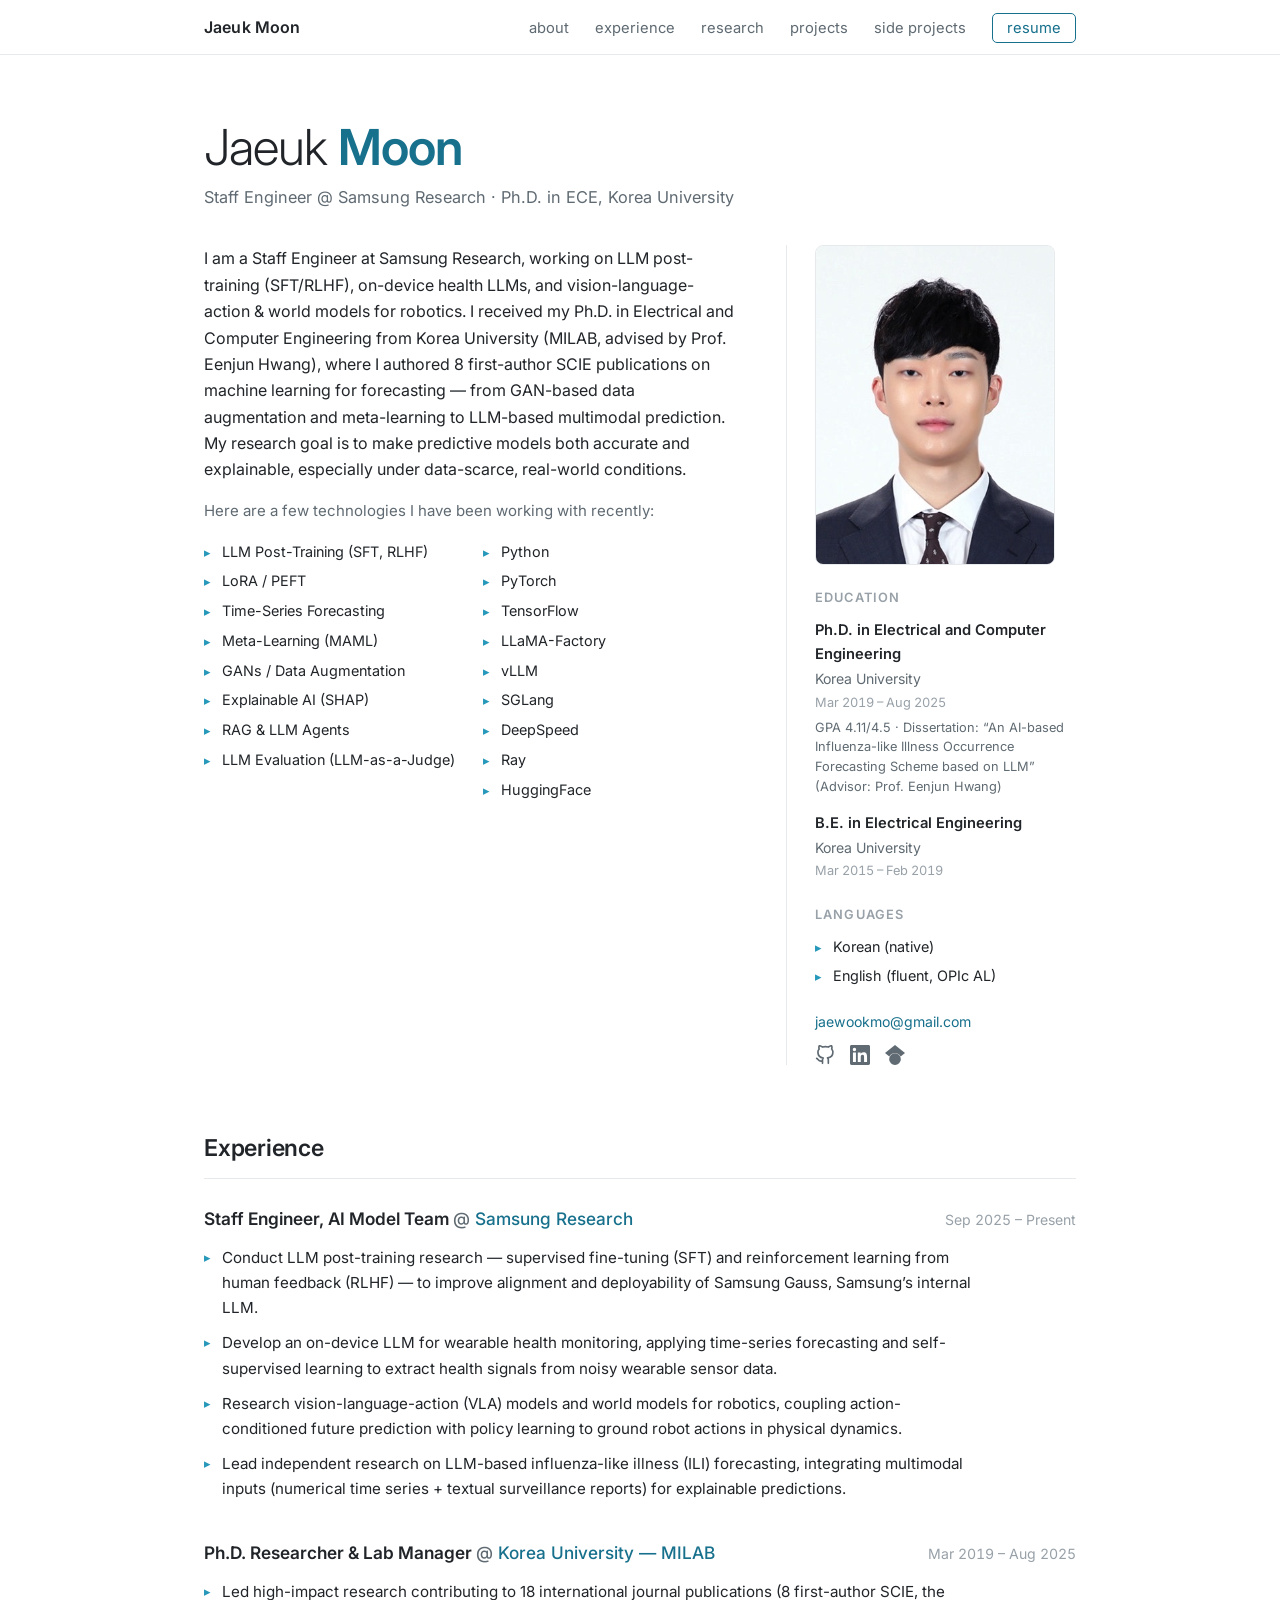
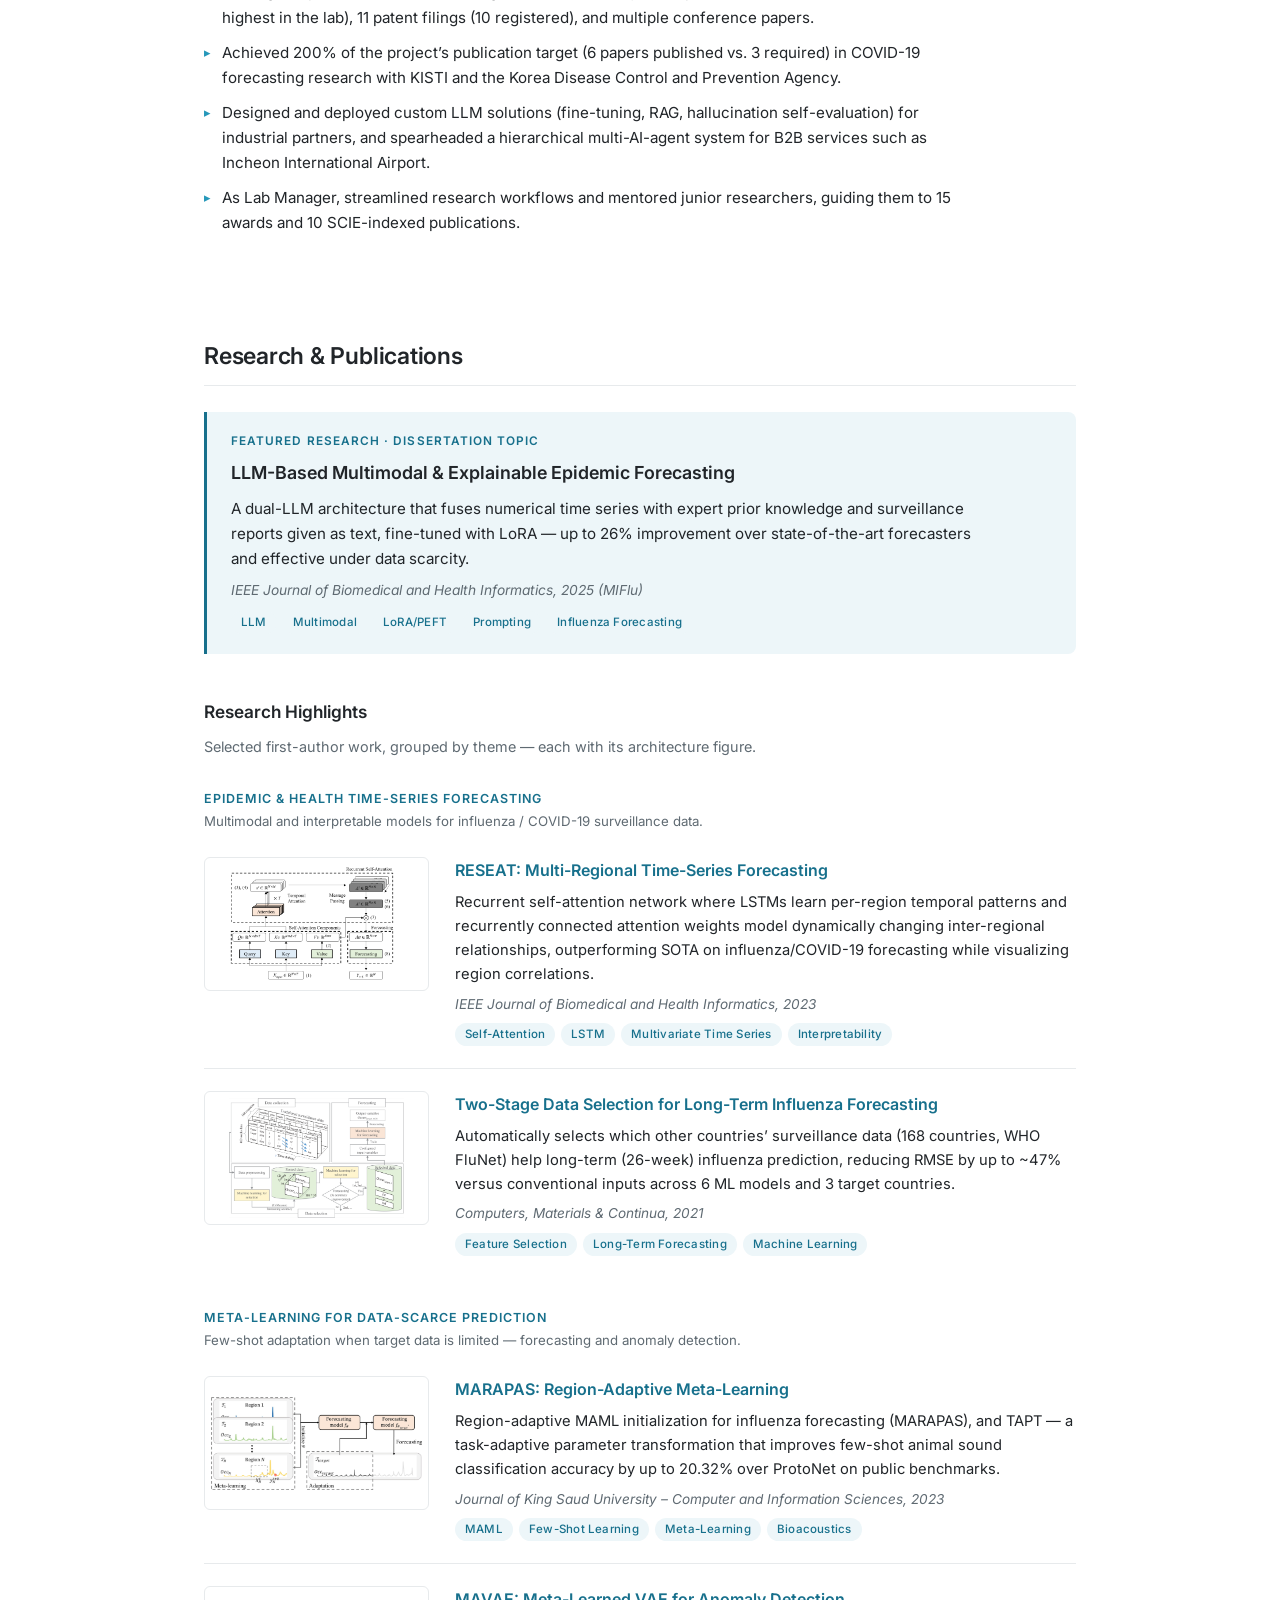
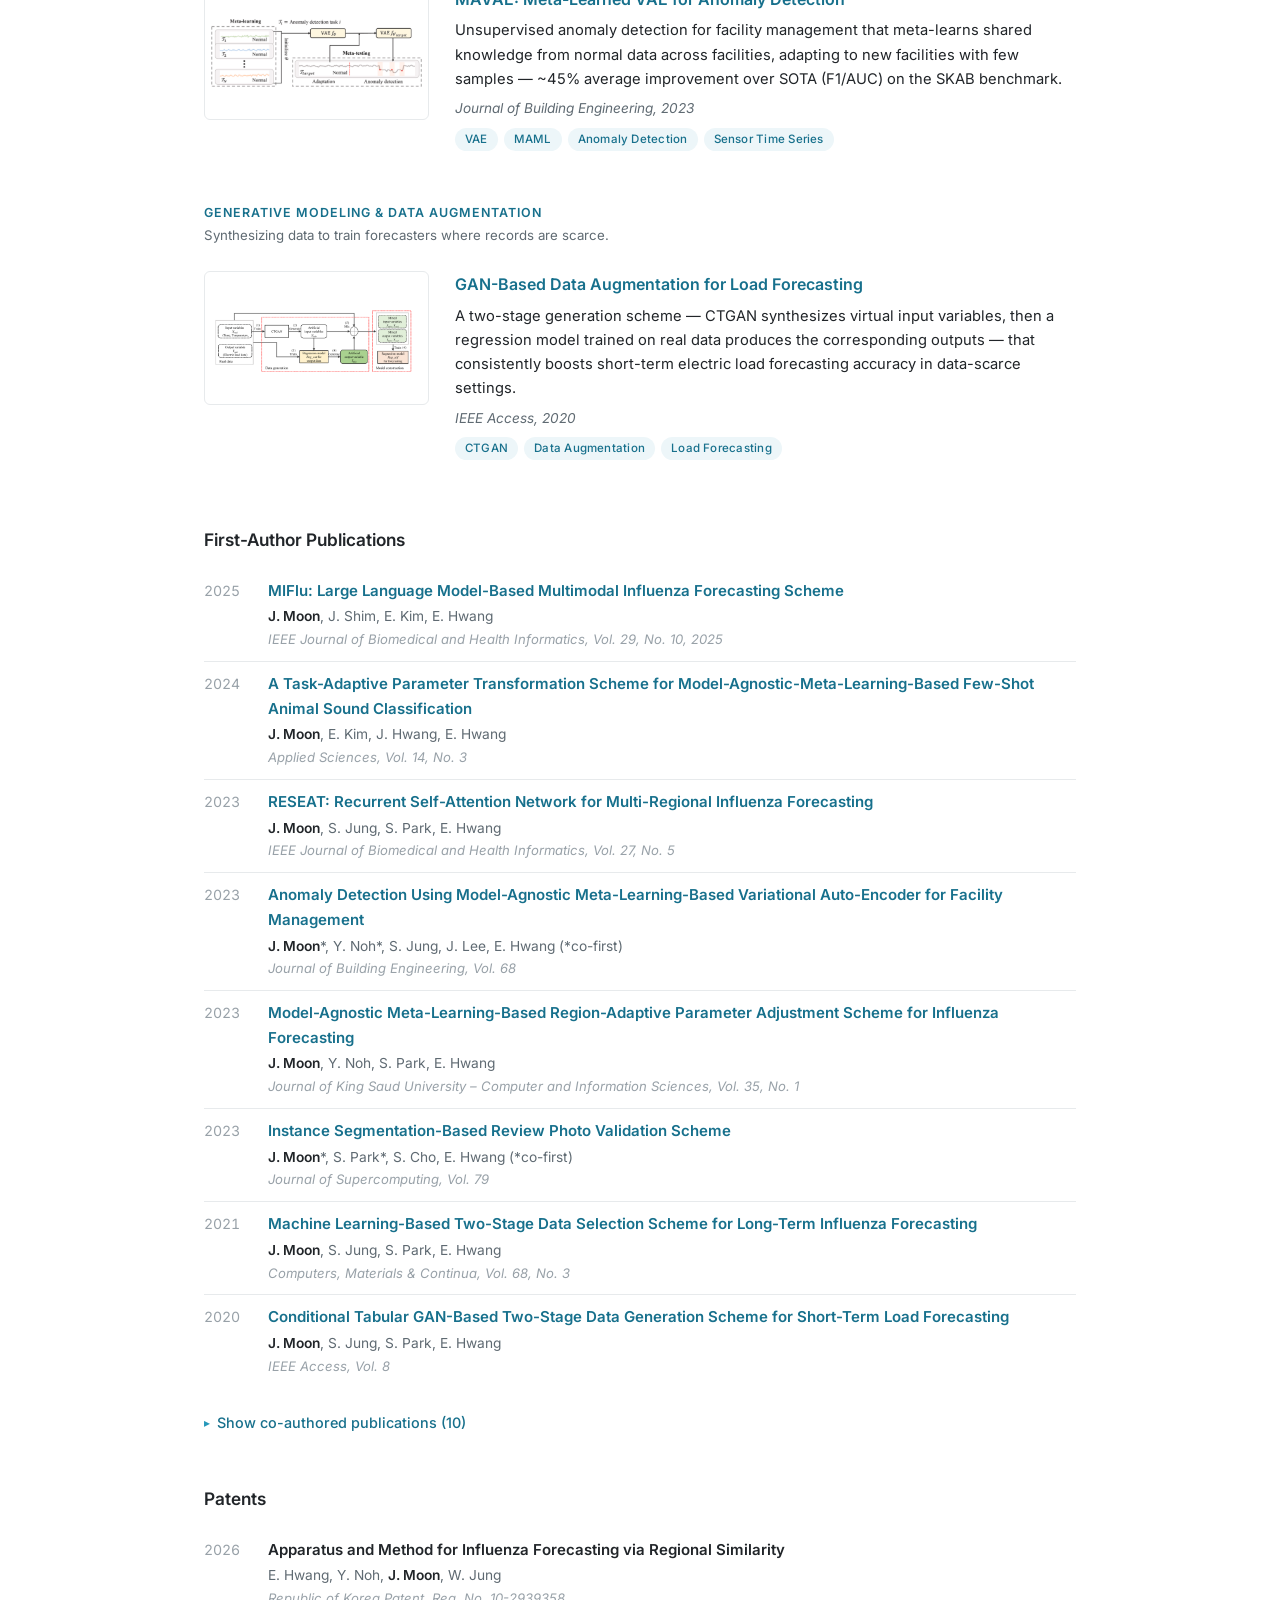
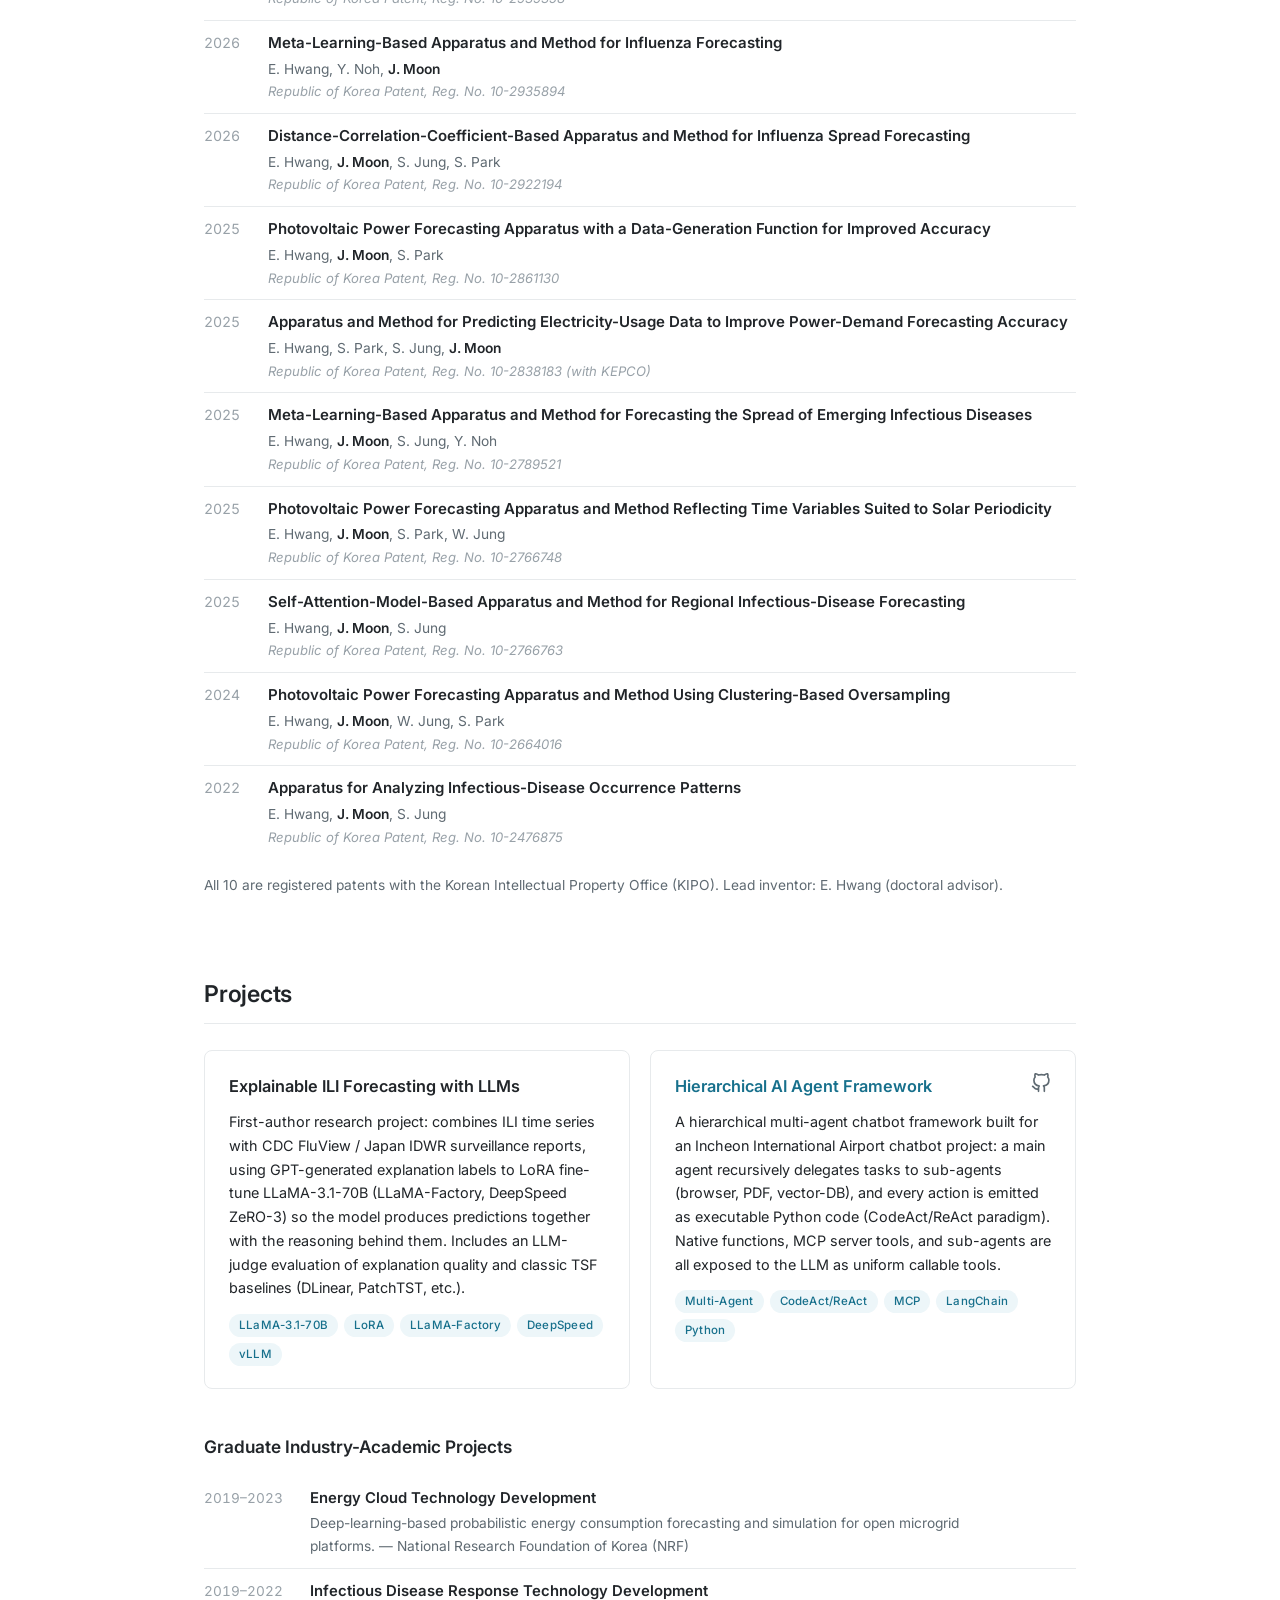
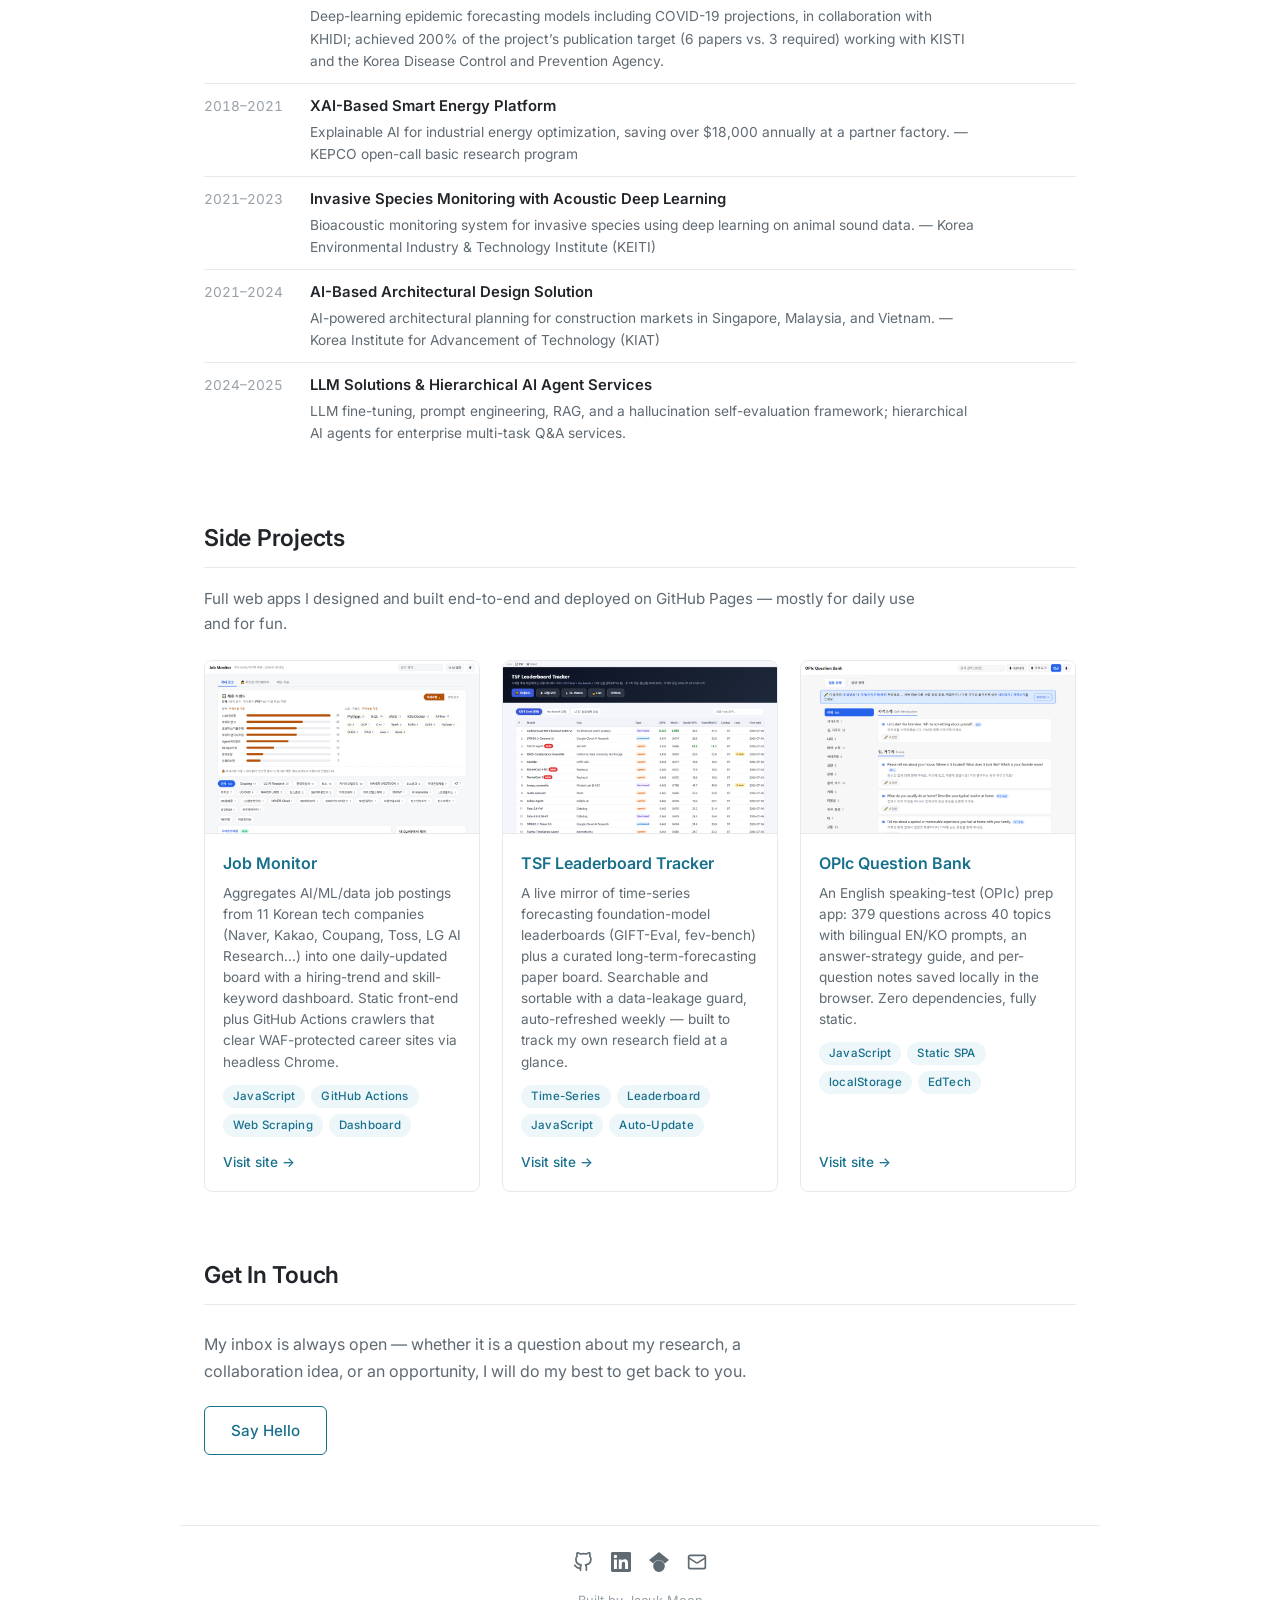
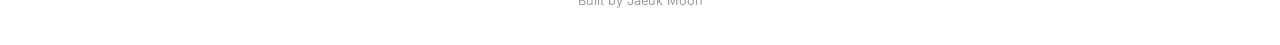
==== index.html @ aa832c03 "Clarify patent count in Experience bullet (11 filed, 10 registered) Now verified against the KIPRIS " ====
<!DOCTYPE html>
<html lang="en">
<head>
  <meta charset="UTF-8" />
  <meta name="viewport" content="width=device-width, initial-scale=1.0" />
  <title>Jaeuk Moon — Staff Engineer, Samsung Research</title>
  <meta name="description" content="Jaeuk Moon — Staff Engineer at Samsung Research. LLM post-training, time-series forecasting, and world models. Ph.D. in ECE from Korea University with 8 first-author SCIE publications." />

  <!-- Open Graph -->
  <meta property="og:title" content="Jaeuk Moon — Staff Engineer, Samsung Research" />
  <meta property="og:description" content="LLM post-training, time-series forecasting, and world models. Ph.D. in ECE from Korea University with 8 first-author SCIE publications." />
  <meta property="og:type" content="website" />
  <meta property="og:url" content="https://jaeukmoon.github.io" />
  <meta name="twitter:card" content="summary" />
  <meta name="twitter:title" content="Jaeuk Moon — Staff Engineer, Samsung Research" />
  <meta name="twitter:description" content="LLM post-training, time-series forecasting, and world models." />

  <link rel="icon" type="image/svg+xml" href="assets/favicon.svg" />

  <link rel="preconnect" href="https://fonts.googleapis.com" />
  <link rel="preconnect" href="https://fonts.gstatic.com" crossorigin />
  <link href="https://fonts.googleapis.com/css2?family=Inter:wght@300;400;500;600;700&display=swap" rel="stylesheet" />

  <link rel="stylesheet" href="css/style.css" />
</head>
<body>
  <a class="skip-link" href="#content">Skip to Content</a>

  <!-- ===== Header / Nav ===== -->
  <header class="nav" id="nav">
    <div class="nav__inner">
      <a class="nav__name" href="#top">Jaeuk Moon</a>
      <button class="nav__hamburger" id="hamburger" aria-label="Menu" aria-expanded="false" aria-controls="nav-menu">
        <span></span><span></span><span></span>
      </button>
      <nav aria-label="Primary">
        <ul class="nav__links" id="nav-menu">
          <li><a href="#about">about</a></li>
          <li><a href="#experience">experience</a></li>
          <li><a href="#research">research</a></li>
          <li><a href="#projects">projects</a></li>
          <li><a href="#builds">side projects</a></li>
          <li><a class="nav__resume" href="assets/resume.pdf" target="_blank" rel="noreferrer noopener">resume</a></li>
        </ul>
      </nav>
    </div>
  </header>

  <!-- ===== Main ===== -->
  <main id="content">

    <!-- About / intro -->
    <section id="about" class="section section--intro" aria-label="Introduction">
      <h1 class="intro__name">Jaeuk <b>Moon</b></h1>
      <p class="intro__tagline">Staff Engineer @ Samsung Research &middot; Ph.D. in ECE, Korea University</p>

      <div class="intro__grid">
        <div class="intro__text">
          <p>
            I am a Staff Engineer at Samsung Research, working on LLM post-training (SFT/RLHF),
            on-device health LLMs, and vision-language-action &amp; world models for robotics.
            I received my Ph.D. in Electrical and Computer Engineering from Korea University
            (MILAB, advised by Prof. Eenjun Hwang), where I authored 8 first-author SCIE
            publications on machine learning for forecasting — from GAN-based data augmentation
            and meta-learning to LLM-based multimodal prediction. My research goal is to make
            predictive models both accurate and explainable, especially under data-scarce,
            real-world conditions.
          </p>
          <p class="intro__skills-lead">Here are a few technologies I have been working with recently:</p>
          <div class="intro__skills">
            <ul class="tick-list">
              <li>LLM Post-Training (SFT, RLHF)</li>
              <li>LoRA / PEFT</li>
              <li>Time-Series Forecasting</li>
              <li>Meta-Learning (MAML)</li>
              <li>GANs / Data Augmentation</li>
              <li>Explainable AI (SHAP)</li>
              <li>RAG &amp; LLM Agents</li>
              <li>LLM Evaluation (LLM-as-a-Judge)</li>
            </ul>
            <ul class="tick-list">
              <li>Python</li>
              <li>PyTorch</li>
              <li>TensorFlow</li>
              <li>LLaMA-Factory</li>
              <li>vLLM</li>
              <li>SGLang</li>
              <li>DeepSpeed</li>
              <li>Ray</li>
              <li>HuggingFace</li>
            </ul>
          </div>
        </div>

        <aside class="intro__aside" aria-label="Profile and education">
          <img class="intro__photo" src="assets/profile.jpg" alt="Portrait of Jaeuk Moon" width="354" height="472">
          <h2 class="aside__heading">Education</h2>
          <div class="edu-item">
            <p class="edu-item__degree">Ph.D. in Electrical and Computer Engineering</p>
            <p class="edu-item__school">Korea University</p>
            <p class="edu-item__period">Mar 2019 – Aug 2025</p>
            <p class="edu-item__details">GPA 4.11/4.5 · Dissertation: “An AI-based Influenza-like Illness Occurrence Forecasting Scheme based on LLM” (Advisor: Prof. Eenjun Hwang)</p>
          </div>
          <div class="edu-item">
            <p class="edu-item__degree">B.E. in Electrical Engineering</p>
            <p class="edu-item__school">Korea University</p>
            <p class="edu-item__period">Mar 2015 – Feb 2019</p>
          </div>
          <h2 class="aside__heading">Languages</h2>
          <ul class="tick-list">
            <li>Korean (native)</li>
            <li>English (fluent, OPIc AL)</li>
          </ul>
          <div class="intro__contacts">
            <a href="mailto:jaewookmo@gmail.com">jaewookmo@gmail.com</a>
          </div>
          <div class="intro__social" aria-label="Profiles">
            <a href="https://github.com/jaeukmoon" target="_blank" rel="noreferrer noopener" aria-label="GitHub">
              <svg xmlns="http://www.w3.org/2000/svg" role="img" viewBox="0 0 24 24" fill="none" stroke="currentColor" stroke-width="2" stroke-linecap="round" stroke-linejoin="round"><title>GitHub</title><path d="M9 19c-5 1.5-5-2.5-7-3m14 6v-3.87a3.37 3.37 0 0 0-.94-2.61c3.14-.35 6.44-1.54 6.44-7A5.44 5.44 0 0 0 20 4.77 5.07 5.07 0 0 0 19.91 1S18.73.65 16 2.48a13.38 13.38 0 0 0-7 0C6.27.65 5.09 1 5.09 1A5.07 5.07 0 0 0 5 4.77a5.44 5.44 0 0 0-1.5 3.78c0 5.42 3.3 6.61 6.44 7A3.37 3.37 0 0 0 9 18.13V22"></path></svg>
            </a>
            <a href="https://www.linkedin.com/in/jaeuk-moon-0128b9249/" target="_blank" rel="noreferrer noopener" aria-label="LinkedIn">
              <svg xmlns="http://www.w3.org/2000/svg" role="img" viewBox="0 0 24 24" fill="currentColor"><title>LinkedIn</title><path d="M20.447 20.452h-3.554v-5.569c0-1.328-.027-3.037-1.852-3.037-1.853 0-2.136 1.445-2.136 2.939v5.667H9.351V9h3.414v1.561h.046c.477-.9 1.637-1.85 3.37-1.85 3.601 0 4.267 2.37 4.267 5.455v6.286zM5.337 7.433a2.062 2.062 0 01-2.063-2.065 2.064 2.064 0 112.063 2.065zm1.782 13.019H3.555V9h3.564v11.452zM22.225 0H1.771C.792 0 0 .774 0 1.729v20.542C0 23.227.792 24 1.771 24h20.451C23.2 24 24 23.227 24 22.271V1.729C24 .774 23.2 0 22.225 0z"></path></svg>
            </a>
            <a href="https://scholar.google.com/citations?user=rcvn-mQAAAAJ&hl=ko" target="_blank" rel="noreferrer noopener" aria-label="Google Scholar">
              <svg xmlns="http://www.w3.org/2000/svg" role="img" viewBox="0 0 24 24" fill="currentColor"><title>Google Scholar</title><path d="M5.242 13.769L0 9.5 12 0l12 9.5-5.242 4.269C17.548 11.249 14.978 9.5 12 9.5c-2.977 0-5.548 1.748-6.758 4.269zM12 10a7 7 0 1 0 0 14 7 7 0 0 0 0-14z"></path></svg>
            </a>
          </div>
        </aside>
      </div>
    </section>

    <!-- Experience -->
    <section id="experience" class="section">
      <h2 class="section__heading">Experience</h2>

      <article class="job">
        <div class="job__head">
          <h3 class="job__title">Staff Engineer, AI Model Team <span class="job__company">@ <a href="https://research.samsung.com" target="_blank" rel="noreferrer noopener">Samsung Research</a></span></h3>
          <p class="job__period">Sep 2025 – Present</p>
        </div>
        <ul class="tick-list tick-list--roomy">
          <li>Conduct LLM post-training research — supervised fine-tuning (SFT) and reinforcement learning from human feedback (RLHF) — to improve alignment and deployability of Samsung Gauss, Samsung’s internal LLM.</li>
          <li>Develop an on-device LLM for wearable health monitoring, applying time-series forecasting and self-supervised learning to extract health signals from noisy wearable sensor data.</li>
          <li>Research vision-language-action (VLA) models and world models for robotics, coupling action-conditioned future prediction with policy learning to ground robot actions in physical dynamics.</li>
          <li>Lead independent research on LLM-based influenza-like illness (ILI) forecasting, integrating multimodal inputs (numerical time series + textual surveillance reports) for explainable predictions.</li>
        </ul>
      </article>

      <article class="job">
        <div class="job__head">
          <h3 class="job__title">Ph.D. Researcher &amp; Lab Manager <span class="job__company">@ <a href="https://korea.ac.kr" target="_blank" rel="noreferrer noopener">Korea University — MILAB</a></span></h3>
          <p class="job__period">Mar 2019 – Aug 2025</p>
        </div>
        <ul class="tick-list tick-list--roomy">
          <li>Led high-impact research contributing to 18 international journal publications (8 first-author SCIE, the highest in the lab), 11 patent filings (10 registered), and multiple conference papers.</li>
          <li>Achieved 200% of the project’s publication target (6 papers published vs. 3 required) in COVID-19 forecasting research with KISTI and the Korea Disease Control and Prevention Agency.</li>
          <li>Designed and deployed custom LLM solutions (fine-tuning, RAG, hallucination self-evaluation) for industrial partners, and spearheaded a hierarchical multi-AI-agent system for B2B services such as Incheon International Airport.</li>
          <li>As Lab Manager, streamlined research workflows and mentored junior researchers, guiding them to 15 awards and 10 SCIE-indexed publications.</li>
        </ul>
      </article>
    </section>

    <!-- Research & Publications -->
    <section id="research" class="section">
      <h2 class="section__heading">Research &amp; Publications</h2>

      <div class="highlight" role="note">
        <p class="highlight__overline">Featured Research · Dissertation Topic</p>
        <h3 class="highlight__title">LLM-Based Multimodal &amp; Explainable Epidemic Forecasting</h3>
        <p class="highlight__desc">A dual-LLM architecture that fuses numerical time series with expert prior knowledge and surveillance reports given as text, fine-tuned with LoRA — up to 26% improvement over state-of-the-art forecasters and effective under data scarcity.</p>
        <p class="highlight__venue">IEEE Journal of Biomedical and Health Informatics, 2025 (MIFlu)</p>
        <ul class="tags">
          <li>LLM</li><li>Multimodal</li><li>LoRA/PEFT</li><li>Prompting</li><li>Influenza Forecasting</li>
        </ul>
      </div>

      <h3 class="subheading">Research Highlights</h3>
      <p class="section-lead">Selected first-author work, grouped by theme — each with its architecture figure.</p>

      <div class="paper-group">
        <p class="paper-group__label">Epidemic &amp; Health Time-Series Forecasting</p>
        <p class="paper-group__note">Multimodal and interpretable models for influenza / COVID-19 surveillance data.</p>
        <ul class="papers">
          <li class="paper">
            <a class="paper__thumb" href="https://doi.org/10.1109/JBHI.2023.3247687" target="_blank" rel="noreferrer noopener" aria-label="RESEAT paper">
              <img src="assets/research/reseat-architecture.png" alt="Overall architecture of RESEAT: input time series is projected to query, key and value; temporal self-attention produces per-step inter-regional attention maps that are recurrently connected by message passing, and the aggregated attention drives the multi-regional forecasting output" loading="lazy">
            </a>
            <div class="paper__body">
              <h3 class="paper__title"><a href="https://doi.org/10.1109/JBHI.2023.3247687" target="_blank" rel="noreferrer noopener">RESEAT: Multi-Regional Time-Series Forecasting</a></h3>
              <p class="paper__desc">Recurrent self-attention network where LSTMs learn per-region temporal patterns and recurrently connected attention weights model dynamically changing inter-regional relationships, outperforming SOTA on influenza/COVID-19 forecasting while visualizing region correlations.</p>
              <p class="paper__venue">IEEE Journal of Biomedical and Health Informatics, 2023</p>
              <ul class="tags"><li>Self-Attention</li><li>LSTM</li><li>Multivariate Time Series</li><li>Interpretability</li></ul>
            </div>
          </li>

          <li class="paper">
            <a class="paper__thumb" href="https://doi.org/10.32604/cmc.2021.017435" target="_blank" rel="noreferrer noopener" aria-label="Data selection paper">
              <img src="assets/research/cmc-selection.png" alt="Two-stage machine-learning data selection framework: multi-country surveillance data is preprocessed, ranked and filtered by forecasting accuracy, then the selected subset feeds the forecasting model" loading="lazy">
            </a>
            <div class="paper__body">
              <h3 class="paper__title"><a href="https://doi.org/10.32604/cmc.2021.017435" target="_blank" rel="noreferrer noopener">Two-Stage Data Selection for Long-Term Influenza Forecasting</a></h3>
              <p class="paper__desc">Automatically selects which other countries’ surveillance data (168 countries, WHO FluNet) help long-term (26-week) influenza prediction, reducing RMSE by up to ~47% versus conventional inputs across 6 ML models and 3 target countries.</p>
              <p class="paper__venue">Computers, Materials &amp; Continua, 2021</p>
              <ul class="tags"><li>Feature Selection</li><li>Long-Term Forecasting</li><li>Machine Learning</li></ul>
            </div>
          </li>
        </ul>
      </div>

      <div class="paper-group">
        <p class="paper-group__label">Meta-Learning for Data-Scarce Prediction</p>
        <p class="paper-group__note">Few-shot adaptation when target data is limited — forecasting and anomaly detection.</p>
        <ul class="papers">
          <li class="paper">
            <a class="paper__thumb" href="https://doi.org/10.1016/j.jksuci.2022.11.009" target="_blank" rel="noreferrer noopener" aria-label="Meta-learning paper">
              <img src="assets/research/marapas-architecture.png" alt="Overall architecture of the region-adaptive meta-learning forecasting framework: a forecasting model is meta-learned across influenza tasks from multiple regions, then adapted with few samples to a target region" loading="lazy">
            </a>
            <div class="paper__body">
              <h3 class="paper__title"><a href="https://doi.org/10.1016/j.jksuci.2022.11.009" target="_blank" rel="noreferrer noopener">MARAPAS: Region-Adaptive Meta-Learning</a></h3>
              <p class="paper__desc">Region-adaptive MAML initialization for influenza forecasting (MARAPAS), and TAPT — a task-adaptive parameter transformation that improves few-shot animal sound classification accuracy by up to 20.32% over ProtoNet on public benchmarks.</p>
              <p class="paper__venue">Journal of King Saud University – Computer and Information Sciences, 2023</p>
              <ul class="tags"><li>MAML</li><li>Few-Shot Learning</li><li>Meta-Learning</li><li>Bioacoustics</li></ul>
            </div>
          </li>

          <li class="paper">
            <a class="paper__thumb" href="https://doi.org/10.1016/j.jobe.2023.106099" target="_blank" rel="noreferrer noopener" aria-label="MAVAE paper">
              <img src="assets/research/mavae.png" alt="MAVAE framework: a VAE is meta-learned on normal data from multiple anomaly-detection tasks, then adapted to a target facility with few normal samples to detect anomalies" loading="lazy">
            </a>
            <div class="paper__body">
              <h3 class="paper__title"><a href="https://doi.org/10.1016/j.jobe.2023.106099" target="_blank" rel="noreferrer noopener">MAVAE: Meta-Learned VAE for Anomaly Detection</a></h3>
              <p class="paper__desc">Unsupervised anomaly detection for facility management that meta-learns shared knowledge from normal data across facilities, adapting to new facilities with few samples — ~45% average improvement over SOTA (F1/AUC) on the SKAB benchmark.</p>
              <p class="paper__venue">Journal of Building Engineering, 2023</p>
              <ul class="tags"><li>VAE</li><li>MAML</li><li>Anomaly Detection</li><li>Sensor Time Series</li></ul>
            </div>
          </li>
        </ul>
      </div>

      <div class="paper-group">
        <p class="paper-group__label">Generative Modeling &amp; Data Augmentation</p>
        <p class="paper-group__note">Synthesizing data to train forecasters where records are scarce.</p>
        <ul class="papers">
          <li class="paper">
            <a class="paper__thumb" href="https://doi.org/10.1109/ACCESS.2020.3037063" target="_blank" rel="noreferrer noopener" aria-label="CTGAN paper">
              <img src="assets/research/ctgan-architecture.png" alt="Overall architecture of the proposed CTGAN-based two-stage data generation scheme: CTGAN and a regression model synthesize artificial input and output variables from real data, which are mixed with the real data to train the short-term load-forecasting model" loading="lazy">
            </a>
            <div class="paper__body">
              <h3 class="paper__title"><a href="https://doi.org/10.1109/ACCESS.2020.3037063" target="_blank" rel="noreferrer noopener">GAN-Based Data Augmentation for Load Forecasting</a></h3>
              <p class="paper__desc">A two-stage generation scheme — CTGAN synthesizes virtual input variables, then a regression model trained on real data produces the corresponding outputs — that consistently boosts short-term electric load forecasting accuracy in data-scarce settings.</p>
              <p class="paper__venue">IEEE Access, 2020</p>
              <ul class="tags"><li>CTGAN</li><li>Data Augmentation</li><li>Load Forecasting</li></ul>
            </div>
          </li>
        </ul>
      </div>

      <!-- Publications list -->
      <div class="publications">
        <h3 class="subheading">First-Author Publications</h3>
        <ol class="pub-list" reversed>
          <li class="pub">
            <span class="pub__year">2025</span>
            <div class="pub__body">
              <p class="pub__title"><a href="https://doi.org/10.1109/JBHI.2025.3561214" target="_blank" rel="noreferrer noopener">MIFlu: Large Language Model-Based Multimodal Influenza Forecasting Scheme</a></p>
              <p class="pub__authors"><strong>J. Moon</strong>, J. Shim, E. Kim, E. Hwang</p>
              <p class="pub__venue">IEEE Journal of Biomedical and Health Informatics, Vol. 29, No. 10, 2025</p>
            </div>
          </li>
          <li class="pub">
            <span class="pub__year">2024</span>
            <div class="pub__body">
              <p class="pub__title"><a href="https://doi.org/10.3390/app14031025" target="_blank" rel="noreferrer noopener">A Task-Adaptive Parameter Transformation Scheme for Model-Agnostic-Meta-Learning-Based Few-Shot Animal Sound Classification</a></p>
              <p class="pub__authors"><strong>J. Moon</strong>, E. Kim, J. Hwang, E. Hwang</p>
              <p class="pub__venue">Applied Sciences, Vol. 14, No. 3</p>
            </div>
          </li>
          <li class="pub">
            <span class="pub__year">2023</span>
            <div class="pub__body">
              <p class="pub__title"><a href="https://doi.org/10.1109/JBHI.2023.3247687" target="_blank" rel="noreferrer noopener">RESEAT: Recurrent Self-Attention Network for Multi-Regional Influenza Forecasting</a></p>
              <p class="pub__authors"><strong>J. Moon</strong>, S. Jung, S. Park, E. Hwang</p>
              <p class="pub__venue">IEEE Journal of Biomedical and Health Informatics, Vol. 27, No. 5</p>
            </div>
          </li>
          <li class="pub">
            <span class="pub__year">2023</span>
            <div class="pub__body">
              <p class="pub__title"><a href="https://doi.org/10.1016/j.jobe.2023.106099" target="_blank" rel="noreferrer noopener">Anomaly Detection Using Model-Agnostic Meta-Learning-Based Variational Auto-Encoder for Facility Management</a></p>
              <p class="pub__authors"><strong>J. Moon</strong>*, Y. Noh*, S. Jung, J. Lee, E. Hwang (*co-first)</p>
              <p class="pub__venue">Journal of Building Engineering, Vol. 68</p>
            </div>
          </li>
          <li class="pub">
            <span class="pub__year">2023</span>
            <div class="pub__body">
              <p class="pub__title"><a href="https://doi.org/10.1016/j.jksuci.2022.11.009" target="_blank" rel="noreferrer noopener">Model-Agnostic Meta-Learning-Based Region-Adaptive Parameter Adjustment Scheme for Influenza Forecasting</a></p>
              <p class="pub__authors"><strong>J. Moon</strong>, Y. Noh, S. Park, E. Hwang</p>
              <p class="pub__venue">Journal of King Saud University – Computer and Information Sciences, Vol. 35, No. 1</p>
            </div>
          </li>
          <li class="pub">
            <span class="pub__year">2023</span>
            <div class="pub__body">
              <p class="pub__title"><a href="https://doi.org/10.1007/s11227-022-04784-x" target="_blank" rel="noreferrer noopener">Instance Segmentation-Based Review Photo Validation Scheme</a></p>
              <p class="pub__authors"><strong>J. Moon</strong>*, S. Park*, S. Cho, E. Hwang (*co-first)</p>
              <p class="pub__venue">Journal of Supercomputing, Vol. 79</p>
            </div>
          </li>
          <li class="pub">
            <span class="pub__year">2021</span>
            <div class="pub__body">
              <p class="pub__title"><a href="https://doi.org/10.32604/cmc.2021.017435" target="_blank" rel="noreferrer noopener">Machine Learning-Based Two-Stage Data Selection Scheme for Long-Term Influenza Forecasting</a></p>
              <p class="pub__authors"><strong>J. Moon</strong>, S. Jung, S. Park, E. Hwang</p>
              <p class="pub__venue">Computers, Materials &amp; Continua, Vol. 68, No. 3</p>
            </div>
          </li>
          <li class="pub">
            <span class="pub__year">2020</span>
            <div class="pub__body">
              <p class="pub__title"><a href="https://doi.org/10.1109/ACCESS.2020.3037063" target="_blank" rel="noreferrer noopener">Conditional Tabular GAN-Based Two-Stage Data Generation Scheme for Short-Term Load Forecasting</a></p>
              <p class="pub__authors"><strong>J. Moon</strong>, S. Jung, S. Park, E. Hwang</p>
              <p class="pub__venue">IEEE Access, Vol. 8</p>
            </div>
          </li>
        </ol>
        <details class="pub-more">
          <summary class="pub-more__toggle">Show co-authored publications (10)</summary>
          <ol class="pub-list">
            <li class="pub">
              <span class="pub__year">2024</span>
              <div class="pub__body">
                <p class="pub__title">Data Generation Scheme for Photovoltaic Power Forecasting Using Wasserstein GAN with Gradient Penalty Combined with Autoencoder and Regression Models</p>
                <p class="pub__authors">S. Park, <strong>J. Moon</strong>, E. Hwang</p>
                <p class="pub__venue">Expert Systems with Applications, Vol. 257</p>
              </div>
            </li>
            <li class="pub">
              <span class="pub__year">2024</span>
              <div class="pub__body">
                <p class="pub__title">FloorDiffusion: Diffusion Model-Based Conditional Floorplan Image Generation Using Parameter-Efficient Fine-Tuning and Image Inpainting</p>
                <p class="pub__authors">J. Shim, <strong>J. Moon</strong>, H. Kim, E. Hwang</p>
                <p class="pub__venue">Journal of Building Engineering, Vol. 95</p>
              </div>
            </li>
            <li class="pub">
              <span class="pub__year">2024</span>
              <div class="pub__body">
                <p class="pub__title">Zero-Shot Photovoltaic Power Forecasting Based on a Deep Learning Model and Correlation Coefficient</p>
                <p class="pub__authors">S. Park, <strong>J. Moon</strong>, S. Jung, E. Hwang</p>
                <p class="pub__venue">International Journal of Energy Research</p>
              </div>
            </li>
            <li class="pub">
              <span class="pub__year">2024</span>
              <div class="pub__body">
                <p class="pub__title">Explainable Influenza Forecasting Scheme Using Distance-Correlation-Coefficient-Based Feature Selection</p>
                <p class="pub__authors">S. Park, <strong>J. Moon</strong>, S. Jung, E. Hwang</p>
                <p class="pub__venue">Data &amp; Knowledge Engineering, Vol. 149</p>
              </div>
            </li>
            <li class="pub">
              <span class="pub__year">2023</span>
              <div class="pub__body">
                <p class="pub__title">Graph Structure Construction-Based Neural Network Model for Multivariate Time-Series Forecasting</p>
                <p class="pub__authors">W. Jung, <strong>J. Moon</strong>, D. Kim, E. Hwang</p>
                <p class="pub__venue">Computers, Materials &amp; Continua, Vol. 75, No. 3</p>
              </div>
            </li>
            <li class="pub">
              <span class="pub__year">2023</span>
              <div class="pub__body">
                <p class="pub__title">DualDiscWaveGAN-Based Data Augmentation Scheme for Animal Sound Classification</p>
                <p class="pub__authors">E. Kim, <strong>J. Moon</strong>, J. Shim, E. Hwang</p>
                <p class="pub__venue">Sensors, Vol. 23, No. 4</p>
              </div>
            </li>
            <li class="pub">
              <span class="pub__year">2023</span>
              <div class="pub__body">
                <p class="pub__title">Predicting Invasive Species Distributions Using Incremental Ensemble-Based Pseudo-Labeling</p>
                <p class="pub__authors">E. Kim, <strong>J. Moon</strong>, J. Shim, E. Hwang</p>
                <p class="pub__venue">Ecological Informatics, Vol. 79</p>
              </div>
            </li>
            <li class="pub">
              <span class="pub__year">2022</span>
              <div class="pub__body">
                <p class="pub__title">Self-Attention-Based Deep Learning Network for Regional Influenza Forecasting</p>
                <p class="pub__authors">S. Jung, <strong>J. Moon</strong>, S. Park, E. Hwang</p>
                <p class="pub__venue">IEEE Journal of Biomedical and Health Informatics, Vol. 26, No. 2</p>
              </div>
            </li>
            <li class="pub">
              <span class="pub__year">2022</span>
              <div class="pub__body">
                <p class="pub__title">VAPER: A Deep Learning Model for Explainable Probabilistic Regression</p>
                <p class="pub__authors">S. Jung, Y. Noh, <strong>J. Moon</strong>, E. Hwang</p>
                <p class="pub__venue">Journal of Computational Science, Vol. 62</p>
              </div>
            </li>
            <li class="pub">
              <span class="pub__year">2020</span>
              <div class="pub__body">
                <p class="pub__title">Cluster-Based Analysis of Infectious Disease Occurrences Using Tensor Decomposition: A Case Study of South Korea</p>
                <p class="pub__authors">S. Jung, <strong>J. Moon</strong>, E. Hwang</p>
                <p class="pub__venue">International Journal of Environmental Research and Public Health, Vol. 17, No. 13</p>
              </div>
            </li>
          </ol>
        </details>
      </div>

      <!-- ===== Patents (10 registered; source: KIPRIS export 2026-07-25) ===== -->
      <div class="publications">
        <h3 class="subheading">Patents</h3>
        <ol class="pub-list" reversed>
          <li class="pub">
            <span class="pub__year">2026</span>
            <div class="pub__body">
              <p class="pub__title">Apparatus and Method for Influenza Forecasting via Regional Similarity</p>
              <p class="pub__authors">E. Hwang, Y. Noh, <strong>J. Moon</strong>, W. Jung</p>
              <p class="pub__venue">Republic of Korea Patent, Reg. No. 10-2939358</p>
            </div>
          </li>
          <li class="pub">
            <span class="pub__year">2026</span>
            <div class="pub__body">
              <p class="pub__title">Meta-Learning-Based Apparatus and Method for Influenza Forecasting</p>
              <p class="pub__authors">E. Hwang, Y. Noh, <strong>J. Moon</strong></p>
              <p class="pub__venue">Republic of Korea Patent, Reg. No. 10-2935894</p>
            </div>
          </li>
          <li class="pub">
            <span class="pub__year">2026</span>
            <div class="pub__body">
              <p class="pub__title">Distance-Correlation-Coefficient-Based Apparatus and Method for Influenza Spread Forecasting</p>
              <p class="pub__authors">E. Hwang, <strong>J. Moon</strong>, S. Jung, S. Park</p>
              <p class="pub__venue">Republic of Korea Patent, Reg. No. 10-2922194</p>
            </div>
          </li>
          <li class="pub">
            <span class="pub__year">2025</span>
            <div class="pub__body">
              <p class="pub__title">Photovoltaic Power Forecasting Apparatus with a Data-Generation Function for Improved Accuracy</p>
              <p class="pub__authors">E. Hwang, <strong>J. Moon</strong>, S. Park</p>
              <p class="pub__venue">Republic of Korea Patent, Reg. No. 10-2861130</p>
            </div>
          </li>
          <li class="pub">
            <span class="pub__year">2025</span>
            <div class="pub__body">
              <p class="pub__title">Apparatus and Method for Predicting Electricity-Usage Data to Improve Power-Demand Forecasting Accuracy</p>
              <p class="pub__authors">E. Hwang, S. Park, S. Jung, <strong>J. Moon</strong></p>
              <p class="pub__venue">Republic of Korea Patent, Reg. No. 10-2838183 (with KEPCO)</p>
            </div>
          </li>
          <li class="pub">
            <span class="pub__year">2025</span>
            <div class="pub__body">
              <p class="pub__title">Meta-Learning-Based Apparatus and Method for Forecasting the Spread of Emerging Infectious Diseases</p>
              <p class="pub__authors">E. Hwang, <strong>J. Moon</strong>, S. Jung, Y. Noh</p>
              <p class="pub__venue">Republic of Korea Patent, Reg. No. 10-2789521</p>
            </div>
          </li>
          <li class="pub">
            <span class="pub__year">2025</span>
            <div class="pub__body">
              <p class="pub__title">Photovoltaic Power Forecasting Apparatus and Method Reflecting Time Variables Suited to Solar Periodicity</p>
              <p class="pub__authors">E. Hwang, <strong>J. Moon</strong>, S. Park, W. Jung</p>
              <p class="pub__venue">Republic of Korea Patent, Reg. No. 10-2766748</p>
            </div>
          </li>
          <li class="pub">
            <span class="pub__year">2025</span>
            <div class="pub__body">
              <p class="pub__title">Self-Attention-Model-Based Apparatus and Method for Regional Infectious-Disease Forecasting</p>
              <p class="pub__authors">E. Hwang, <strong>J. Moon</strong>, S. Jung</p>
              <p class="pub__venue">Republic of Korea Patent, Reg. No. 10-2766763</p>
            </div>
          </li>
          <li class="pub">
            <span class="pub__year">2024</span>
            <div class="pub__body">
              <p class="pub__title">Photovoltaic Power Forecasting Apparatus and Method Using Clustering-Based Oversampling</p>
              <p class="pub__authors">E. Hwang, <strong>J. Moon</strong>, W. Jung, S. Park</p>
              <p class="pub__venue">Republic of Korea Patent, Reg. No. 10-2664016</p>
            </div>
          </li>
          <li class="pub">
            <span class="pub__year">2022</span>
            <div class="pub__body">
              <p class="pub__title">Apparatus for Analyzing Infectious-Disease Occurrence Patterns</p>
              <p class="pub__authors">E. Hwang, <strong>J. Moon</strong>, S. Jung</p>
              <p class="pub__venue">Republic of Korea Patent, Reg. No. 10-2476875</p>
            </div>
          </li>
        </ol>
        <p class="pub-note">All 10 are registered patents with the Korean Intellectual Property Office (KIPO). Lead inventor: E. Hwang (doctoral advisor).</p>
      </div>
    </section>

    <!-- Projects -->
    <section id="projects" class="section">
      <h2 class="section__heading">Projects</h2>

      <ul class="project-list">
        <li class="project">
          <div class="project__head">
            <h3 class="project__title">Explainable ILI Forecasting with LLMs</h3>
          </div>
          <p class="project__desc">First-author research project: combines ILI time series with CDC FluView / Japan IDWR surveillance reports, using GPT-generated explanation labels to LoRA fine-tune LLaMA-3.1-70B (LLaMA-Factory, DeepSpeed ZeRO-3) so the model produces predictions together with the reasoning behind them. Includes an LLM-judge evaluation of explanation quality and classic TSF baselines (DLinear, PatchTST, etc.).</p>
          <ul class="tags">
            <li>LLaMA-3.1-70B</li><li>LoRA</li><li>LLaMA-Factory</li><li>DeepSpeed</li><li>vLLM</li>
          </ul>
        </li>

        <li class="project">
          <div class="project__head">
            <h3 class="project__title"><a href="https://github.com/JongHwa-Shim/hierarchical_ai_agent" target="_blank" rel="noreferrer noopener">Hierarchical AI Agent Framework</a></h3>
            <a class="project__repo" href="https://github.com/JongHwa-Shim/hierarchical_ai_agent" target="_blank" rel="noreferrer noopener" aria-label="GitHub repository">
              <svg xmlns="http://www.w3.org/2000/svg" role="img" viewBox="0 0 24 24" fill="none" stroke="currentColor" stroke-width="2" stroke-linecap="round" stroke-linejoin="round"><title>GitHub</title><path d="M9 19c-5 1.5-5-2.5-7-3m14 6v-3.87a3.37 3.37 0 0 0-.94-2.61c3.14-.35 6.44-1.54 6.44-7A5.44 5.44 0 0 0 20 4.77 5.07 5.07 0 0 0 19.91 1S18.73.65 16 2.48a13.38 13.38 0 0 0-7 0C6.27.65 5.09 1 5.09 1A5.07 5.07 0 0 0 5 4.77a5.44 5.44 0 0 0-1.5 3.78c0 5.42 3.3 6.61 6.44 7A3.37 3.37 0 0 0 9 18.13V22"></path></svg>
            </a>
          </div>
          <p class="project__desc">A hierarchical multi-agent chatbot framework built for an Incheon International Airport chatbot project: a main agent recursively delegates tasks to sub-agents (browser, PDF, vector-DB), and every action is emitted as executable Python code (CodeAct/ReAct paradigm). Native functions, MCP server tools, and sub-agents are all exposed to the LLM as uniform callable tools.</p>
          <ul class="tags">
            <li>Multi-Agent</li><li>CodeAct/ReAct</li><li>MCP</li><li>LangChain</li><li>Python</li>
          </ul>
        </li>
      </ul>

      <div class="gradproj">
        <h3 class="subheading">Graduate Industry-Academic Projects</h3>
        <ol class="gp-list">
          <li class="gp">
            <span class="gp__period">2019–2023</span>
            <div class="gp__body">
              <p class="gp__title">Energy Cloud Technology Development</p>
              <p class="gp__desc">Deep-learning-based probabilistic energy consumption forecasting and simulation for open microgrid platforms. — National Research Foundation of Korea (NRF)</p>
            </div>
          </li>
          <li class="gp">
            <span class="gp__period">2019–2022</span>
            <div class="gp__body">
              <p class="gp__title">Infectious Disease Response Technology Development</p>
              <p class="gp__desc">Deep-learning epidemic forecasting models including COVID-19 projections, in collaboration with KHIDI; achieved 200% of the project’s publication target (6 papers vs. 3 required) working with KISTI and the Korea Disease Control and Prevention Agency.</p>
            </div>
          </li>
          <li class="gp">
            <span class="gp__period">2018–2021</span>
            <div class="gp__body">
              <p class="gp__title">XAI-Based Smart Energy Platform</p>
              <p class="gp__desc">Explainable AI for industrial energy optimization, saving over $18,000 annually at a partner factory. — KEPCO open-call basic research program</p>
            </div>
          </li>
          <li class="gp">
            <span class="gp__period">2021–2023</span>
            <div class="gp__body">
              <p class="gp__title">Invasive Species Monitoring with Acoustic Deep Learning</p>
              <p class="gp__desc">Bioacoustic monitoring system for invasive species using deep learning on animal sound data. — Korea Environmental Industry &amp; Technology Institute (KEITI)</p>
            </div>
          </li>
          <li class="gp">
            <span class="gp__period">2021–2024</span>
            <div class="gp__body">
              <p class="gp__title">AI-Based Architectural Design Solution</p>
              <p class="gp__desc">AI-powered architectural planning for construction markets in Singapore, Malaysia, and Vietnam. — Korea Institute for Advancement of Technology (KIAT)</p>
            </div>
          </li>
          <li class="gp">
            <span class="gp__period">2024–2025</span>
            <div class="gp__body">
              <p class="gp__title">LLM Solutions &amp; Hierarchical AI Agent Services</p>
              <p class="gp__desc">LLM fine-tuning, prompt engineering, RAG, and a hallucination self-evaluation framework; hierarchical AI agents for enterprise multi-task Q&amp;A services.</p>
            </div>
          </li>
        </ol>
      </div>
    </section>

    <!-- Side Projects (self-built web apps) -->
    <section id="builds" class="section">
      <h2 class="section__heading">Side Projects</h2>
      <p class="builds__lead">Full web apps I designed and built end-to-end and deployed on GitHub Pages — mostly for daily use and for fun.</p>

      <ul class="builds">
        <li class="build">
          <a class="build__thumb" href="https://jaeukmoon.github.io/kr-job-radar/" target="_blank" rel="noreferrer noopener" aria-label="Open Job Monitor">
            <img src="assets/builds/job-monitor.png" alt="Job Monitor dashboard showing a hiring-trend chart, skill-keyword tags, and company filters for Korean AI/ML job postings" loading="lazy" width="880" height="550">
          </a>
          <div class="build__body">
            <h3 class="build__title"><a href="https://jaeukmoon.github.io/kr-job-radar/" target="_blank" rel="noreferrer noopener">Job Monitor</a></h3>
            <p class="build__desc">Aggregates AI/ML/data job postings from 11 Korean tech companies (Naver, Kakao, Coupang, Toss, LG AI Research…) into one daily-updated board with a hiring-trend and skill-keyword dashboard. Static front-end plus GitHub Actions crawlers that clear WAF-protected career sites via headless Chrome.</p>
            <ul class="tags"><li>JavaScript</li><li>GitHub Actions</li><li>Web Scraping</li><li>Dashboard</li></ul>
            <a class="build__link" href="https://jaeukmoon.github.io/kr-job-radar/" target="_blank" rel="noreferrer noopener">Visit site &rarr;</a>
          </div>
        </li>

        <li class="build">
          <a class="build__thumb" href="https://jaeukmoon.github.io/TSF/" target="_blank" rel="noreferrer noopener" aria-label="Open TSF Leaderboard Tracker">
            <img src="assets/builds/tsf-tracker.png" alt="TSF Leaderboard Tracker showing a sortable table of time-series forecasting foundation models ranked by CRPS and MASE" loading="lazy" width="880" height="550">
          </a>
          <div class="build__body">
            <h3 class="build__title"><a href="https://jaeukmoon.github.io/TSF/" target="_blank" rel="noreferrer noopener">TSF Leaderboard Tracker</a></h3>
            <p class="build__desc">A live mirror of time-series forecasting foundation-model leaderboards (GIFT-Eval, fev-bench) plus a curated long-term-forecasting paper board. Searchable and sortable with a data-leakage guard, auto-refreshed weekly — built to track my own research field at a glance.</p>
            <ul class="tags"><li>Time-Series</li><li>Leaderboard</li><li>JavaScript</li><li>Auto-Update</li></ul>
            <a class="build__link" href="https://jaeukmoon.github.io/TSF/" target="_blank" rel="noreferrer noopener">Visit site &rarr;</a>
          </div>
        </li>

        <li class="build">
          <a class="build__thumb" href="https://jaeukmoon.github.io/opic-site/" target="_blank" rel="noreferrer noopener" aria-label="Open OPIc Question Bank">
            <img src="assets/builds/opic.png" alt="OPIc Question Bank showing English speaking-test questions with bilingual Korean prompts and a category sidebar" loading="lazy" width="880" height="550">
          </a>
          <div class="build__body">
            <h3 class="build__title"><a href="https://jaeukmoon.github.io/opic-site/" target="_blank" rel="noreferrer noopener">OPIc Question Bank</a></h3>
            <p class="build__desc">An English speaking-test (OPIc) prep app: 379 questions across 40 topics with bilingual EN/KO prompts, an answer-strategy guide, and per-question notes saved locally in the browser. Zero dependencies, fully static.</p>
            <ul class="tags"><li>JavaScript</li><li>Static SPA</li><li>localStorage</li><li>EdTech</li></ul>
            <a class="build__link" href="https://jaeukmoon.github.io/opic-site/" target="_blank" rel="noreferrer noopener">Visit site &rarr;</a>
          </div>
        </li>
      </ul>
    </section>

    <!-- Contact -->
    <section id="contact" class="section section--contact">
      <h2 class="section__heading">Get In Touch</h2>
      <p class="contact__desc">
        My inbox is always open — whether it is a question about my research,
        a collaboration idea, or an opportunity, I will do my best to get back to you.
      </p>
      <a class="btn" href="mailto:jaewookmo@gmail.com">Say Hello</a>
    </section>
  </main>

  <footer class="footer">
    <div class="footer__social" aria-label="Social links">
      <a href="https://github.com/jaeukmoon" target="_blank" rel="noreferrer noopener" aria-label="GitHub">
        <svg xmlns="http://www.w3.org/2000/svg" role="img" viewBox="0 0 24 24" fill="none" stroke="currentColor" stroke-width="2" stroke-linecap="round" stroke-linejoin="round"><title>GitHub</title><path d="M9 19c-5 1.5-5-2.5-7-3m14 6v-3.87a3.37 3.37 0 0 0-.94-2.61c3.14-.35 6.44-1.54 6.44-7A5.44 5.44 0 0 0 20 4.77 5.07 5.07 0 0 0 19.91 1S18.73.65 16 2.48a13.38 13.38 0 0 0-7 0C6.27.65 5.09 1 5.09 1A5.07 5.07 0 0 0 5 4.77a5.44 5.44 0 0 0-1.5 3.78c0 5.42 3.3 6.61 6.44 7A3.37 3.37 0 0 0 9 18.13V22"></path></svg>
      </a>
      <a href="https://www.linkedin.com/in/jaeuk-moon-0128b9249/" target="_blank" rel="noreferrer noopener" aria-label="LinkedIn">
        <svg xmlns="http://www.w3.org/2000/svg" role="img" viewBox="0 0 24 24" fill="currentColor"><title>LinkedIn</title><path d="M20.447 20.452h-3.554v-5.569c0-1.328-.027-3.037-1.852-3.037-1.853 0-2.136 1.445-2.136 2.939v5.667H9.351V9h3.414v1.561h.046c.477-.9 1.637-1.85 3.37-1.85 3.601 0 4.267 2.37 4.267 5.455v6.286zM5.337 7.433a2.062 2.062 0 01-2.063-2.065 2.064 2.064 0 112.063 2.065zm1.782 13.019H3.555V9h3.564v11.452zM22.225 0H1.771C.792 0 0 .774 0 1.729v20.542C0 23.227.792 24 1.771 24h20.451C23.2 24 24 23.227 24 22.271V1.729C24 .774 23.2 0 22.225 0z"></path></svg>
      </a>
      <a href="https://scholar.google.com/citations?user=rcvn-mQAAAAJ&hl=ko" target="_blank" rel="noreferrer noopener" aria-label="Google Scholar">
        <svg xmlns="http://www.w3.org/2000/svg" role="img" viewBox="0 0 24 24" fill="currentColor"><title>Google Scholar</title><path d="M5.242 13.769L0 9.5 12 0l12 9.5-5.242 4.269C17.548 11.249 14.978 9.5 12 9.5c-2.977 0-5.548 1.748-6.758 4.269zM12 10a7 7 0 1 0 0 14 7 7 0 0 0 0-14z"></path></svg>
      </a>
      <a href="mailto:jaewookmo@gmail.com" aria-label="Email">
        <svg xmlns="http://www.w3.org/2000/svg" role="img" viewBox="0 0 24 24" fill="none" stroke="currentColor" stroke-width="2" stroke-linecap="round" stroke-linejoin="round"><title>Email</title><rect x="2" y="4" width="20" height="16" rx="2"></rect><path d="m22 7-8.97 5.7a1.94 1.94 0 0 1-2.06 0L2 7"></path></svg>
      </a>
    </div>
    <p>Built by Jaeuk Moon</p>
  </footer>

  <script src="js/main.js"></script>
</body>
</html>
---- css/style.css ----
/* ==========================================================================
   jaeukmoon.github.io — light academic theme (al-folio top + Barron research)
   ========================================================================== */

:root {
  --bg: #ffffff;
  --ink: #212529;
  --muted: #5f6a72;
  --faint: #98a1a8;
  --line: #e7eaec;
  --accent: #17708c;        /* teal — links, emphasis (AA on white) */
  --accent-soft: #2698ba;   /* decorations, hover */
  --accent-tint: #edf6f9;   /* tag / highlight background */
  --radius: 8px;
  --content: 920px;
  --font: "Inter", -apple-system, "Segoe UI", Roboto, "Helvetica Neue", Arial, sans-serif;
}

* { box-sizing: border-box; }

html { scroll-behavior: smooth; }
@media (prefers-reduced-motion: reduce) {
  html { scroll-behavior: auto; }
  * { transition: none !important; }
}

body {
  margin: 0;
  background: var(--bg);
  color: var(--ink);
  font-family: var(--font);
  font-size: 16px;
  line-height: 1.65;
  -webkit-font-smoothing: antialiased;
}

a { color: var(--accent); text-decoration: none; }
a:hover { text-decoration: underline; text-underline-offset: 3px; }
a:focus-visible, button:focus-visible {
  outline: 2px solid var(--accent-soft);
  outline-offset: 3px;
  border-radius: 2px;
}

img { max-width: 100%; height: auto; }

.skip-link {
  position: absolute; left: -999px; top: 0;
  background: var(--accent); color: #fff; padding: 8px 16px; z-index: 99;
}
.skip-link:focus { left: 0; }

/* ===== Nav ===== */
.nav {
  position: sticky; top: 0; z-index: 10;
  background: rgba(255, 255, 255, 0.92);
  backdrop-filter: blur(6px);
  border-bottom: 1px solid var(--line);
}
.nav__inner {
  max-width: var(--content);
  margin: 0 auto;
  padding: 14px 24px;
  display: flex; align-items: center; justify-content: space-between; gap: 16px;
}
.nav__name {
  font-weight: 600; color: var(--ink); font-size: 1rem; letter-spacing: 0.01em;
}
.nav__name:hover { text-decoration: none; color: var(--accent); }
.nav__links {
  list-style: none; margin: 0; padding: 0;
  display: flex; gap: 26px; align-items: center;
}
.nav__links a { color: var(--muted); font-size: 0.92rem; }
.nav__links a:hover { color: var(--accent); text-decoration: none; }
.nav__resume {
  border: 1px solid var(--accent);
  border-radius: 5px;
  padding: 5px 14px;
  color: var(--accent) !important;
}
.nav__resume:hover { background: var(--accent-tint); }
.nav__hamburger { display: none; }

/* ===== Layout ===== */
main { max-width: var(--content); margin: 0 auto; padding: 0 24px; }

.section { padding: 56px 0 8px; }
.section__heading {
  font-size: 1.45rem; font-weight: 600; margin: 0 0 26px;
  padding-bottom: 10px; border-bottom: 1px solid var(--line);
  letter-spacing: -0.01em;
}
.subheading {
  font-size: 1.08rem; font-weight: 600; margin: 44px 0 14px;
}

/* ===== Intro / About ===== */
.section--intro { padding-top: 64px; }
.intro__name {
  font-size: clamp(2.2rem, 6vw, 3.1rem);
  font-weight: 300; margin: 0; letter-spacing: -0.02em; line-height: 1.15;
}
.intro__name b { font-weight: 600; color: var(--accent); }
.intro__tagline { color: var(--muted); font-size: 1.02rem; margin: 8px 0 34px; }

.intro__grid {
  display: grid; grid-template-columns: 1fr 290px; gap: 48px; align-items: start;
}
.intro__text p { margin: 0 0 16px; max-width: 66ch; }
.intro__skills-lead { color: var(--muted); font-size: 0.94rem; }
.intro__skills {
  display: grid; grid-template-columns: repeat(2, minmax(150px, 1fr));
  gap: 0 24px; max-width: 560px;
}

.tick-list { list-style: none; margin: 0; padding: 0; }
.tick-list li {
  position: relative; padding-left: 18px; margin-bottom: 6px; font-size: 0.9rem;
}
.tick-list li::before {
  content: "\25B8"; /* ▸ */
  position: absolute; left: 0; color: var(--accent-soft); font-size: 0.8rem; top: 2px;
}
.tick-list--roomy li { font-size: 0.95rem; margin-bottom: 10px; max-width: 78ch; }

.intro__aside { border-left: 1px solid var(--line); padding-left: 28px; }
.intro__photo {
  width: 100%; max-width: 240px; border-radius: var(--radius);
  border: 1px solid var(--line); display: block; margin-bottom: 20px;
}
.aside__heading {
  font-size: 0.8rem; font-weight: 600; letter-spacing: 0.09em; text-transform: uppercase;
  color: var(--faint); margin: 22px 0 10px;
}
.edu-item { margin-bottom: 14px; }
.edu-item__degree { font-weight: 600; font-size: 0.92rem; margin: 0; }
.edu-item__school { color: var(--muted); font-size: 0.88rem; margin: 1px 0 0; }
.edu-item__period { color: var(--faint); font-size: 0.8rem; margin: 1px 0 0; font-variant-numeric: tabular-nums; }
.edu-item__details { color: var(--muted); font-size: 0.8rem; margin: 5px 0 0; line-height: 1.55; }
.intro__contacts { display: flex; flex-direction: column; gap: 4px; margin-top: 22px; }
.intro__contacts a { font-size: 0.88rem; }
.intro__social { display: flex; gap: 15px; margin-top: 12px; }
.intro__social a { color: var(--muted); display: inline-flex; }
.intro__social a:hover { color: var(--accent); }
.intro__social svg { width: 20px; height: 20px; }

/* ===== Experience ===== */
.job { margin-bottom: 38px; }
.job__head {
  display: flex; justify-content: space-between; align-items: baseline;
  gap: 16px; flex-wrap: wrap; margin-bottom: 12px;
}
.job__title { font-size: 1.08rem; font-weight: 600; margin: 0; }
.job__company { color: var(--muted); font-weight: 500; }
.job__period {
  color: var(--faint); font-size: 0.88rem; margin: 0; white-space: nowrap;
  font-variant-numeric: tabular-nums;
}

/* ===== Research ===== */
.highlight {
  background: var(--accent-tint);
  border-left: 3px solid var(--accent);
  border-radius: 0 var(--radius) var(--radius) 0;
  padding: 20px 24px;
  margin-bottom: 40px;
}
.highlight__overline {
  font-size: 0.74rem; letter-spacing: 0.09em; text-transform: uppercase;
  color: var(--accent); font-weight: 600; margin: 0 0 6px;
}
.highlight__title { font-size: 1.12rem; font-weight: 600; margin: 0 0 8px; }
.highlight__desc { margin: 0 0 8px; max-width: 76ch; font-size: 0.95rem; }
.highlight__venue { color: var(--muted); font-size: 0.86rem; font-style: italic; margin: 0 0 10px; }

.paper-group { margin-bottom: 6px; }
.paper-group__label {
  font-size: 0.78rem; font-weight: 600; letter-spacing: 0.08em; text-transform: uppercase;
  color: var(--accent); margin: 30px 0 2px;
}
.paper-group__note { color: var(--muted); font-size: 0.83rem; margin: 0 0 2px; }
.papers { list-style: none; margin: 0; padding: 0; }
.paper {
  display: grid; grid-template-columns: 225px 1fr; gap: 26px;
  padding: 22px 0; border-top: 1px solid var(--line); align-items: start;
}
.paper-group .papers .paper:first-child { border-top: none; }
.paper__thumb {
  display: block; border: 1px solid var(--line); border-radius: 6px;
  overflow: hidden; background: #fff;
}
.paper__thumb img {
  display: block; width: 100%; height: 132px; object-fit: contain; padding: 6px;
}
.paper__thumb:hover { border-color: var(--accent-soft); }
.paper__title { font-size: 1rem; font-weight: 600; margin: 0 0 6px; }
.paper__desc { font-size: 0.92rem; margin: 0 0 6px; max-width: 74ch; color: var(--ink); }
.paper__venue { color: var(--muted); font-size: 0.85rem; font-style: italic; margin: 0 0 8px; }

.tags { list-style: none; margin: 0; padding: 0; display: flex; flex-wrap: wrap; gap: 6px; }
.tags li {
  background: var(--accent-tint); color: var(--accent);
  font-size: 0.72rem; font-weight: 500; letter-spacing: 0.02em;
  border-radius: 20px; padding: 2px 10px;
}

/* ===== Publications ===== */
.pub-list { list-style: none; margin: 0; padding: 0; }
.pub {
  display: flex; gap: 18px; padding: 10px 0; border-top: 1px solid var(--line);
  align-items: baseline;
}
.pub:first-child { border-top: none; }
.pub__year {
  color: var(--faint); font-size: 0.88rem; width: 46px; flex-shrink: 0;
  font-variant-numeric: tabular-nums;
}
.pub__title { font-weight: 600; font-size: 0.94rem; margin: 0; }
.pub__status {
  display: inline-block; border: 1px solid var(--accent-soft); color: var(--accent);
  font-size: 0.68rem; font-weight: 500; border-radius: 4px; padding: 0 7px;
  margin-left: 6px; vertical-align: 2px; white-space: nowrap;
}
.pub__authors { color: var(--muted); font-size: 0.86rem; margin: 2px 0 0; }
.pub__authors strong { color: var(--ink); font-weight: 600; }
.pub__venue { color: var(--faint); font-size: 0.82rem; font-style: italic; margin: 1px 0 0; }
.pub-note { color: var(--muted); font-size: 0.86rem; margin-top: 16px; }
.section-lead { color: var(--muted); font-size: 0.9rem; margin: -6px 0 6px; max-width: 72ch; }

/* Collapsible co-authored list */
.pub-more { margin-top: 18px; }
.pub-more__toggle {
  cursor: pointer; list-style: none;
  display: inline-flex; align-items: center; gap: 7px;
  color: var(--accent); font-size: 0.9rem; font-weight: 500;
  padding: 6px 0; user-select: none;
}
.pub-more__toggle::-webkit-details-marker { display: none; }
.pub-more__toggle::before {
  content: "\25B8"; font-size: 0.82em; color: var(--accent-soft);
  transition: transform 0.15s ease;
}
.pub-more[open] .pub-more__toggle::before { transform: rotate(90deg); }
.pub-more__toggle:hover { text-decoration: underline; text-underline-offset: 3px; }
.pub-more .pub-list { margin-top: 12px; }

/* ===== Projects ===== */
.project-list {
  list-style: none; margin: 0; padding: 0;
  display: grid; grid-template-columns: 1fr 1fr; gap: 20px;
}
.project {
  border: 1px solid var(--line); border-radius: var(--radius);
  padding: 22px 24px;
  transition: box-shadow 0.15s ease, border-color 0.15s ease;
}
.project:hover { border-color: #d5dade; box-shadow: 0 3px 14px rgba(33, 37, 41, 0.06); }
.project__head { display: flex; justify-content: space-between; align-items: start; gap: 12px; }
.project__title { font-size: 1.02rem; font-weight: 600; margin: 0 0 10px; }
.project__repo { color: var(--muted); flex-shrink: 0; }
.project__repo:hover { color: var(--accent); }
.project__repo svg { width: 20px; height: 20px; }
.project__desc { font-size: 0.9rem; margin: 0 0 14px; }

.gp-list { list-style: none; margin: 0; padding: 0; }
.gp {
  display: flex; gap: 20px; padding: 10px 0; border-top: 1px solid var(--line);
  align-items: baseline;
}
.gp:first-child { border-top: none; }
.gp__period {
  color: var(--faint); font-size: 0.85rem; width: 86px; flex-shrink: 0;
  font-variant-numeric: tabular-nums;
}
.gp__title { font-weight: 600; font-size: 0.93rem; margin: 0; }
.gp__desc { color: var(--muted); font-size: 0.86rem; margin: 2px 0 0; max-width: 74ch; }

/* ===== Side Projects ===== */
.builds__lead { color: var(--muted); font-size: 0.95rem; margin: -8px 0 24px; max-width: 72ch; }
.builds {
  list-style: none; margin: 0; padding: 0;
  display: grid; grid-template-columns: repeat(auto-fill, minmax(250px, 1fr)); gap: 22px;
}
.build {
  border: 1px solid var(--line); border-radius: var(--radius); overflow: hidden;
  display: flex; flex-direction: column;
  transition: box-shadow 0.15s ease, border-color 0.15s ease;
}
.build:hover { border-color: #d5dade; box-shadow: 0 3px 14px rgba(33, 37, 41, 0.06); }
.build__thumb { display: block; border-bottom: 1px solid var(--line); background: #f4f6f7; }
.build__thumb img {
  display: block; width: 100%; height: auto;
  aspect-ratio: 880 / 550; object-fit: cover; object-position: top;
}
.build__thumb:hover { opacity: 0.94; }
.build__body { padding: 16px 18px 18px; display: flex; flex-direction: column; flex: 1; }
.build__title { font-size: 1rem; font-weight: 600; margin: 0 0 7px; }
.build__desc { font-size: 0.85rem; color: var(--muted); margin: 0 0 12px; line-height: 1.55; }
.build__body .tags { margin: 0 0 14px; }
.build__link { font-size: 0.85rem; font-weight: 500; color: var(--accent); align-self: flex-start; margin-top: auto; }

/* ===== Contact ===== */
.section--contact { padding-bottom: 30px; }
.contact__desc { max-width: 60ch; color: var(--muted); margin: 0 0 22px; }
.btn {
  display: inline-block; border: 1px solid var(--accent); color: var(--accent);
  border-radius: 6px; padding: 11px 26px; font-size: 0.95rem; font-weight: 500;
}
.btn:hover { background: var(--accent-tint); text-decoration: none; }

/* ===== Footer ===== */
.footer {
  max-width: var(--content); margin: 40px auto 0; padding: 26px 24px 34px;
  border-top: 1px solid var(--line);
  display: flex; flex-direction: column; align-items: center; gap: 10px;
}
.footer__social { display: flex; gap: 18px; }
.footer__social a { color: var(--muted); }
.footer__social a:hover { color: var(--accent); }
.footer__social svg { width: 20px; height: 20px; }
.footer p { color: var(--faint); font-size: 0.8rem; margin: 0; }

/* ===== Mobile ===== */
@media (max-width: 860px) {
  .intro__grid { grid-template-columns: 1fr; gap: 36px; }
  .intro__aside { border-left: none; padding-left: 0; border-top: 1px solid var(--line); padding-top: 28px; }
  .project-list { grid-template-columns: 1fr; }
}

@media (max-width: 700px) {
  .paper { grid-template-columns: 1fr; gap: 12px; }
  .paper__thumb { max-width: 320px; }

  .nav__hamburger {
    display: flex; flex-direction: column; gap: 4px;
    background: none; border: none; padding: 6px; cursor: pointer;
  }
  .nav__hamburger span {
    width: 20px; height: 2px; background: var(--ink); border-radius: 2px;
  }
  .nav nav { position: relative; }
  .nav__links {
    display: none;
    position: absolute; right: 0; top: 14px;
    background: #fff; border: 1px solid var(--line); border-radius: var(--radius);
    box-shadow: 0 6px 24px rgba(33, 37, 41, 0.1);
    flex-direction: column; gap: 0; padding: 8px 0; min-width: 170px;
  }
  .nav__links.open { display: flex; }
  .nav__links li { width: 100%; }
  .nav__links a { display: block; padding: 9px 18px; color: var(--ink); }
  .nav__resume { border: none; padding: 9px 18px !important; }

  .pub, .gp { flex-direction: column; gap: 2px; }
  .pub__year, .gp__period { width: auto; }
}
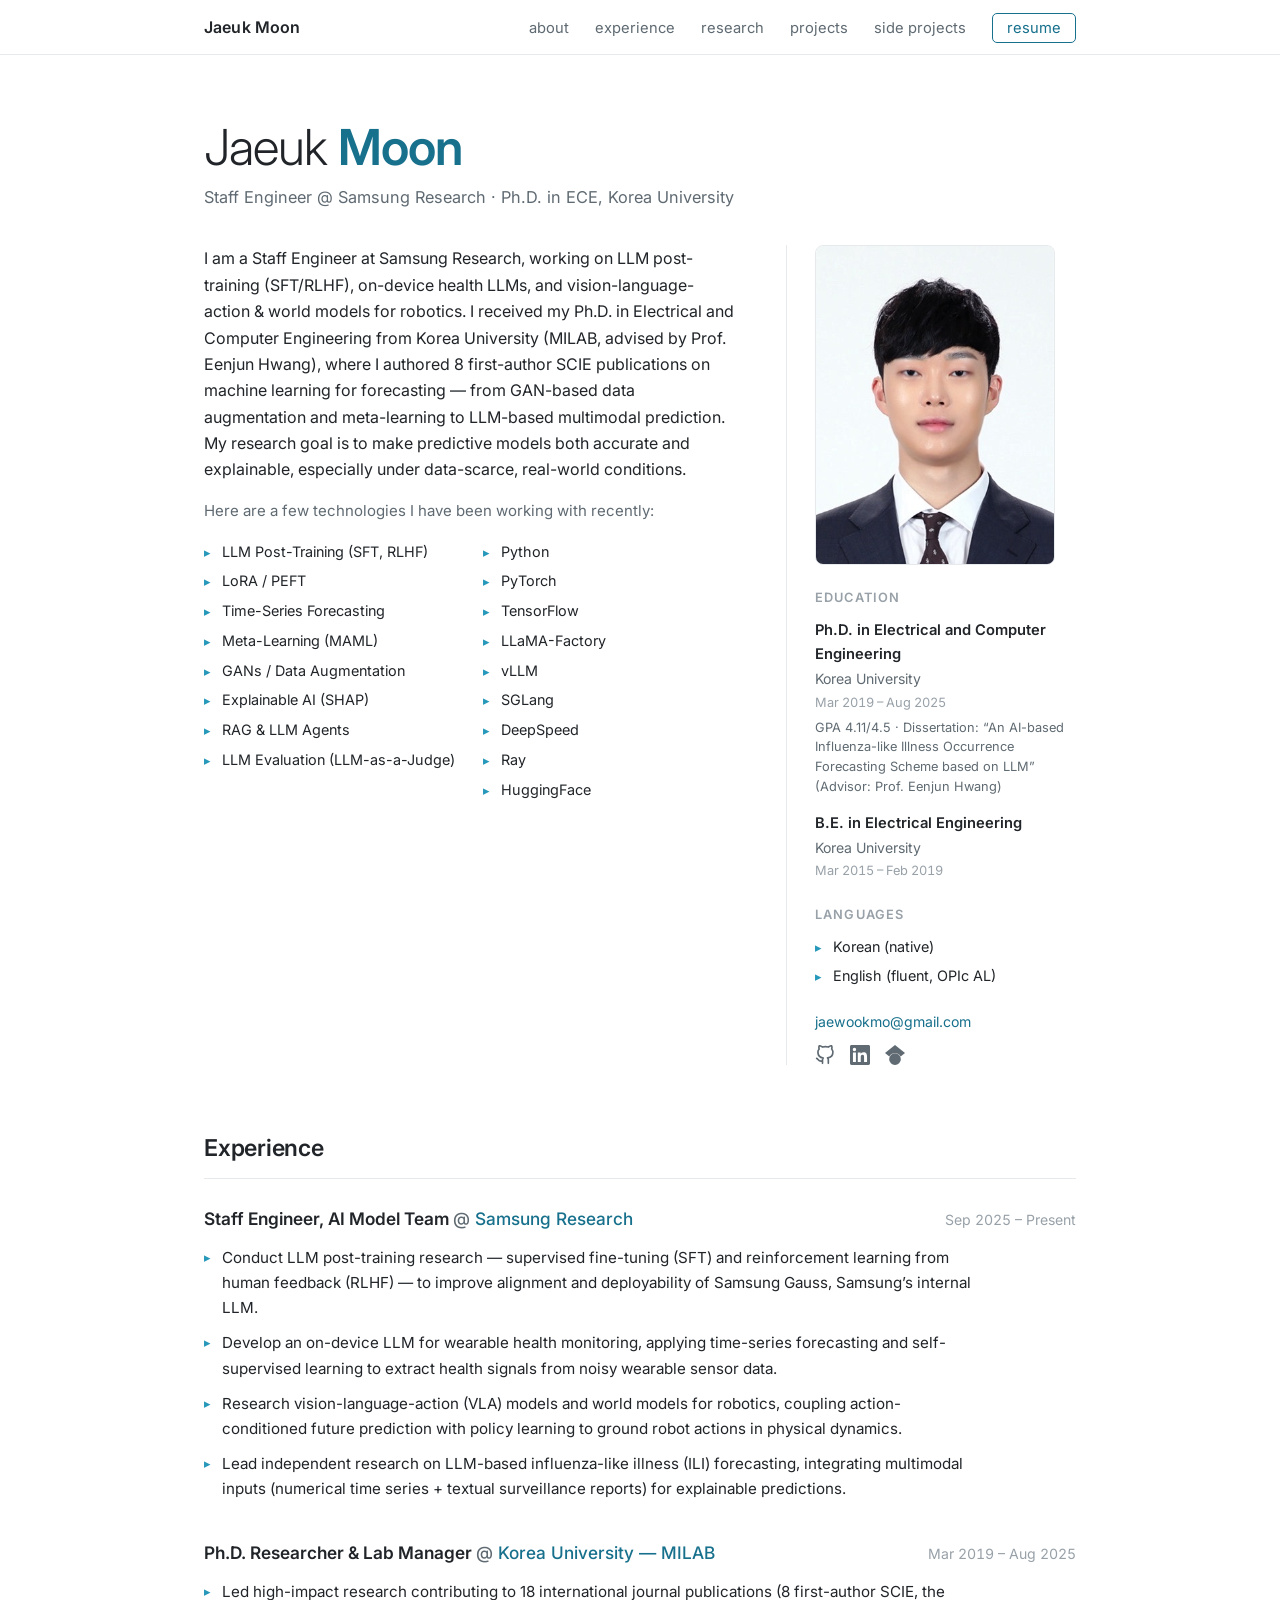
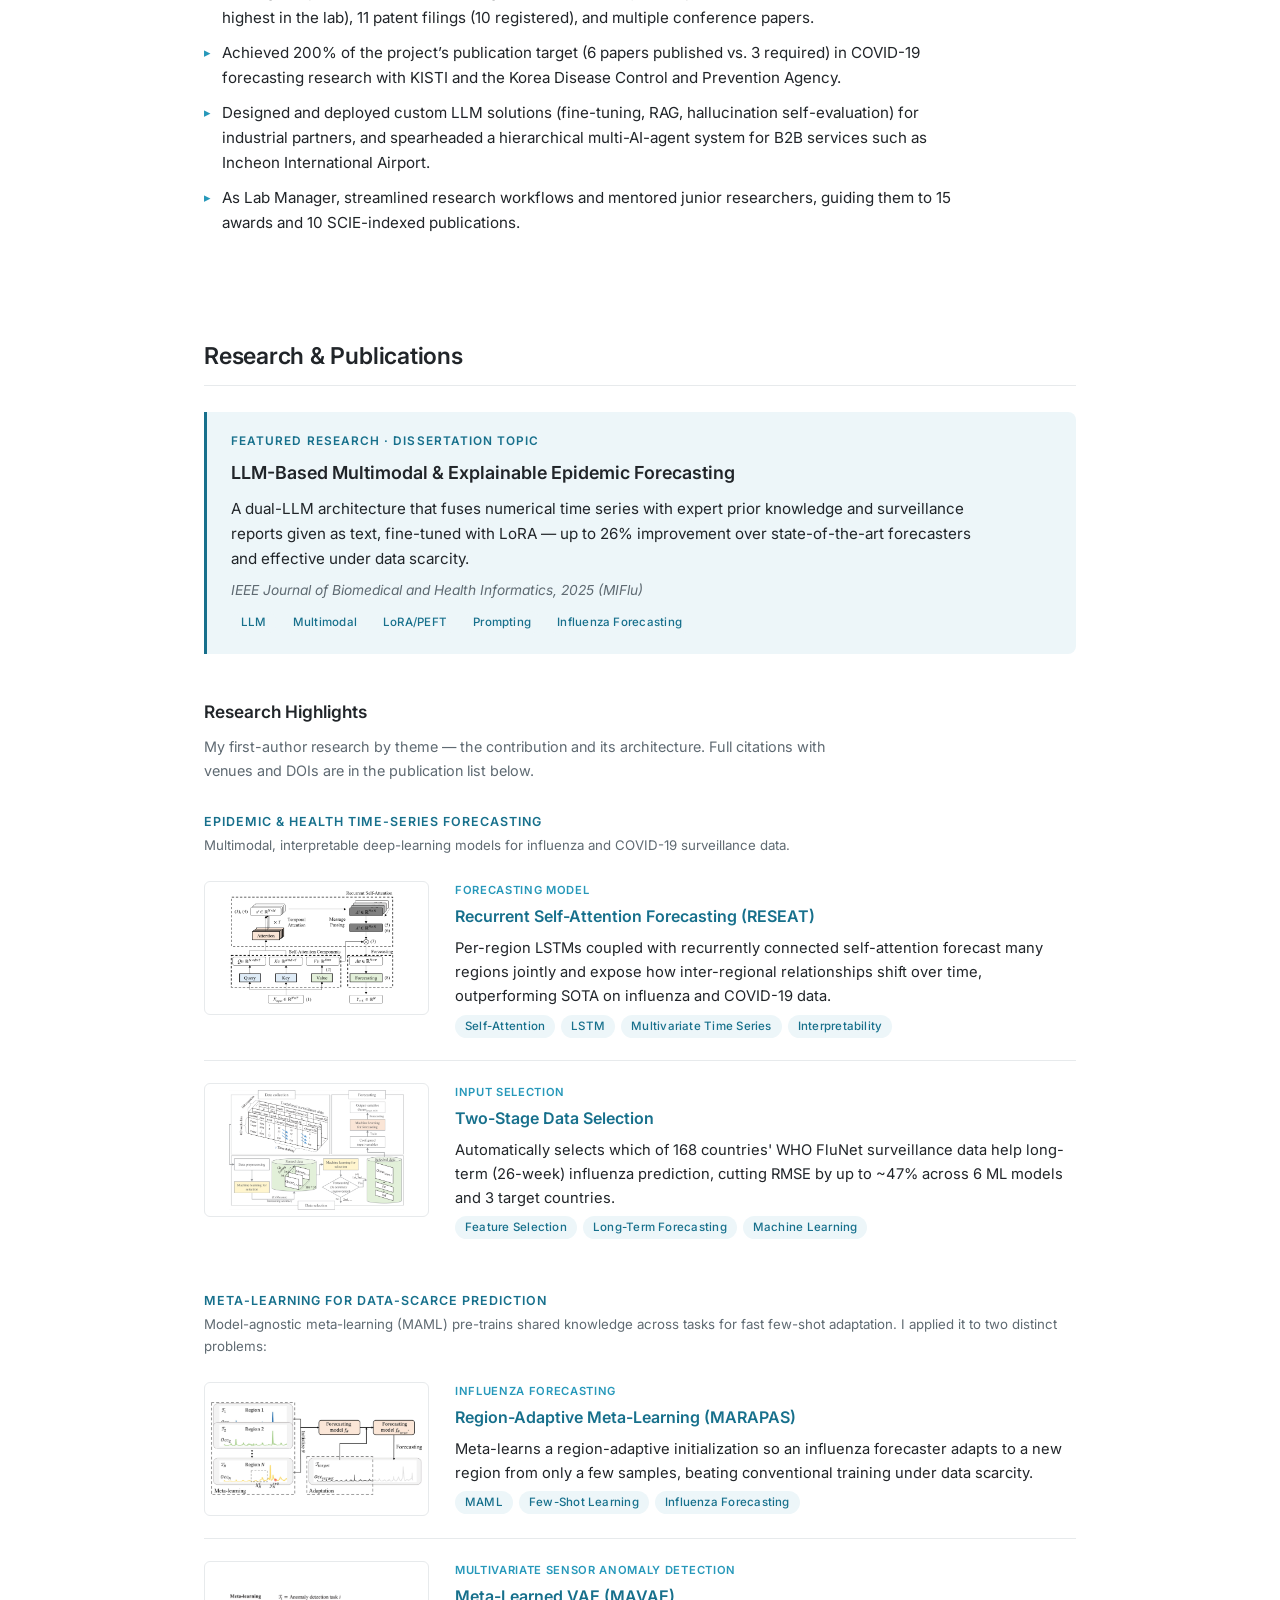
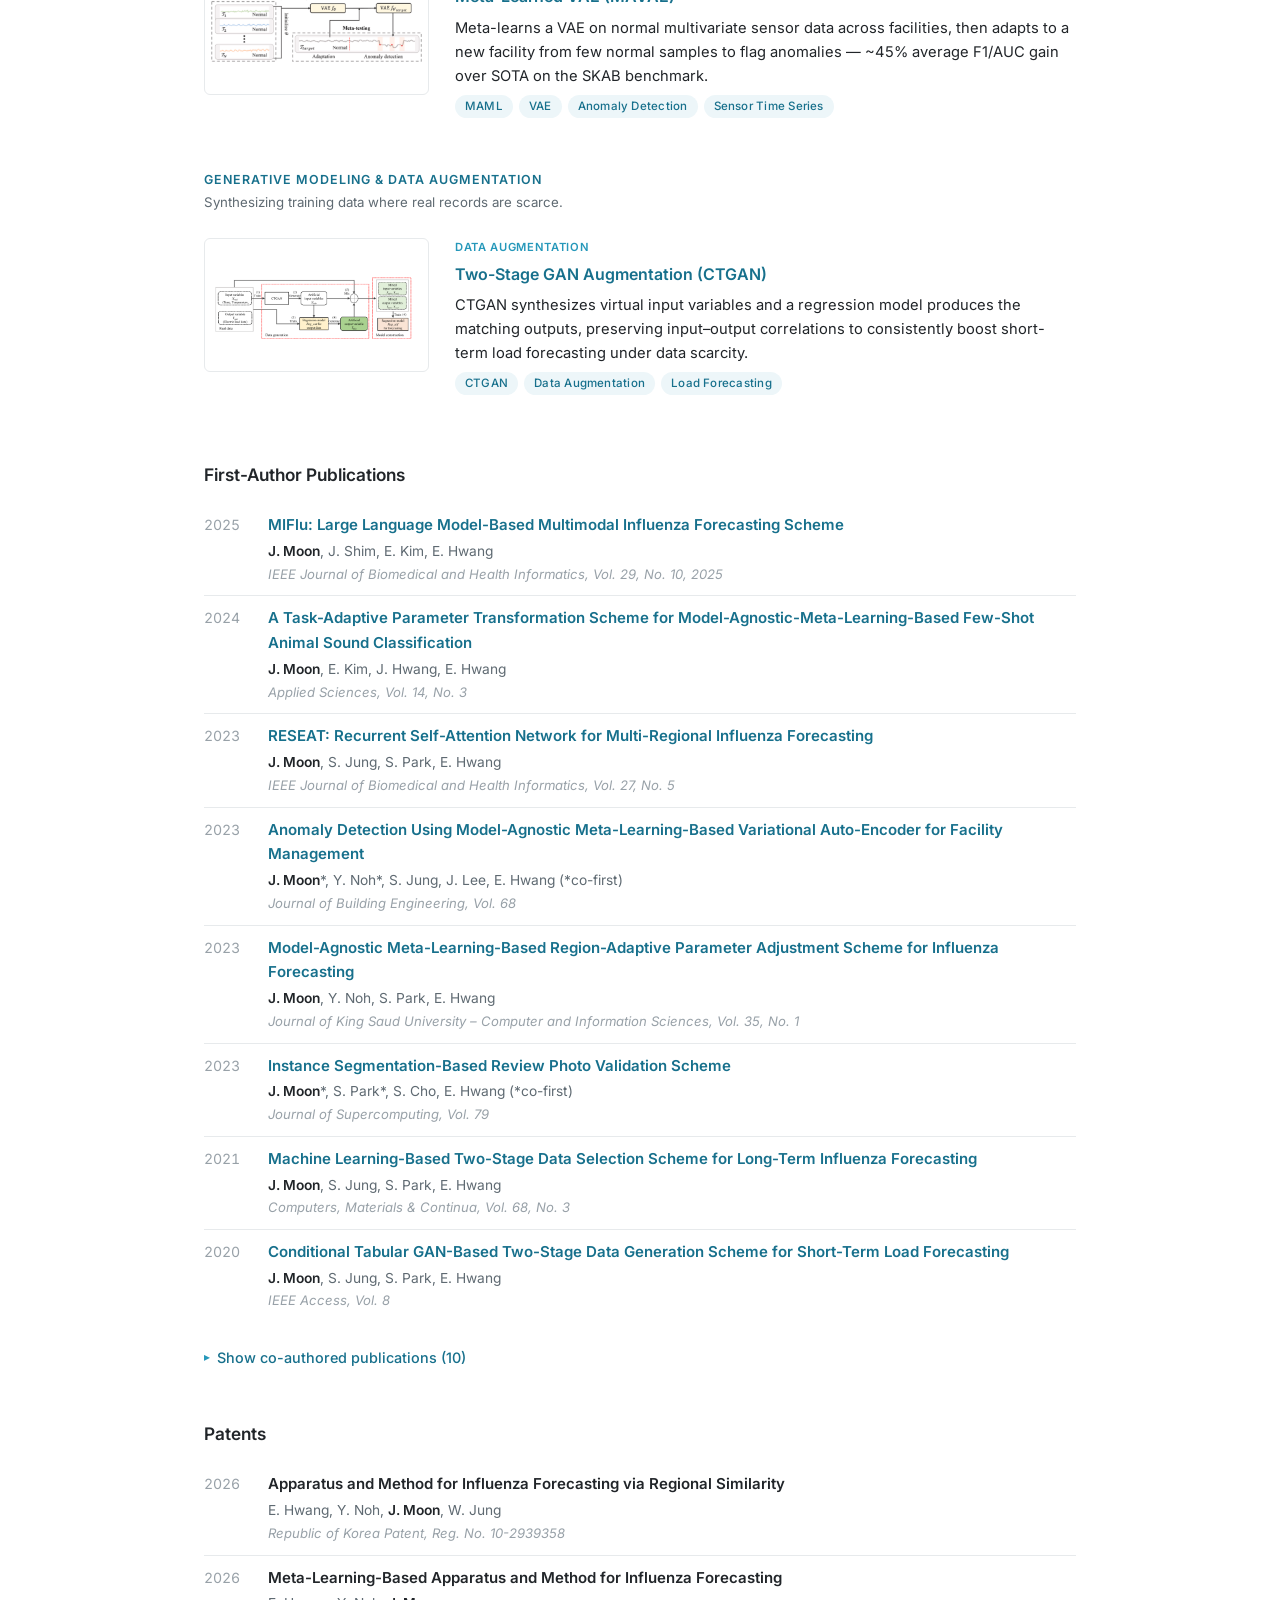
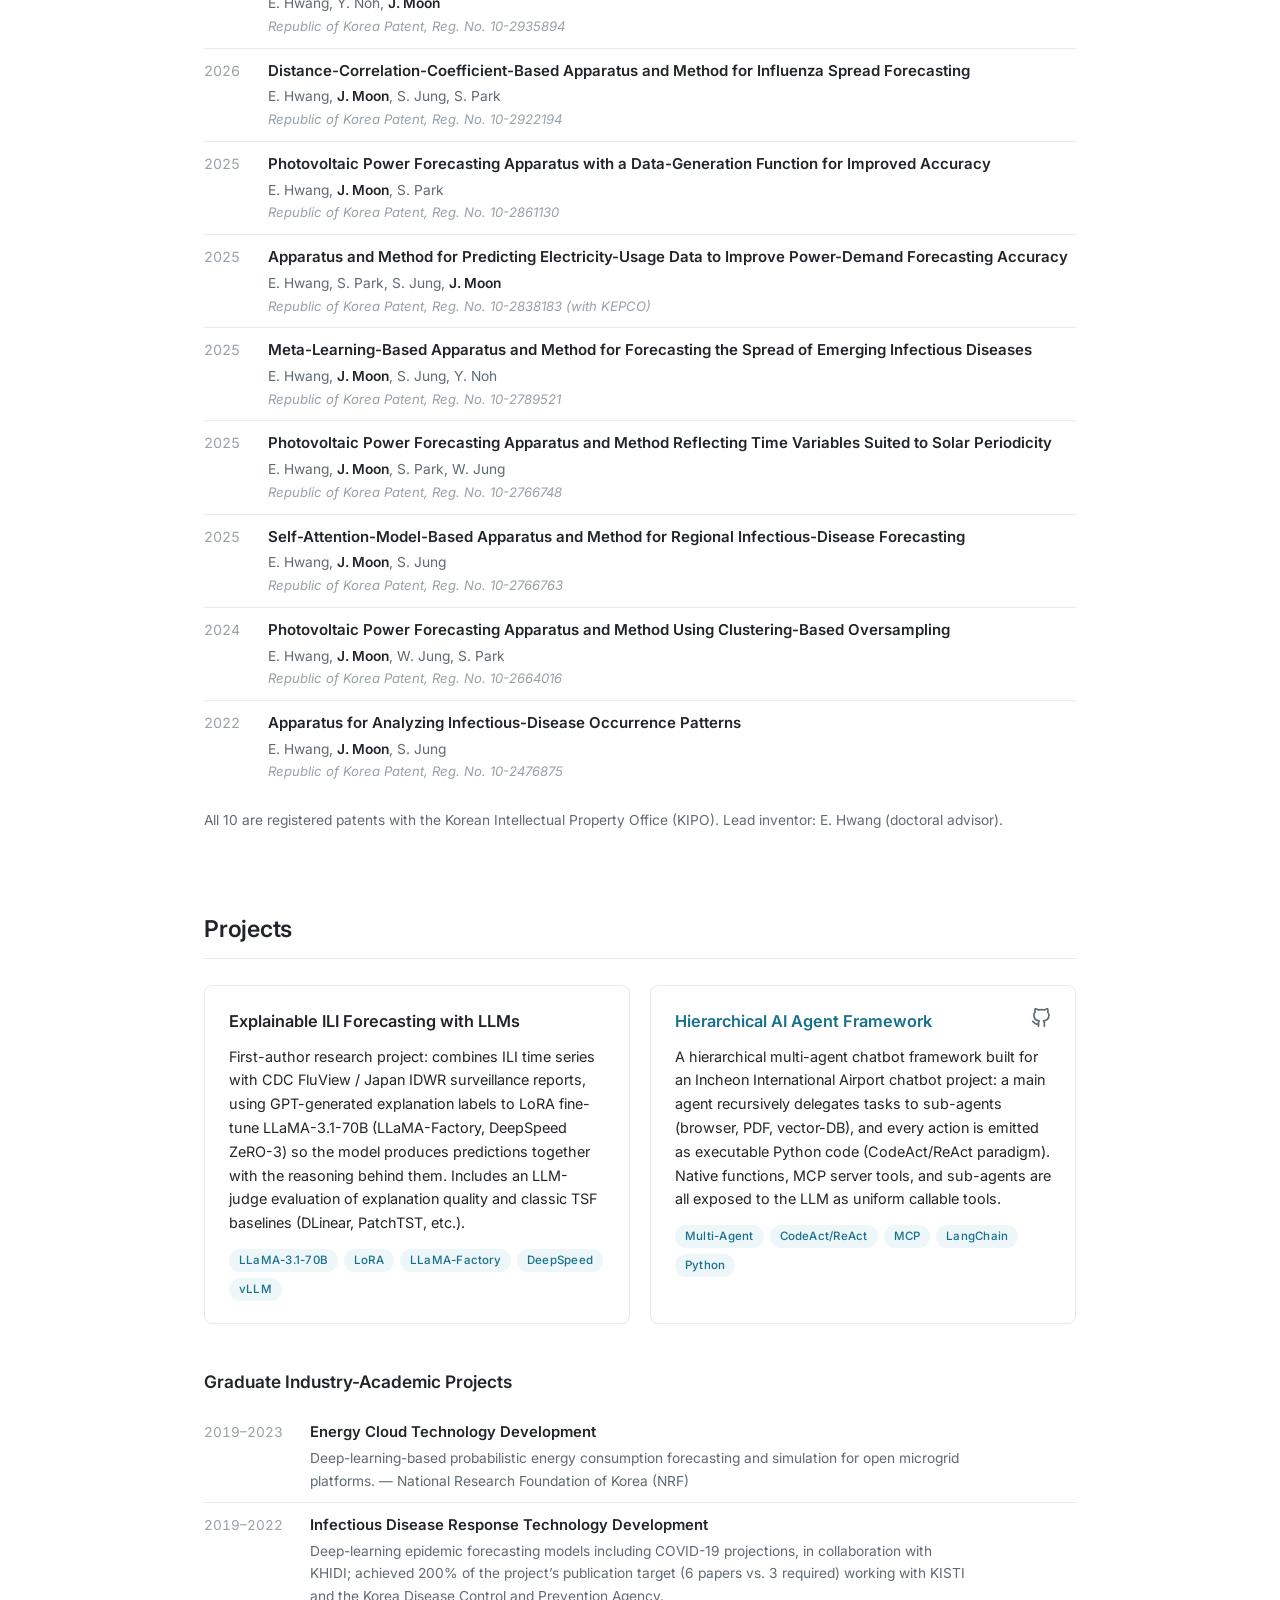
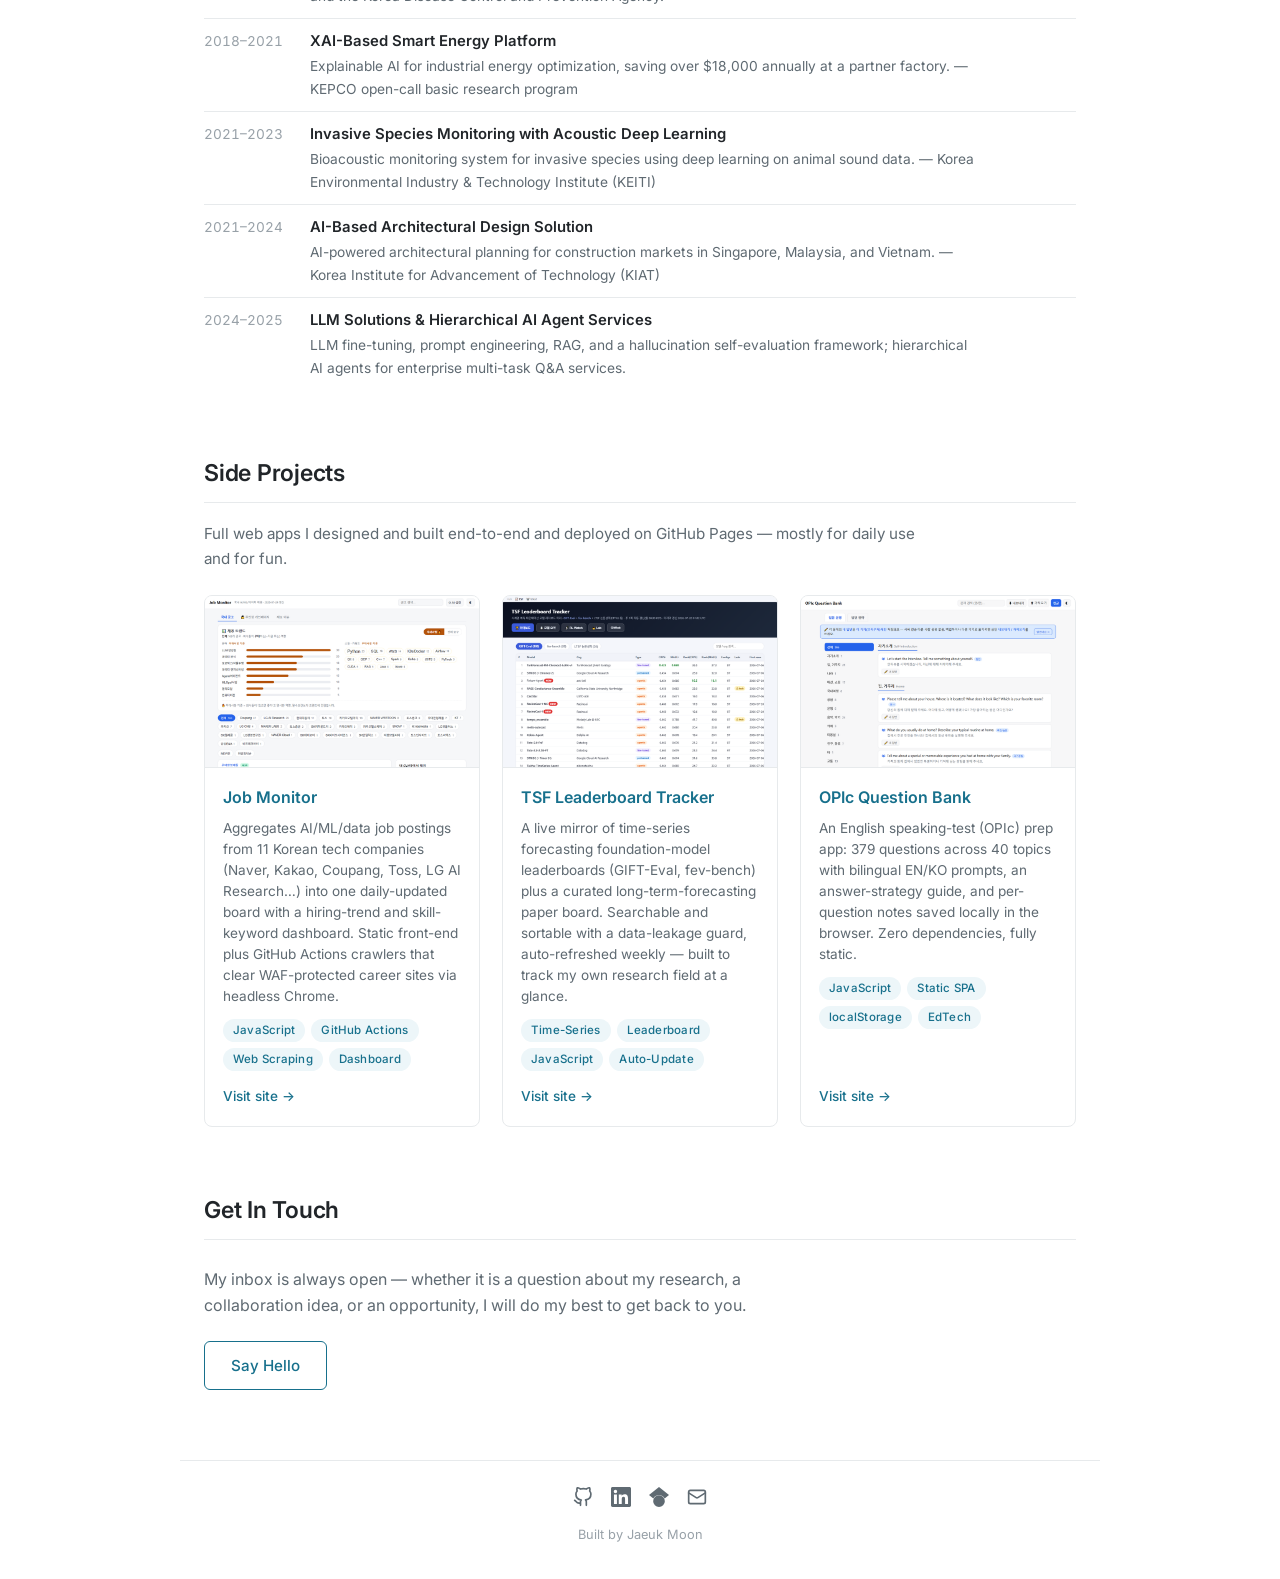
==== commit f4c92653: "Reframe Research Highlights as themed contributions (Option C) Remove the overlap with the First-Aut" ====
--- a/index.html
+++ b/index.html
@@ -175,32 +175,32 @@
       </div>
 
       <h3 class="subheading">Research Highlights</h3>
-      <p class="section-lead">Selected first-author work, grouped by theme — each with its architecture figure.</p>
+      <p class="section-lead">My first-author research by theme — the contribution and its architecture. Full citations with venues and DOIs are in the publication list below.</p>
 
       <div class="paper-group">
         <p class="paper-group__label">Epidemic &amp; Health Time-Series Forecasting</p>
-        <p class="paper-group__note">Multimodal and interpretable models for influenza / COVID-19 surveillance data.</p>
+        <p class="paper-group__note">Multimodal, interpretable deep-learning models for influenza and COVID-19 surveillance data.</p>
         <ul class="papers">
           <li class="paper">
-            <a class="paper__thumb" href="https://doi.org/10.1109/JBHI.2023.3247687" target="_blank" rel="noreferrer noopener" aria-label="RESEAT paper">
+            <a class="paper__thumb" href="https://doi.org/10.1109/JBHI.2023.3247687" target="_blank" rel="noreferrer noopener" aria-label="RESEAT figure">
               <img src="assets/research/reseat-architecture.png" alt="Overall architecture of RESEAT: input time series is projected to query, key and value; temporal self-attention produces per-step inter-regional attention maps that are recurrently connected by message passing, and the aggregated attention drives the multi-regional forecasting output" loading="lazy">
             </a>
             <div class="paper__body">
-              <h3 class="paper__title"><a href="https://doi.org/10.1109/JBHI.2023.3247687" target="_blank" rel="noreferrer noopener">RESEAT: Multi-Regional Time-Series Forecasting</a></h3>
-              <p class="paper__desc">Recurrent self-attention network where LSTMs learn per-region temporal patterns and recurrently connected attention weights model dynamically changing inter-regional relationships, outperforming SOTA on influenza/COVID-19 forecasting while visualizing region correlations.</p>
-              <p class="paper__venue">IEEE Journal of Biomedical and Health Informatics, 2023</p>
+              <p class="paper__eyebrow">Forecasting model</p>
+              <h3 class="paper__title"><a href="https://doi.org/10.1109/JBHI.2023.3247687" target="_blank" rel="noreferrer noopener">Recurrent Self-Attention Forecasting (RESEAT)</a></h3>
+              <p class="paper__desc">Per-region LSTMs coupled with recurrently connected self-attention forecast many regions jointly and expose how inter-regional relationships shift over time, outperforming SOTA on influenza and COVID-19 data.</p>
               <ul class="tags"><li>Self-Attention</li><li>LSTM</li><li>Multivariate Time Series</li><li>Interpretability</li></ul>
             </div>
           </li>
 
           <li class="paper">
-            <a class="paper__thumb" href="https://doi.org/10.32604/cmc.2021.017435" target="_blank" rel="noreferrer noopener" aria-label="Data selection paper">
+            <a class="paper__thumb" href="https://doi.org/10.32604/cmc.2021.017435" target="_blank" rel="noreferrer noopener" aria-label="Data selection figure">
               <img src="assets/research/cmc-selection.png" alt="Two-stage machine-learning data selection framework: multi-country surveillance data is preprocessed, ranked and filtered by forecasting accuracy, then the selected subset feeds the forecasting model" loading="lazy">
             </a>
             <div class="paper__body">
-              <h3 class="paper__title"><a href="https://doi.org/10.32604/cmc.2021.017435" target="_blank" rel="noreferrer noopener">Two-Stage Data Selection for Long-Term Influenza Forecasting</a></h3>
-              <p class="paper__desc">Automatically selects which other countries’ surveillance data (168 countries, WHO FluNet) help long-term (26-week) influenza prediction, reducing RMSE by up to ~47% versus conventional inputs across 6 ML models and 3 target countries.</p>
-              <p class="paper__venue">Computers, Materials &amp; Continua, 2021</p>
+              <p class="paper__eyebrow">Input selection</p>
+              <h3 class="paper__title"><a href="https://doi.org/10.32604/cmc.2021.017435" target="_blank" rel="noreferrer noopener">Two-Stage Data Selection</a></h3>
+              <p class="paper__desc">Automatically selects which of 168 countries' WHO FluNet surveillance data help long-term (26-week) influenza prediction, cutting RMSE by up to ~47% across 6 ML models and 3 target countries.</p>
               <ul class="tags"><li>Feature Selection</li><li>Long-Term Forecasting</li><li>Machine Learning</li></ul>
             </div>
           </li>
@@ -209,29 +209,29 @@
 
       <div class="paper-group">
         <p class="paper-group__label">Meta-Learning for Data-Scarce Prediction</p>
-        <p class="paper-group__note">Few-shot adaptation when target data is limited — forecasting and anomaly detection.</p>
+        <p class="paper-group__note">Model-agnostic meta-learning (MAML) pre-trains shared knowledge across tasks for fast few-shot adaptation. I applied it to two distinct problems:</p>
         <ul class="papers">
           <li class="paper">
-            <a class="paper__thumb" href="https://doi.org/10.1016/j.jksuci.2022.11.009" target="_blank" rel="noreferrer noopener" aria-label="Meta-learning paper">
+            <a class="paper__thumb" href="https://doi.org/10.1016/j.jksuci.2022.11.009" target="_blank" rel="noreferrer noopener" aria-label="MARAPAS figure">
               <img src="assets/research/marapas-architecture.png" alt="Overall architecture of the region-adaptive meta-learning forecasting framework: a forecasting model is meta-learned across influenza tasks from multiple regions, then adapted with few samples to a target region" loading="lazy">
             </a>
             <div class="paper__body">
-              <h3 class="paper__title"><a href="https://doi.org/10.1016/j.jksuci.2022.11.009" target="_blank" rel="noreferrer noopener">MARAPAS: Region-Adaptive Meta-Learning</a></h3>
-              <p class="paper__desc">Region-adaptive MAML initialization for influenza forecasting (MARAPAS), and TAPT — a task-adaptive parameter transformation that improves few-shot animal sound classification accuracy by up to 20.32% over ProtoNet on public benchmarks.</p>
-              <p class="paper__venue">Journal of King Saud University – Computer and Information Sciences, 2023</p>
-              <ul class="tags"><li>MAML</li><li>Few-Shot Learning</li><li>Meta-Learning</li><li>Bioacoustics</li></ul>
+              <p class="paper__eyebrow">Influenza forecasting</p>
+              <h3 class="paper__title"><a href="https://doi.org/10.1016/j.jksuci.2022.11.009" target="_blank" rel="noreferrer noopener">Region-Adaptive Meta-Learning (MARAPAS)</a></h3>
+              <p class="paper__desc">Meta-learns a region-adaptive initialization so an influenza forecaster adapts to a new region from only a few samples, beating conventional training under data scarcity.</p>
+              <ul class="tags"><li>MAML</li><li>Few-Shot Learning</li><li>Influenza Forecasting</li></ul>
             </div>
           </li>
 
           <li class="paper">
-            <a class="paper__thumb" href="https://doi.org/10.1016/j.jobe.2023.106099" target="_blank" rel="noreferrer noopener" aria-label="MAVAE paper">
+            <a class="paper__thumb" href="https://doi.org/10.1016/j.jobe.2023.106099" target="_blank" rel="noreferrer noopener" aria-label="MAVAE figure">
               <img src="assets/research/mavae.png" alt="MAVAE framework: a VAE is meta-learned on normal data from multiple anomaly-detection tasks, then adapted to a target facility with few normal samples to detect anomalies" loading="lazy">
             </a>
             <div class="paper__body">
-              <h3 class="paper__title"><a href="https://doi.org/10.1016/j.jobe.2023.106099" target="_blank" rel="noreferrer noopener">MAVAE: Meta-Learned VAE for Anomaly Detection</a></h3>
-              <p class="paper__desc">Unsupervised anomaly detection for facility management that meta-learns shared knowledge from normal data across facilities, adapting to new facilities with few samples — ~45% average improvement over SOTA (F1/AUC) on the SKAB benchmark.</p>
-              <p class="paper__venue">Journal of Building Engineering, 2023</p>
-              <ul class="tags"><li>VAE</li><li>MAML</li><li>Anomaly Detection</li><li>Sensor Time Series</li></ul>
+              <p class="paper__eyebrow">Multivariate sensor anomaly detection</p>
+              <h3 class="paper__title"><a href="https://doi.org/10.1016/j.jobe.2023.106099" target="_blank" rel="noreferrer noopener">Meta-Learned VAE (MAVAE)</a></h3>
+              <p class="paper__desc">Meta-learns a VAE on normal multivariate sensor data across facilities, then adapts to a new facility from few normal samples to flag anomalies — ~45% average F1/AUC gain over SOTA on the SKAB benchmark.</p>
+              <ul class="tags"><li>MAML</li><li>VAE</li><li>Anomaly Detection</li><li>Sensor Time Series</li></ul>
             </div>
           </li>
         </ul>
@@ -239,16 +239,16 @@
 
       <div class="paper-group">
         <p class="paper-group__label">Generative Modeling &amp; Data Augmentation</p>
-        <p class="paper-group__note">Synthesizing data to train forecasters where records are scarce.</p>
+        <p class="paper-group__note">Synthesizing training data where real records are scarce.</p>
         <ul class="papers">
           <li class="paper">
-            <a class="paper__thumb" href="https://doi.org/10.1109/ACCESS.2020.3037063" target="_blank" rel="noreferrer noopener" aria-label="CTGAN paper">
+            <a class="paper__thumb" href="https://doi.org/10.1109/ACCESS.2020.3037063" target="_blank" rel="noreferrer noopener" aria-label="CTGAN figure">
               <img src="assets/research/ctgan-architecture.png" alt="Overall architecture of the proposed CTGAN-based two-stage data generation scheme: CTGAN and a regression model synthesize artificial input and output variables from real data, which are mixed with the real data to train the short-term load-forecasting model" loading="lazy">
             </a>
             <div class="paper__body">
-              <h3 class="paper__title"><a href="https://doi.org/10.1109/ACCESS.2020.3037063" target="_blank" rel="noreferrer noopener">GAN-Based Data Augmentation for Load Forecasting</a></h3>
-              <p class="paper__desc">A two-stage generation scheme — CTGAN synthesizes virtual input variables, then a regression model trained on real data produces the corresponding outputs — that consistently boosts short-term electric load forecasting accuracy in data-scarce settings.</p>
-              <p class="paper__venue">IEEE Access, 2020</p>
+              <p class="paper__eyebrow">Data augmentation</p>
+              <h3 class="paper__title"><a href="https://doi.org/10.1109/ACCESS.2020.3037063" target="_blank" rel="noreferrer noopener">Two-Stage GAN Augmentation (CTGAN)</a></h3>
+              <p class="paper__desc">CTGAN synthesizes virtual input variables and a regression model produces the matching outputs, preserving input–output correlations to consistently boost short-term load forecasting under data scarcity.</p>
               <ul class="tags"><li>CTGAN</li><li>Data Augmentation</li><li>Load Forecasting</li></ul>
             </div>
           </li>
--- a/css/style.css
+++ b/css/style.css
@@ -194,6 +194,10 @@
   display: block; width: 100%; height: 132px; object-fit: contain; padding: 6px;
 }
 .paper__thumb:hover { border-color: var(--accent-soft); }
+.paper__eyebrow {
+  font-size: 0.7rem; font-weight: 600; letter-spacing: 0.06em; text-transform: uppercase;
+  color: var(--accent-soft); margin: 0 0 4px;
+}
 .paper__title { font-size: 1rem; font-weight: 600; margin: 0 0 6px; }
 .paper__desc { font-size: 0.92rem; margin: 0 0 6px; max-width: 74ch; color: var(--ink); }
 .paper__venue { color: var(--muted); font-size: 0.85rem; font-style: italic; margin: 0 0 8px; }
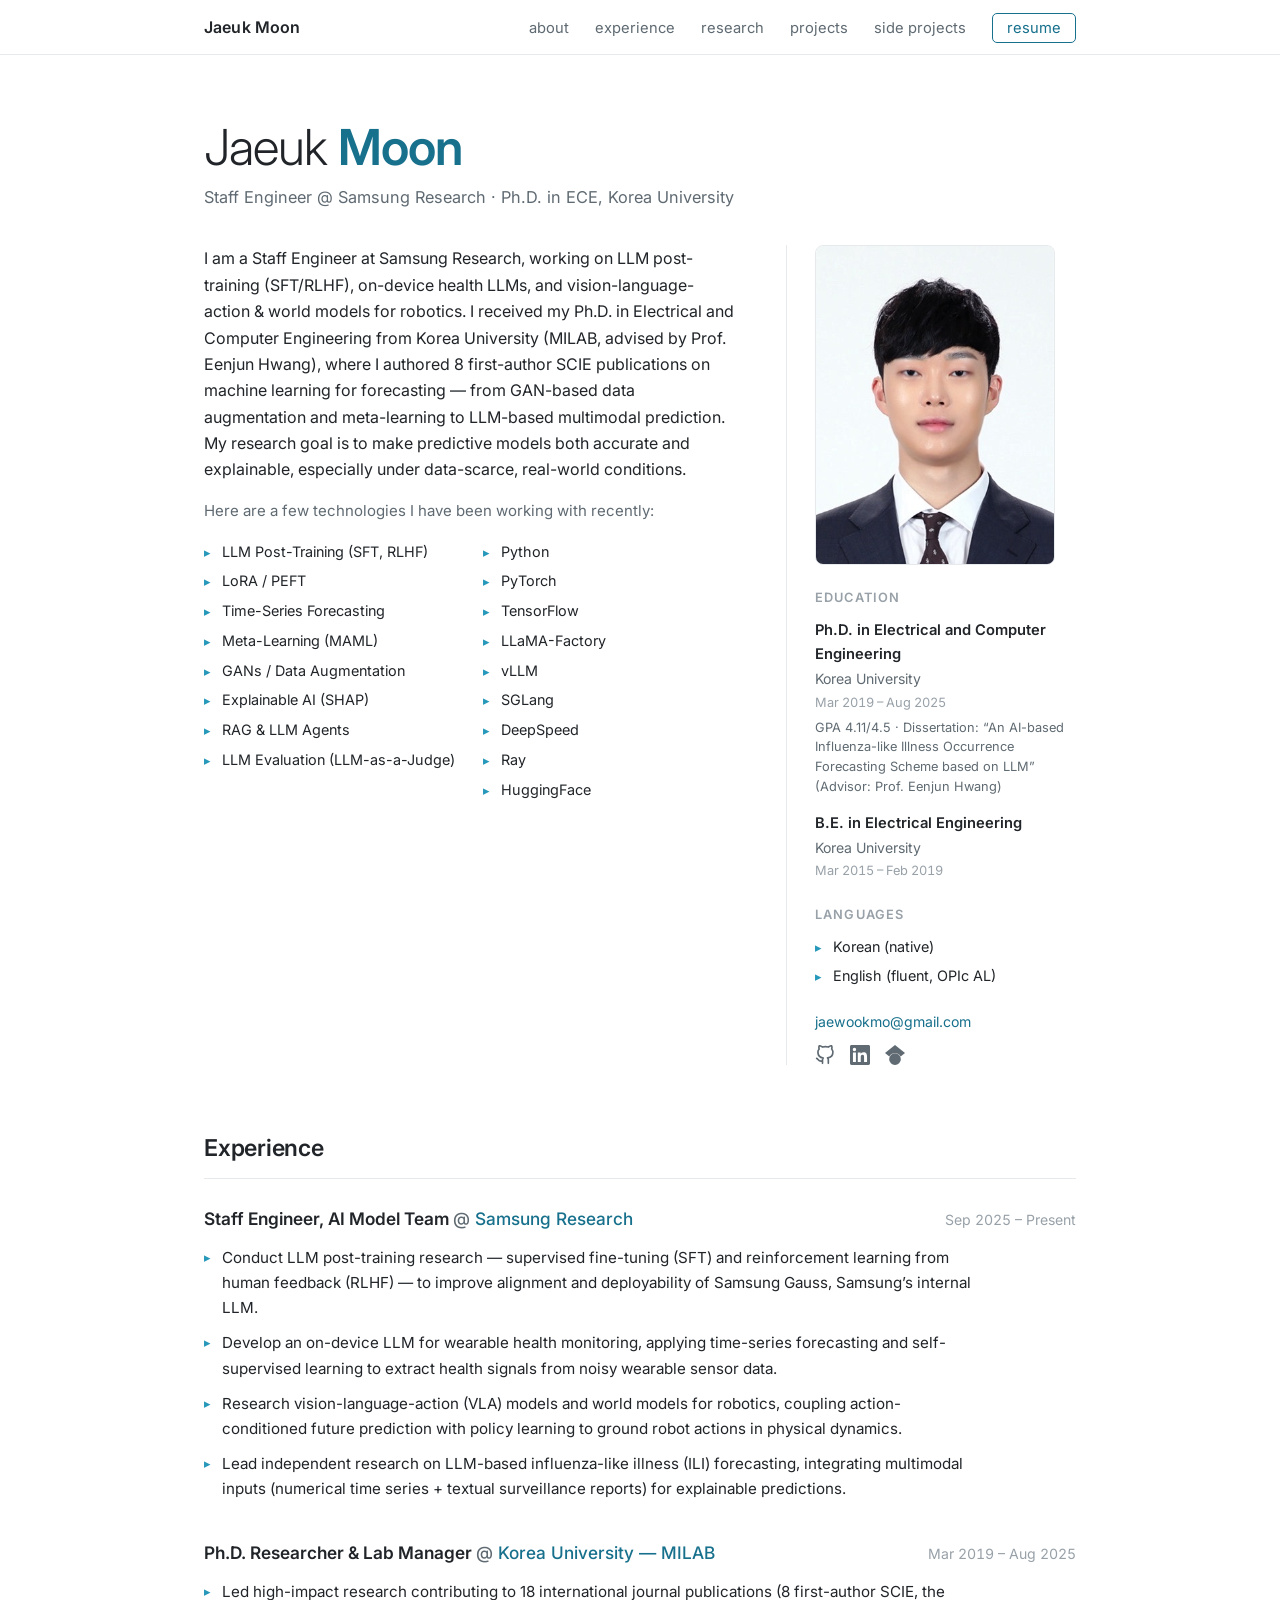
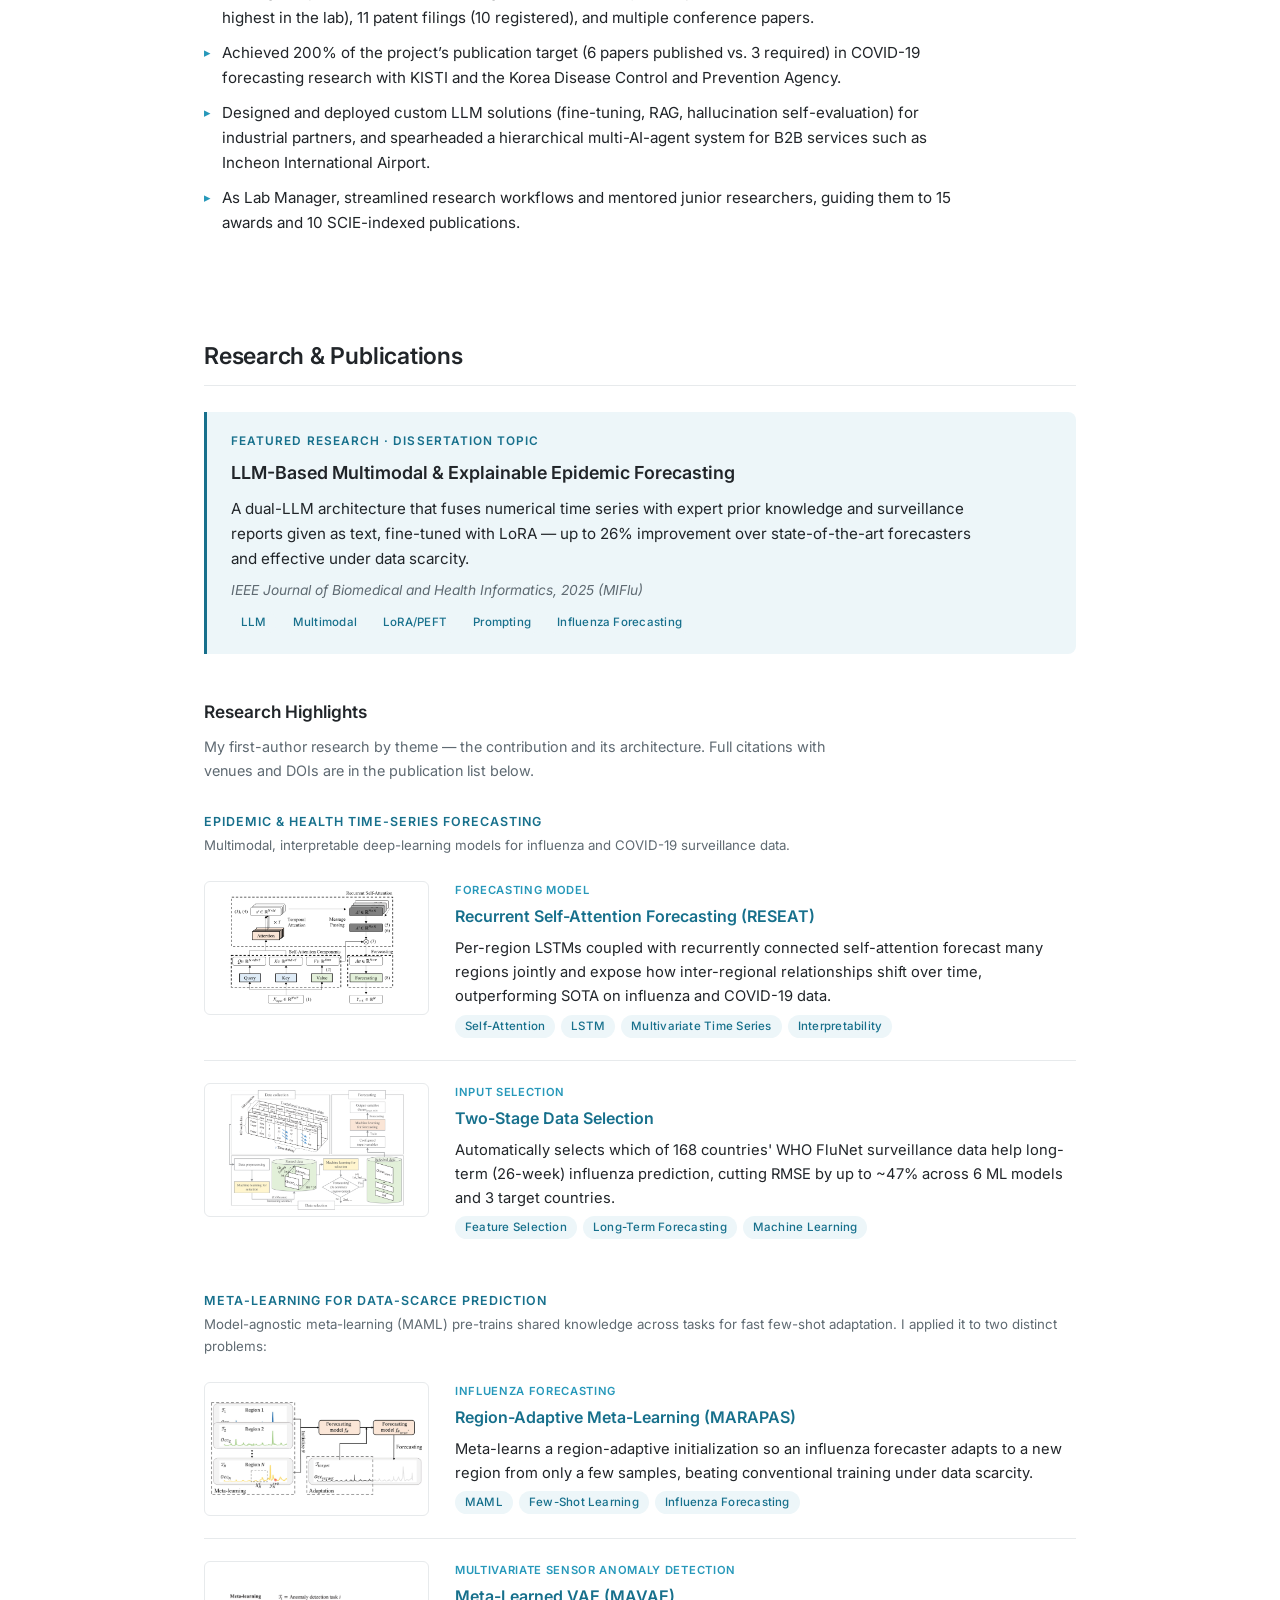
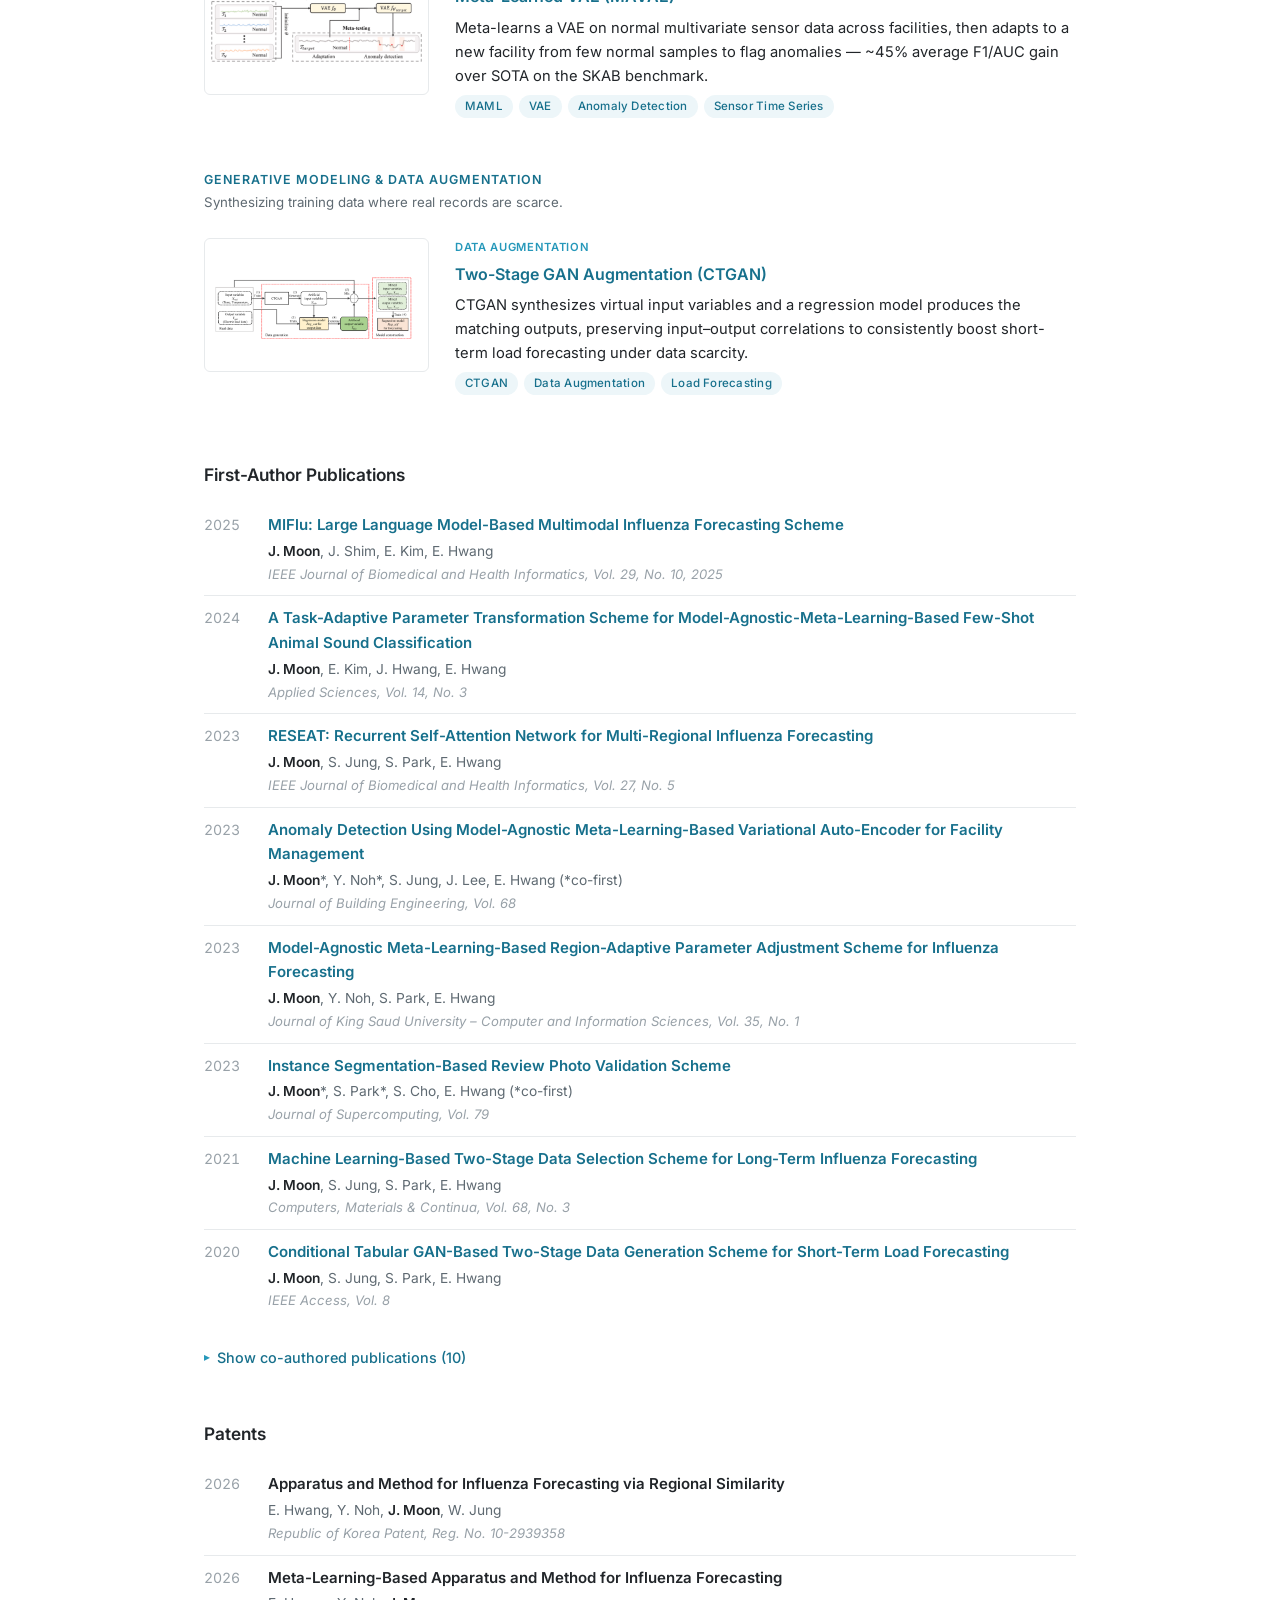
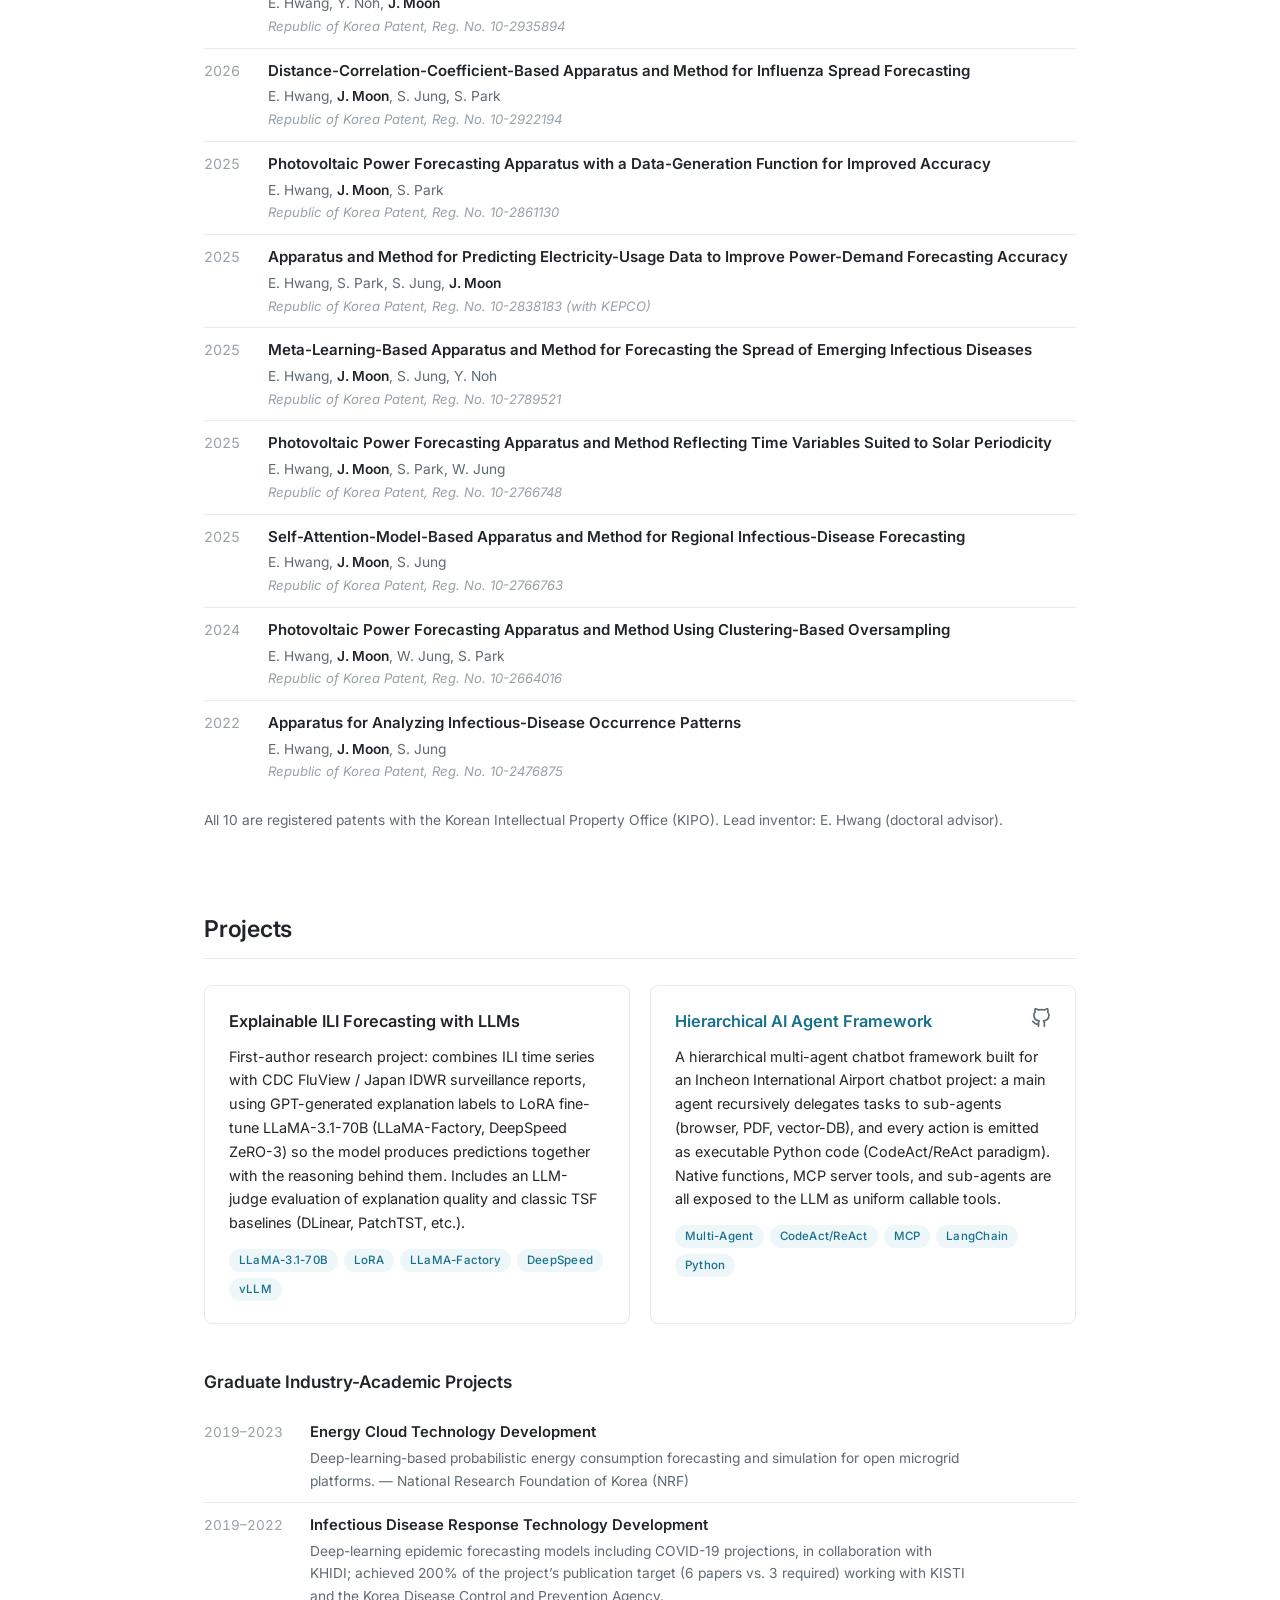
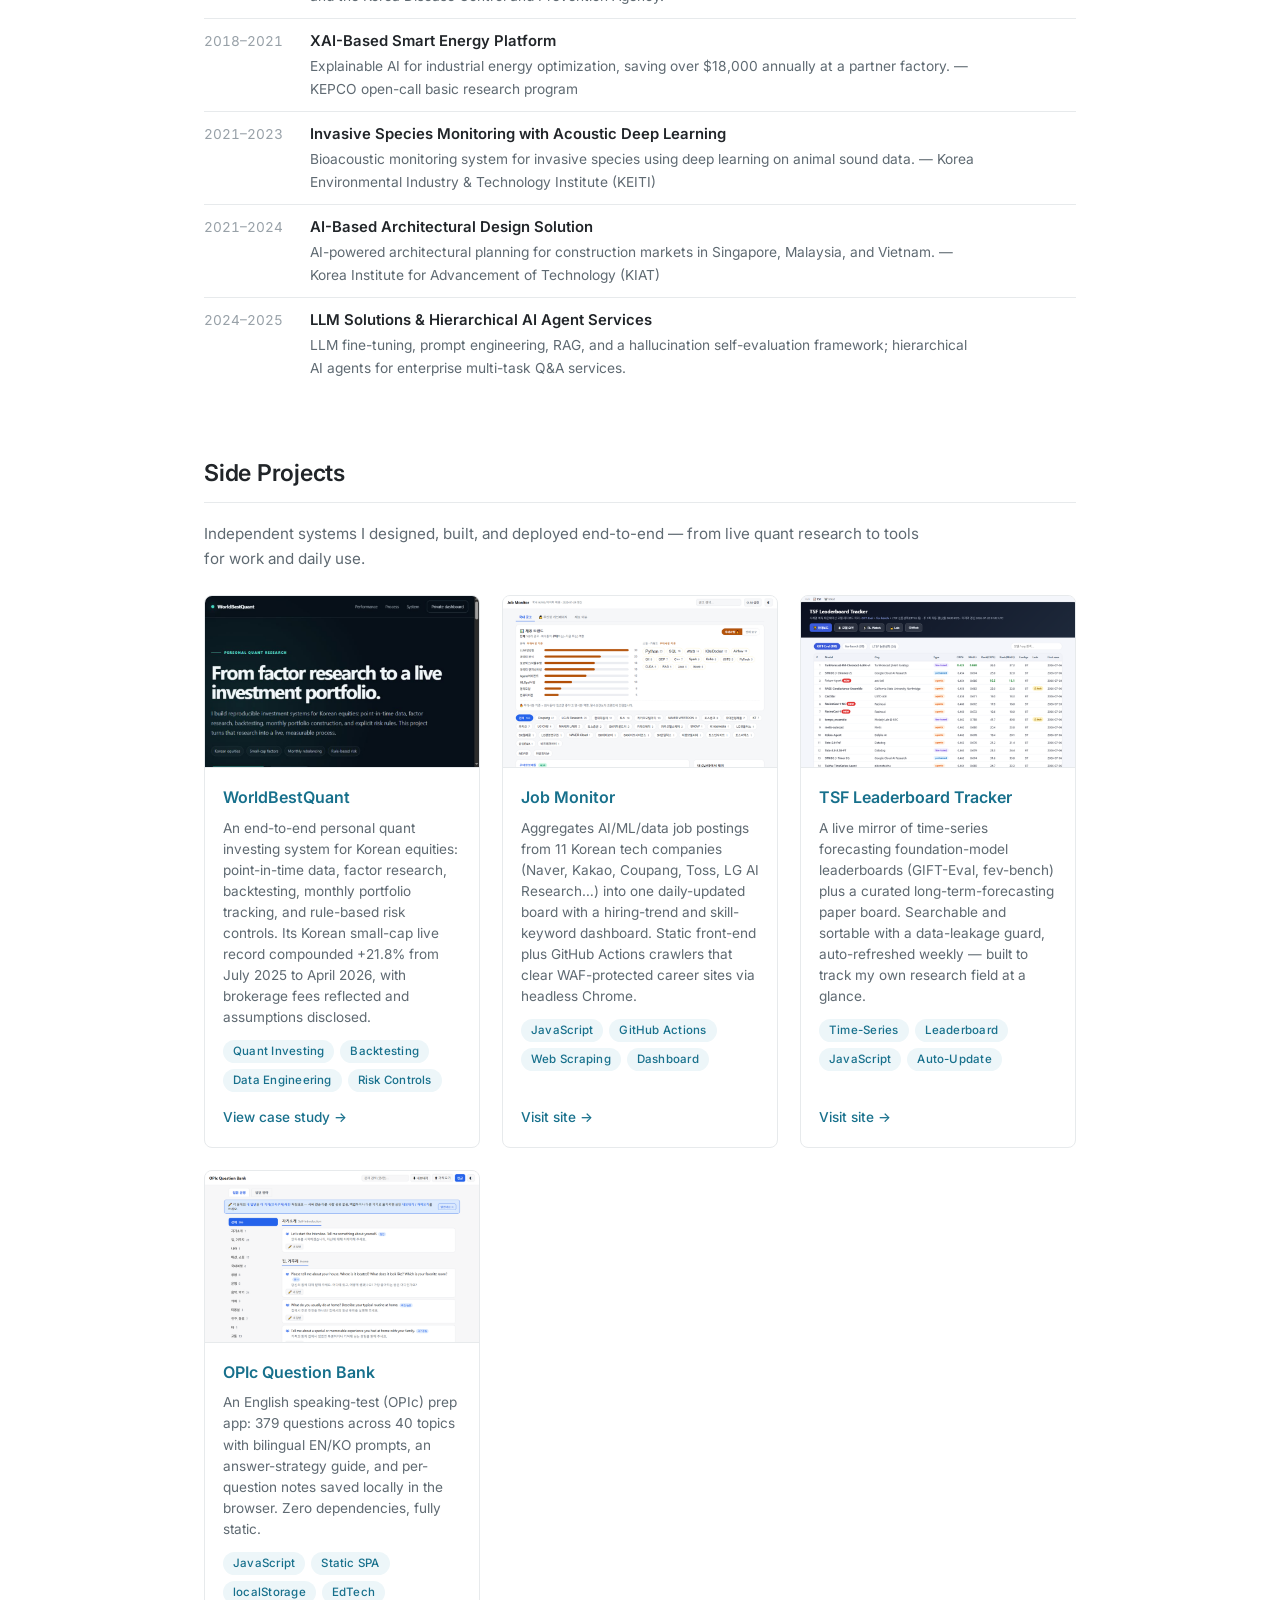
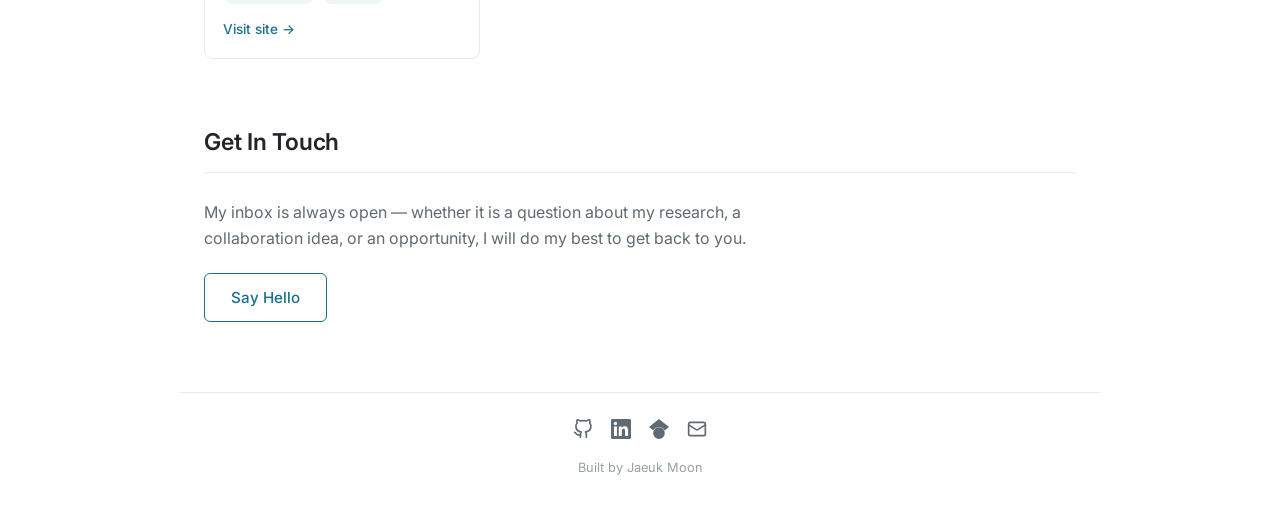
==== commit 293a19d2: "Add WorldBestQuant as first side project" ====
--- a/index.html
+++ b/index.html
@@ -581,9 +581,21 @@
     <!-- Side Projects (self-built web apps) -->
     <section id="builds" class="section">
       <h2 class="section__heading">Side Projects</h2>
-      <p class="builds__lead">Full web apps I designed and built end-to-end and deployed on GitHub Pages — mostly for daily use and for fun.</p>
+      <p class="builds__lead">Independent systems I designed, built, and deployed end-to-end — from live quant research to tools for work and daily use.</p>
 
       <ul class="builds">
+        <li class="build">
+          <a class="build__thumb" href="https://jaeukmoon.github.io/cockpit/" target="_blank" rel="noreferrer noopener" aria-label="Open WorldBestQuant case study">
+            <img src="assets/builds/worldbestquant.png" alt="WorldBestQuant landing page showing a 21.8 percent compounded live strategy return from July 2025 to April 2026" loading="lazy" width="880" height="550">
+          </a>
+          <div class="build__body">
+            <h3 class="build__title"><a href="https://jaeukmoon.github.io/cockpit/" target="_blank" rel="noreferrer noopener">WorldBestQuant</a></h3>
+            <p class="build__desc">An end-to-end personal quant investing system for Korean equities: point-in-time data, factor research, backtesting, monthly portfolio tracking, and rule-based risk controls. Its Korean small-cap live record compounded +21.8% from July 2025 to April 2026, with brokerage fees reflected and assumptions disclosed.</p>
+            <ul class="tags"><li>Quant Investing</li><li>Backtesting</li><li>Data Engineering</li><li>Risk Controls</li></ul>
+            <a class="build__link" href="https://jaeukmoon.github.io/cockpit/" target="_blank" rel="noreferrer noopener">View case study &rarr;</a>
+          </div>
+        </li>
+
         <li class="build">
           <a class="build__thumb" href="https://jaeukmoon.github.io/kr-job-radar/" target="_blank" rel="noreferrer noopener" aria-label="Open Job Monitor">
             <img src="assets/builds/job-monitor.png" alt="Job Monitor dashboard showing a hiring-trend chart, skill-keyword tags, and company filters for Korean AI/ML job postings" loading="lazy" width="880" height="550">
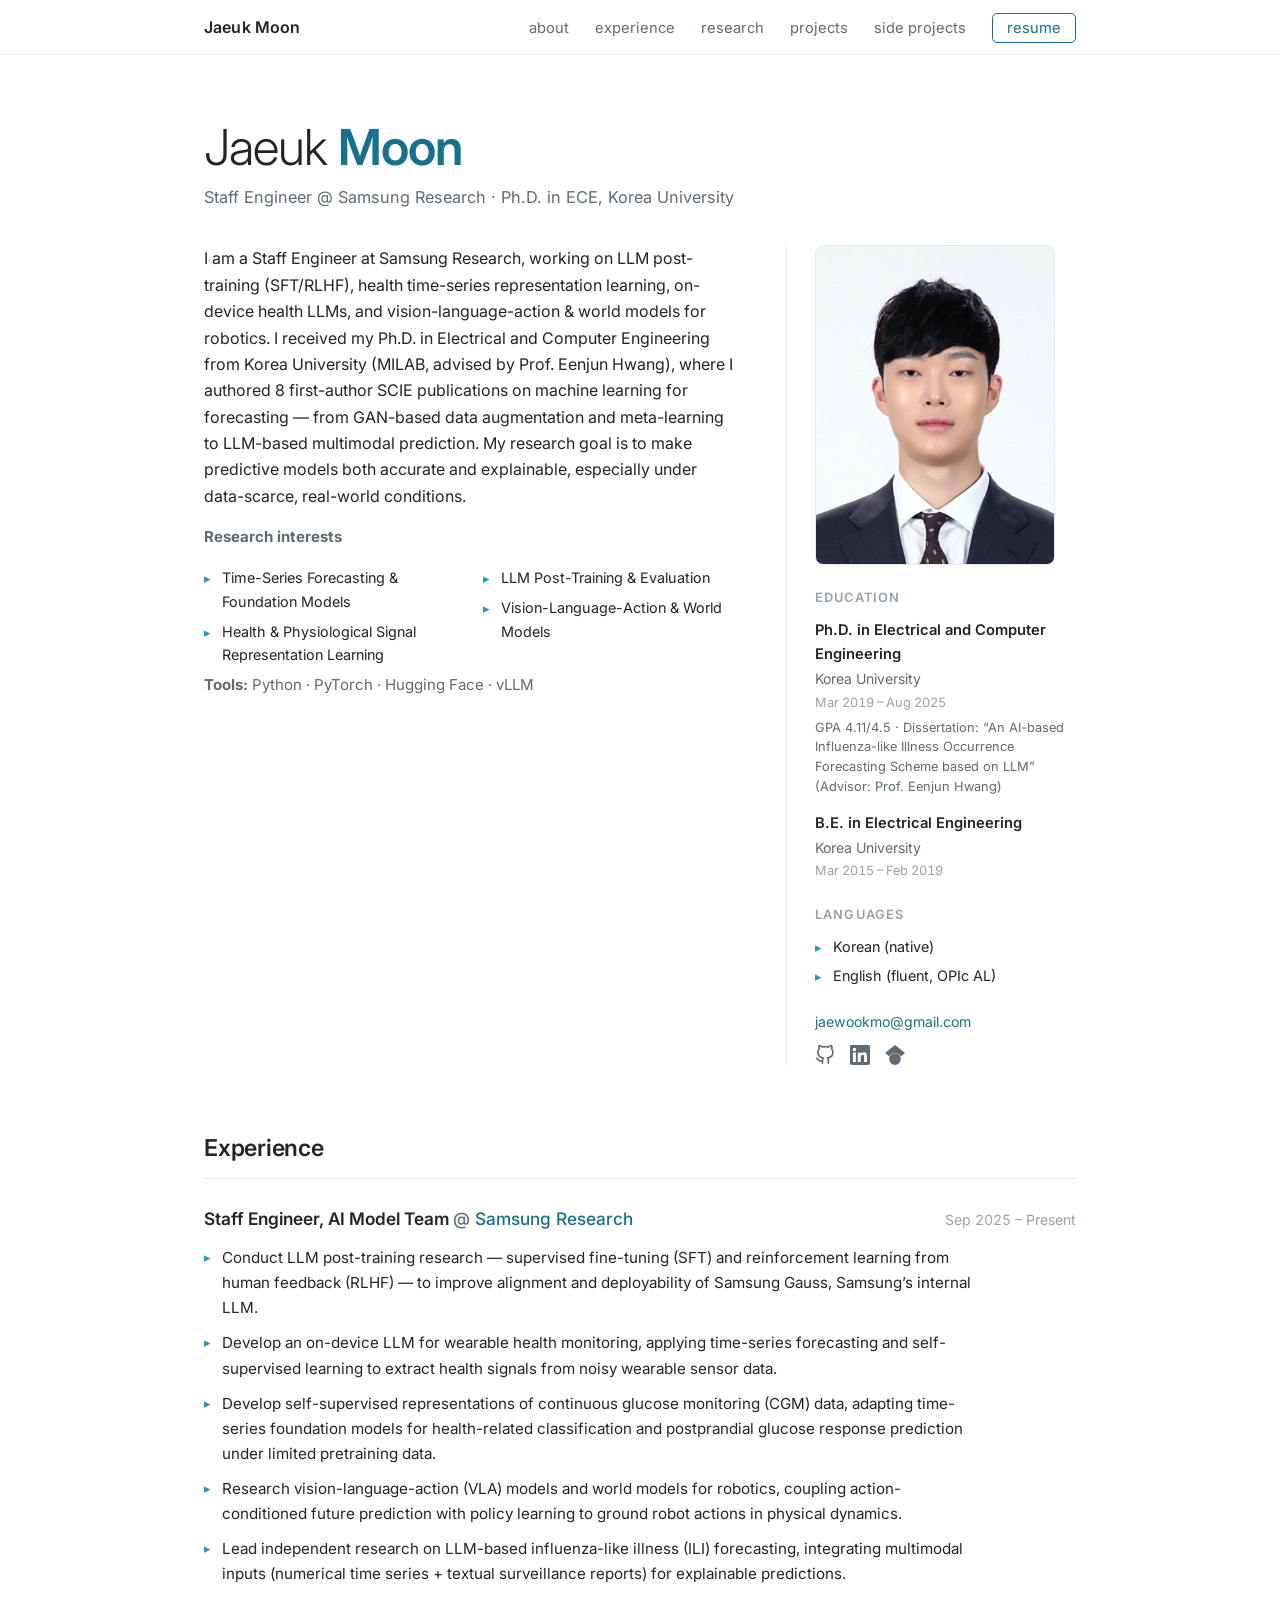
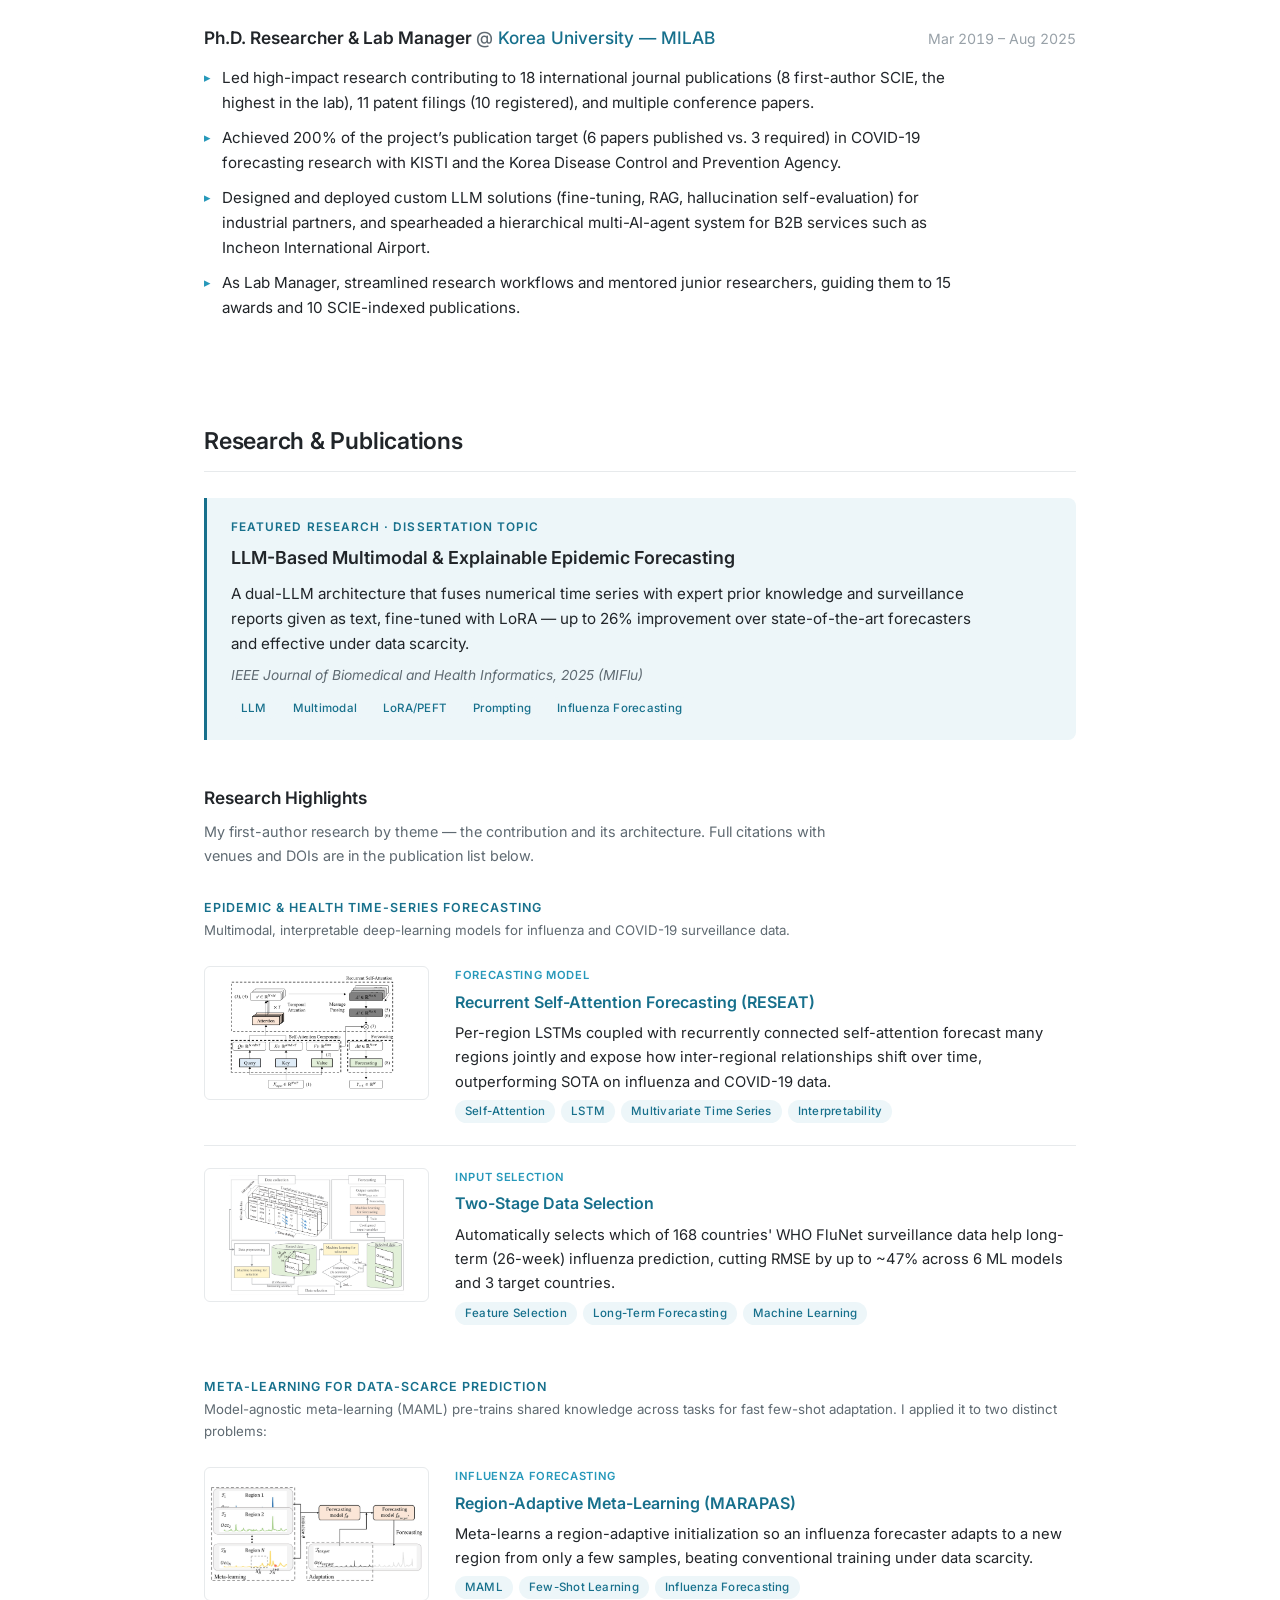
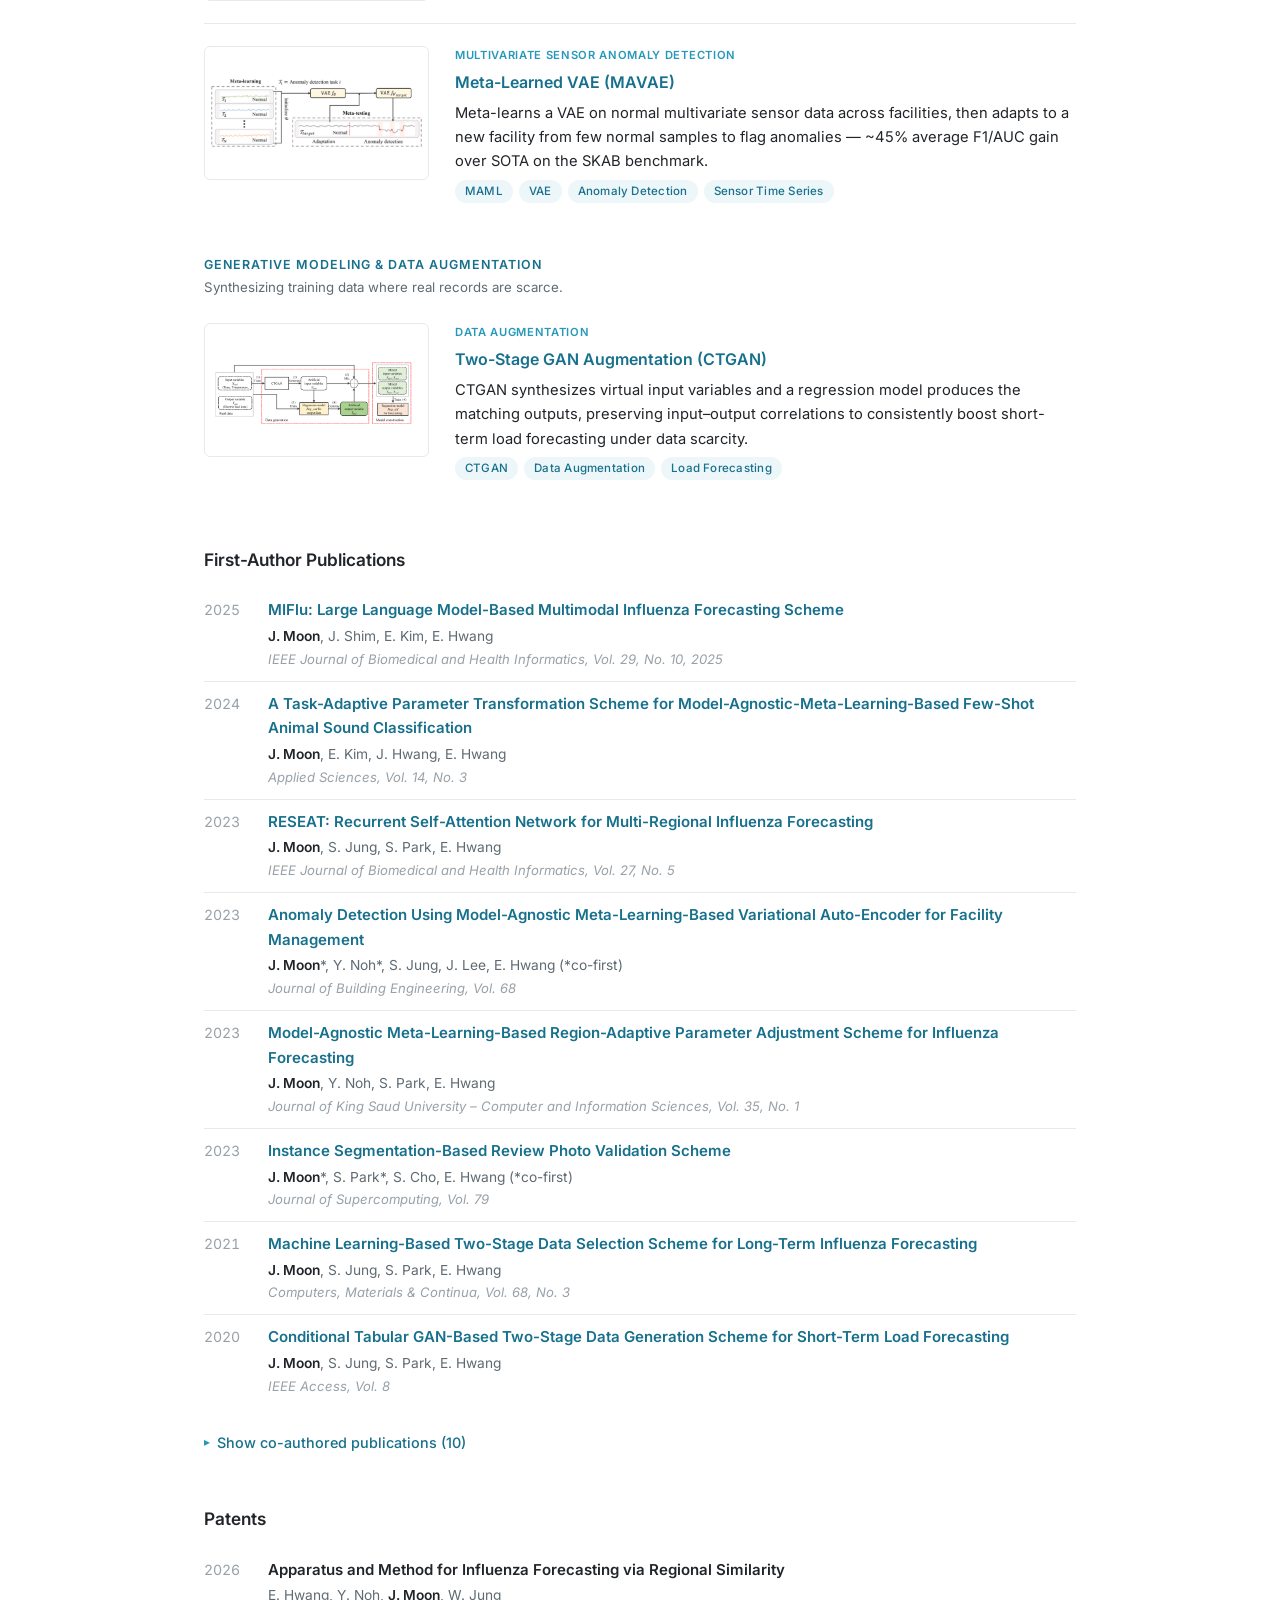
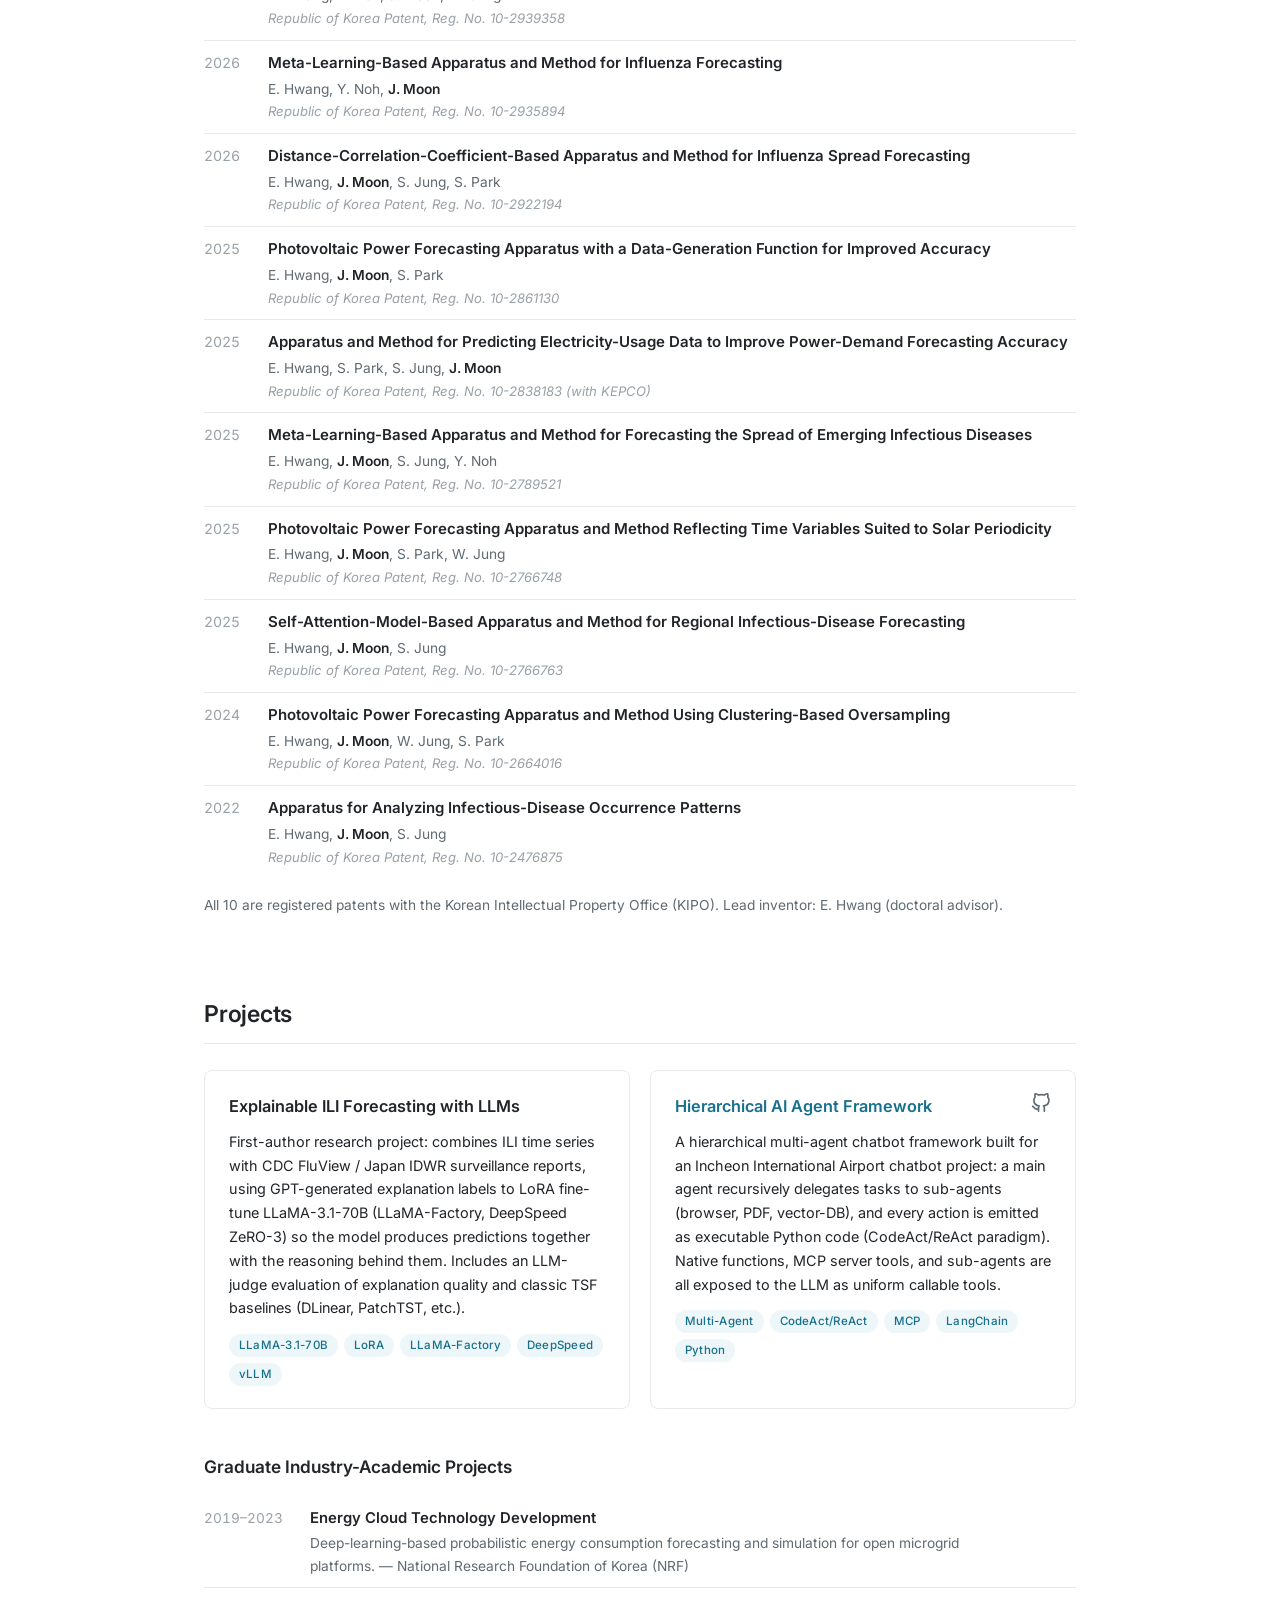
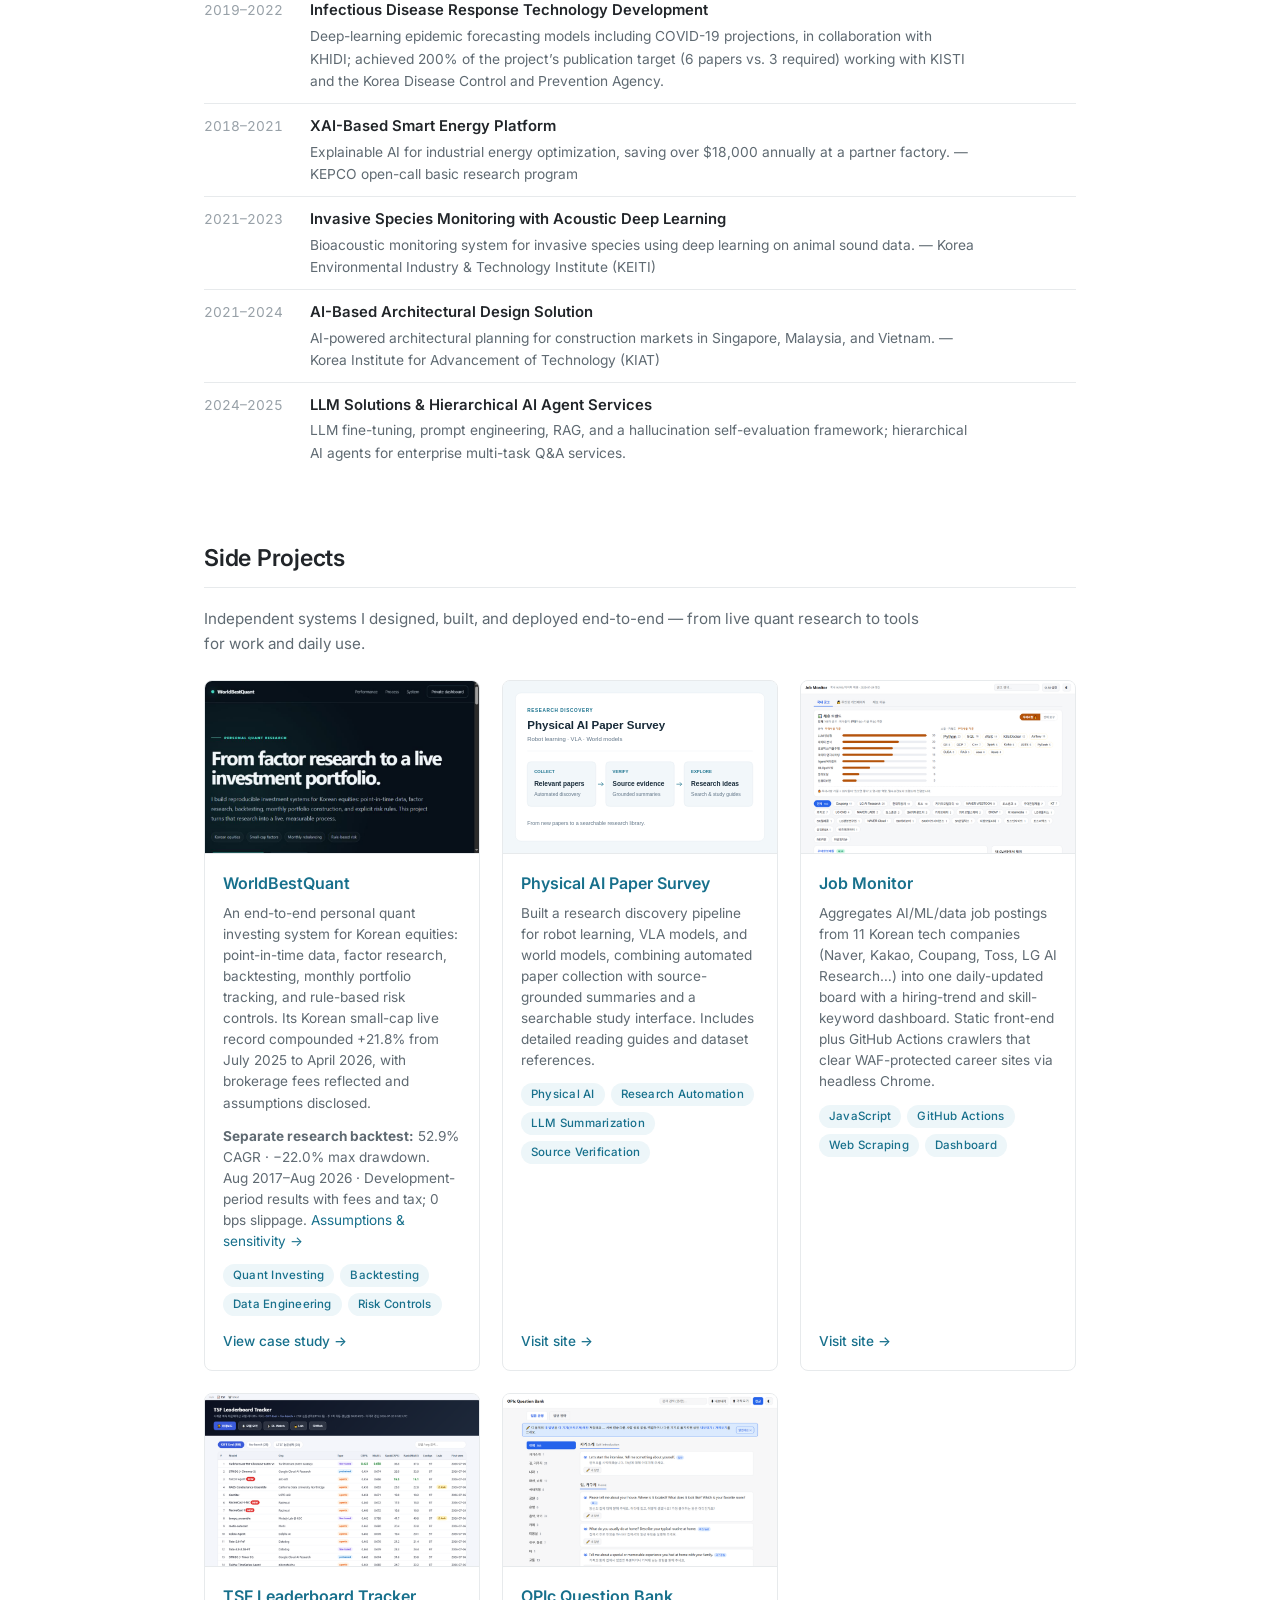
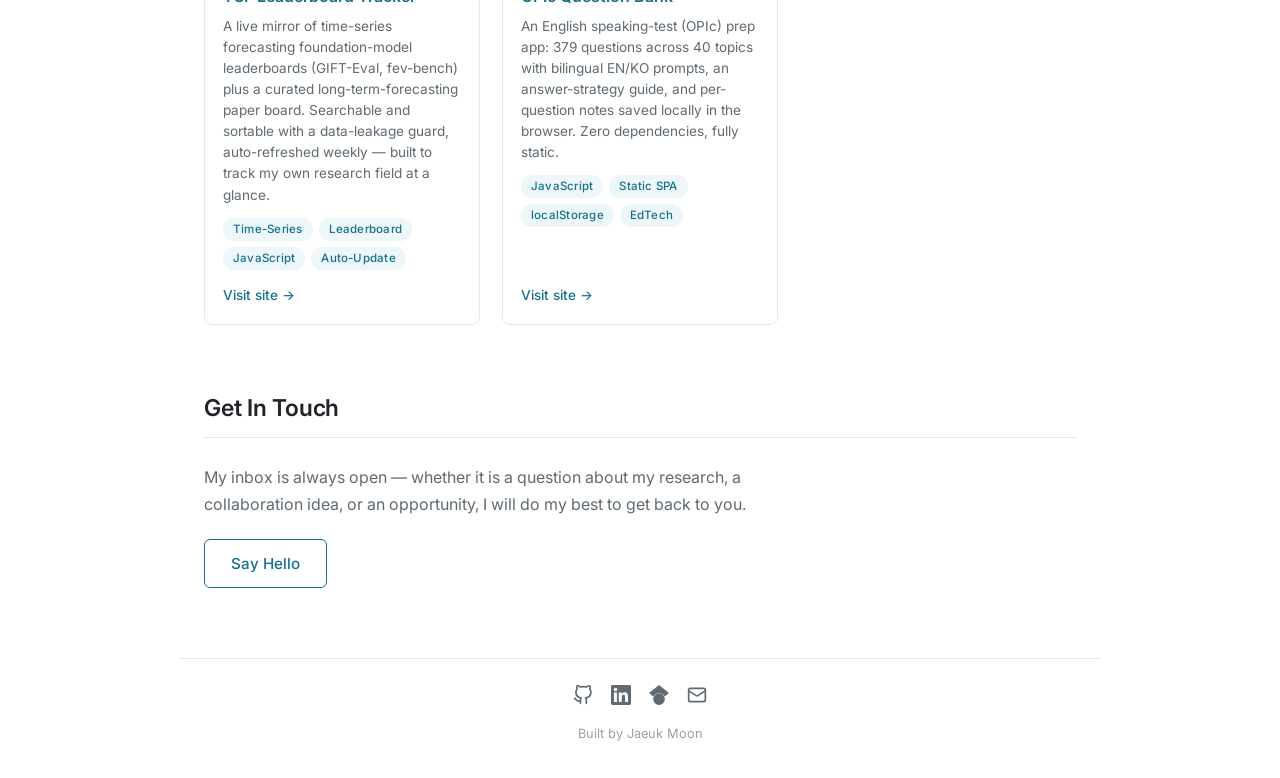
==== commit 7463b88f: "Refresh research focus and add Physical AI survey" ====
--- a/index.html
+++ b/index.html
@@ -58,7 +58,8 @@
         <div class="intro__text">
           <p>
             I am a Staff Engineer at Samsung Research, working on LLM post-training (SFT/RLHF),
-            on-device health LLMs, and vision-language-action &amp; world models for robotics.
+            health time-series representation learning, on-device health LLMs,
+            and vision-language-action &amp; world models for robotics.
             I received my Ph.D. in Electrical and Computer Engineering from Korea University
             (MILAB, advised by Prof. Eenjun Hwang), where I authored 8 first-author SCIE
             publications on machine learning for forecasting — from GAN-based data augmentation
@@ -66,30 +67,18 @@
             predictive models both accurate and explainable, especially under data-scarce,
             real-world conditions.
           </p>
-          <p class="intro__skills-lead">Here are a few technologies I have been working with recently:</p>
+          <p class="intro__skills-lead"><strong>Research interests</strong></p>
           <div class="intro__skills">
             <ul class="tick-list">
-              <li>LLM Post-Training (SFT, RLHF)</li>
-              <li>LoRA / PEFT</li>
-              <li>Time-Series Forecasting</li>
-              <li>Meta-Learning (MAML)</li>
-              <li>GANs / Data Augmentation</li>
-              <li>Explainable AI (SHAP)</li>
-              <li>RAG &amp; LLM Agents</li>
-              <li>LLM Evaluation (LLM-as-a-Judge)</li>
+              <li>Time-Series Forecasting &amp; Foundation Models</li>
+              <li>Health &amp; Physiological Signal Representation Learning</li>
             </ul>
             <ul class="tick-list">
-              <li>Python</li>
-              <li>PyTorch</li>
-              <li>TensorFlow</li>
-              <li>LLaMA-Factory</li>
-              <li>vLLM</li>
-              <li>SGLang</li>
-              <li>DeepSpeed</li>
-              <li>Ray</li>
-              <li>HuggingFace</li>
+              <li>LLM Post-Training &amp; Evaluation</li>
+              <li>Vision-Language-Action &amp; World Models</li>
             </ul>
           </div>
+          <p class="intro__skills-lead"><strong>Tools:</strong> Python · PyTorch · Hugging Face · vLLM</p>
         </div>
 
         <aside class="intro__aside" aria-label="Profile and education">
@@ -141,6 +130,7 @@
         <ul class="tick-list tick-list--roomy">
           <li>Conduct LLM post-training research — supervised fine-tuning (SFT) and reinforcement learning from human feedback (RLHF) — to improve alignment and deployability of Samsung Gauss, Samsung’s internal LLM.</li>
           <li>Develop an on-device LLM for wearable health monitoring, applying time-series forecasting and self-supervised learning to extract health signals from noisy wearable sensor data.</li>
+          <li>Develop self-supervised representations of continuous glucose monitoring (CGM) data, adapting time-series foundation models for health-related classification and postprandial glucose response prediction under limited pretraining data.</li>
           <li>Research vision-language-action (VLA) models and world models for robotics, coupling action-conditioned future prediction with policy learning to ground robot actions in physical dynamics.</li>
           <li>Lead independent research on LLM-based influenza-like illness (ILI) forecasting, integrating multimodal inputs (numerical time series + textual surveillance reports) for explainable predictions.</li>
         </ul>
@@ -591,8 +581,21 @@
           <div class="build__body">
             <h3 class="build__title"><a href="https://jaeukmoon.github.io/cockpit/" target="_blank" rel="noreferrer noopener">WorldBestQuant</a></h3>
             <p class="build__desc">An end-to-end personal quant investing system for Korean equities: point-in-time data, factor research, backtesting, monthly portfolio tracking, and rule-based risk controls. Its Korean small-cap live record compounded +21.8% from July 2025 to April 2026, with brokerage fees reflected and assumptions disclosed.</p>
+            <p class="build__desc"><strong>Separate research backtest:</strong> 52.9% CAGR · −22.0% max drawdown.<br>Aug 2017–Aug 2026 · Development-period results with fees and tax; 0 bps slippage. <a href="https://jaeukmoon.github.io/cockpit/#backtest">Assumptions &amp; sensitivity →</a></p>
             <ul class="tags"><li>Quant Investing</li><li>Backtesting</li><li>Data Engineering</li><li>Risk Controls</li></ul>
             <a class="build__link" href="https://jaeukmoon.github.io/cockpit/" target="_blank" rel="noreferrer noopener">View case study &rarr;</a>
+          </div>
+        </li>
+
+        <li class="build">
+          <a class="build__thumb" href="https://jaeukmoon.github.io/wm-survey-site/" target="_blank" rel="noreferrer noopener" aria-label="Open Physical AI Paper Survey">
+            <img src="assets/builds/physical-ai-survey.svg" alt="Physical AI Paper Survey workflow: collect papers, verify source evidence, and explore summaries and study guides" loading="lazy" width="880" height="550">
+          </a>
+          <div class="build__body">
+            <h3 class="build__title"><a href="https://jaeukmoon.github.io/wm-survey-site/" target="_blank" rel="noreferrer noopener">Physical AI Paper Survey</a></h3>
+            <p class="build__desc">Built a research discovery pipeline for robot learning, VLA models, and world models, combining automated paper collection with source-grounded summaries and a searchable study interface. Includes detailed reading guides and dataset references.</p>
+            <ul class="tags"><li>Physical AI</li><li>Research Automation</li><li>LLM Summarization</li><li>Source Verification</li></ul>
+            <a class="build__link" href="https://jaeukmoon.github.io/wm-survey-site/" target="_blank" rel="noreferrer noopener">Visit site &rarr;</a>
           </div>
         </li>
 
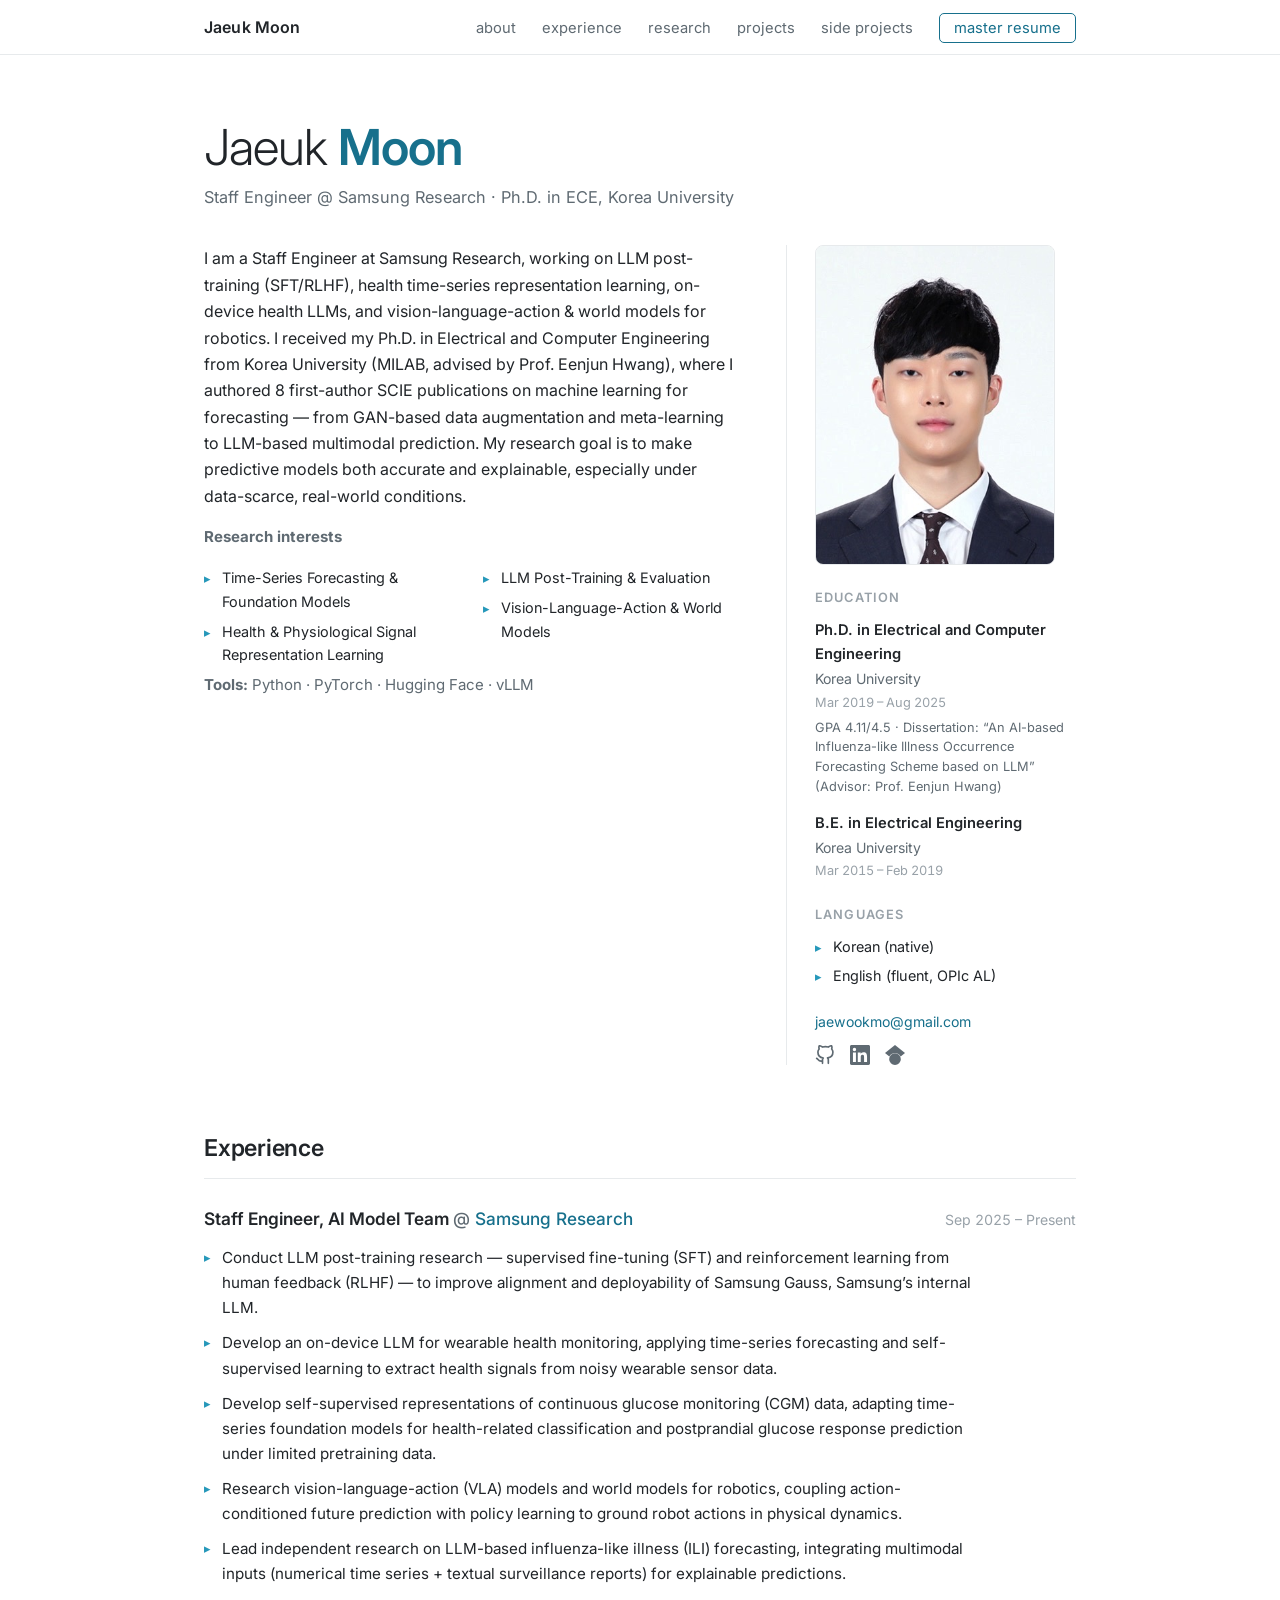
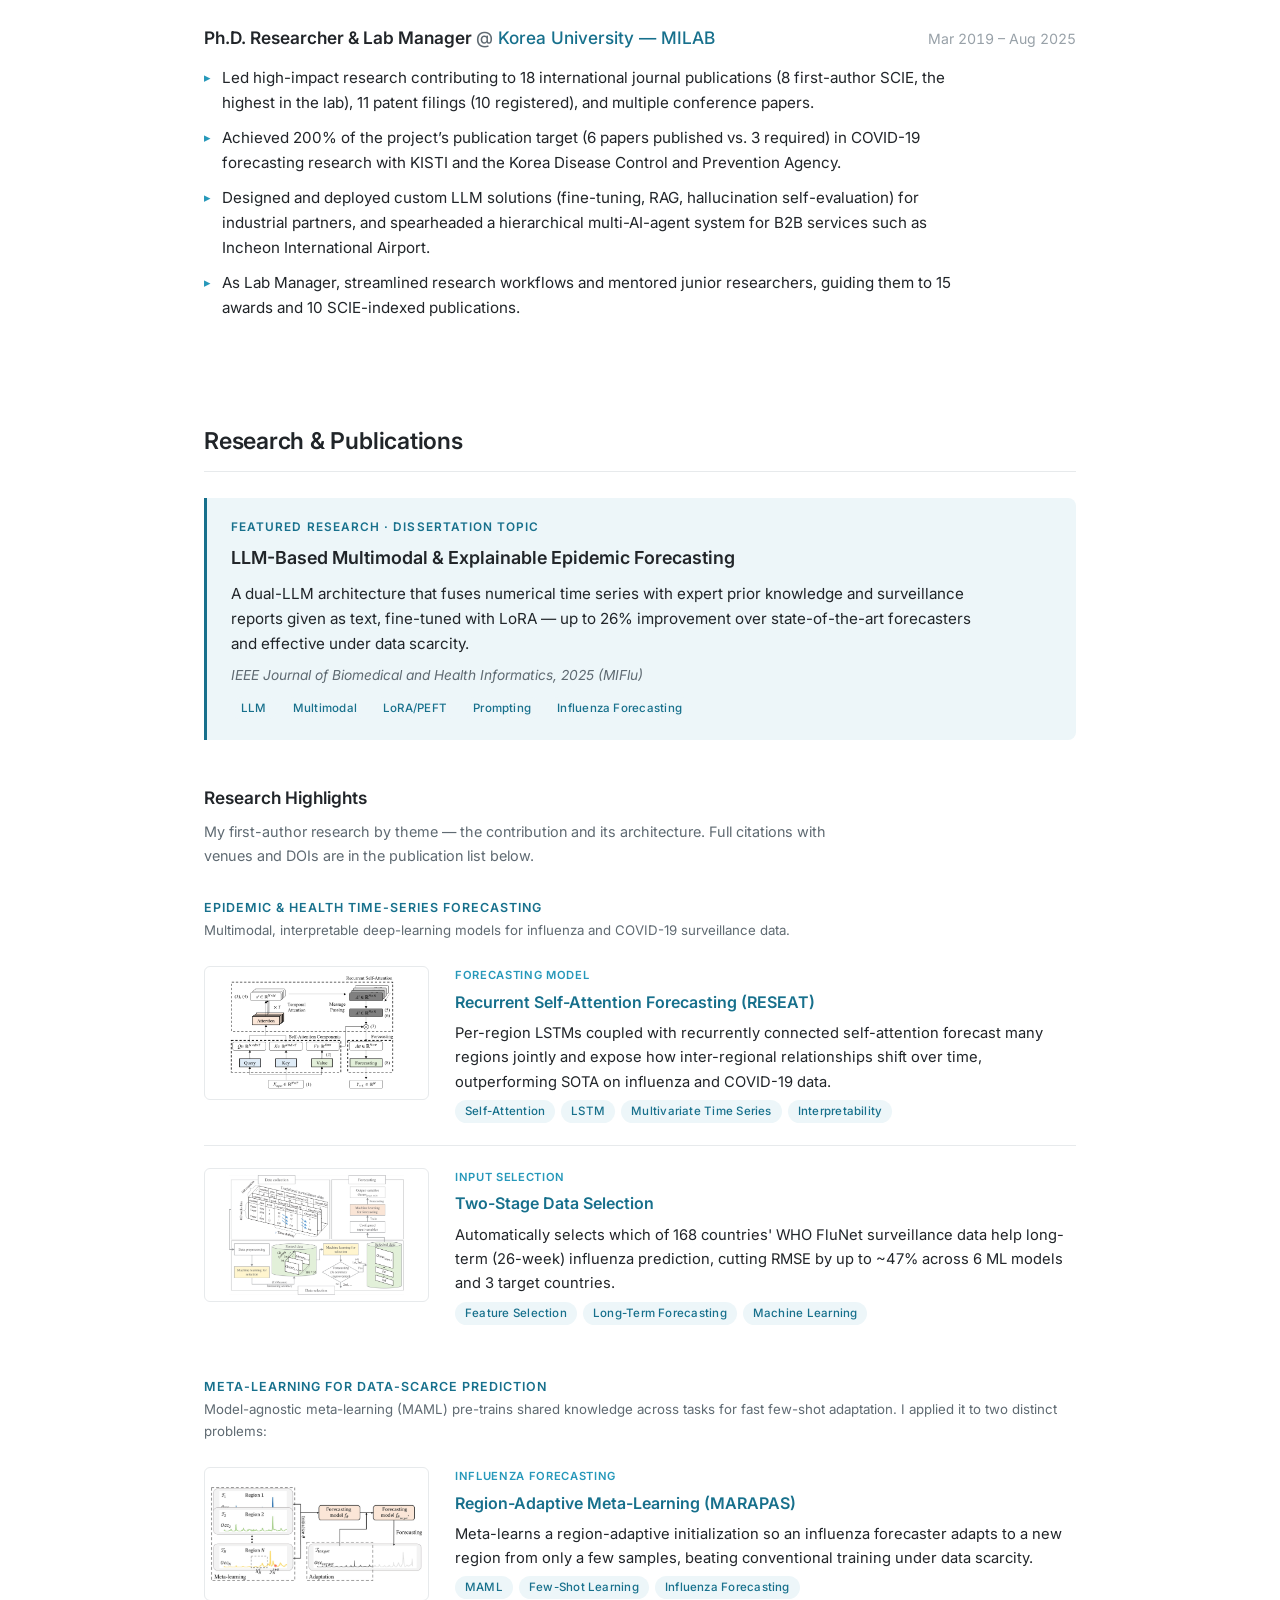
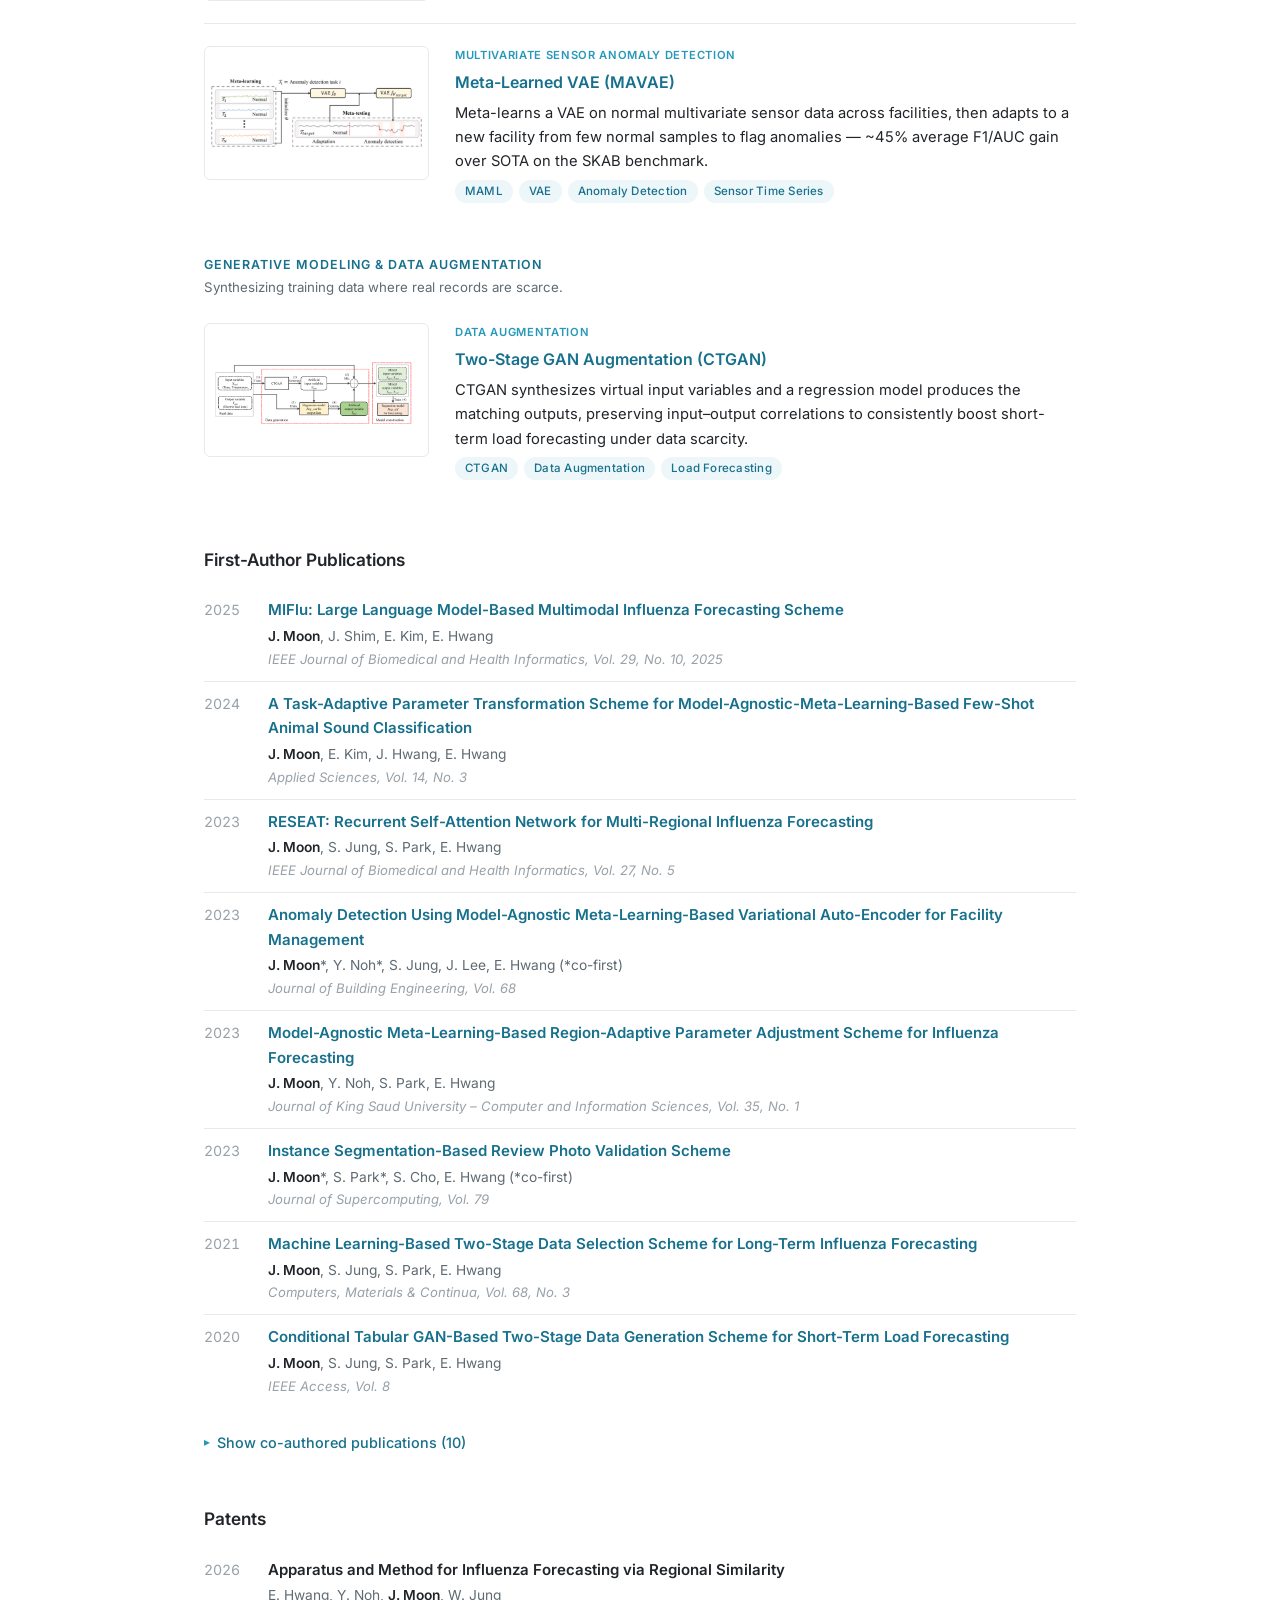
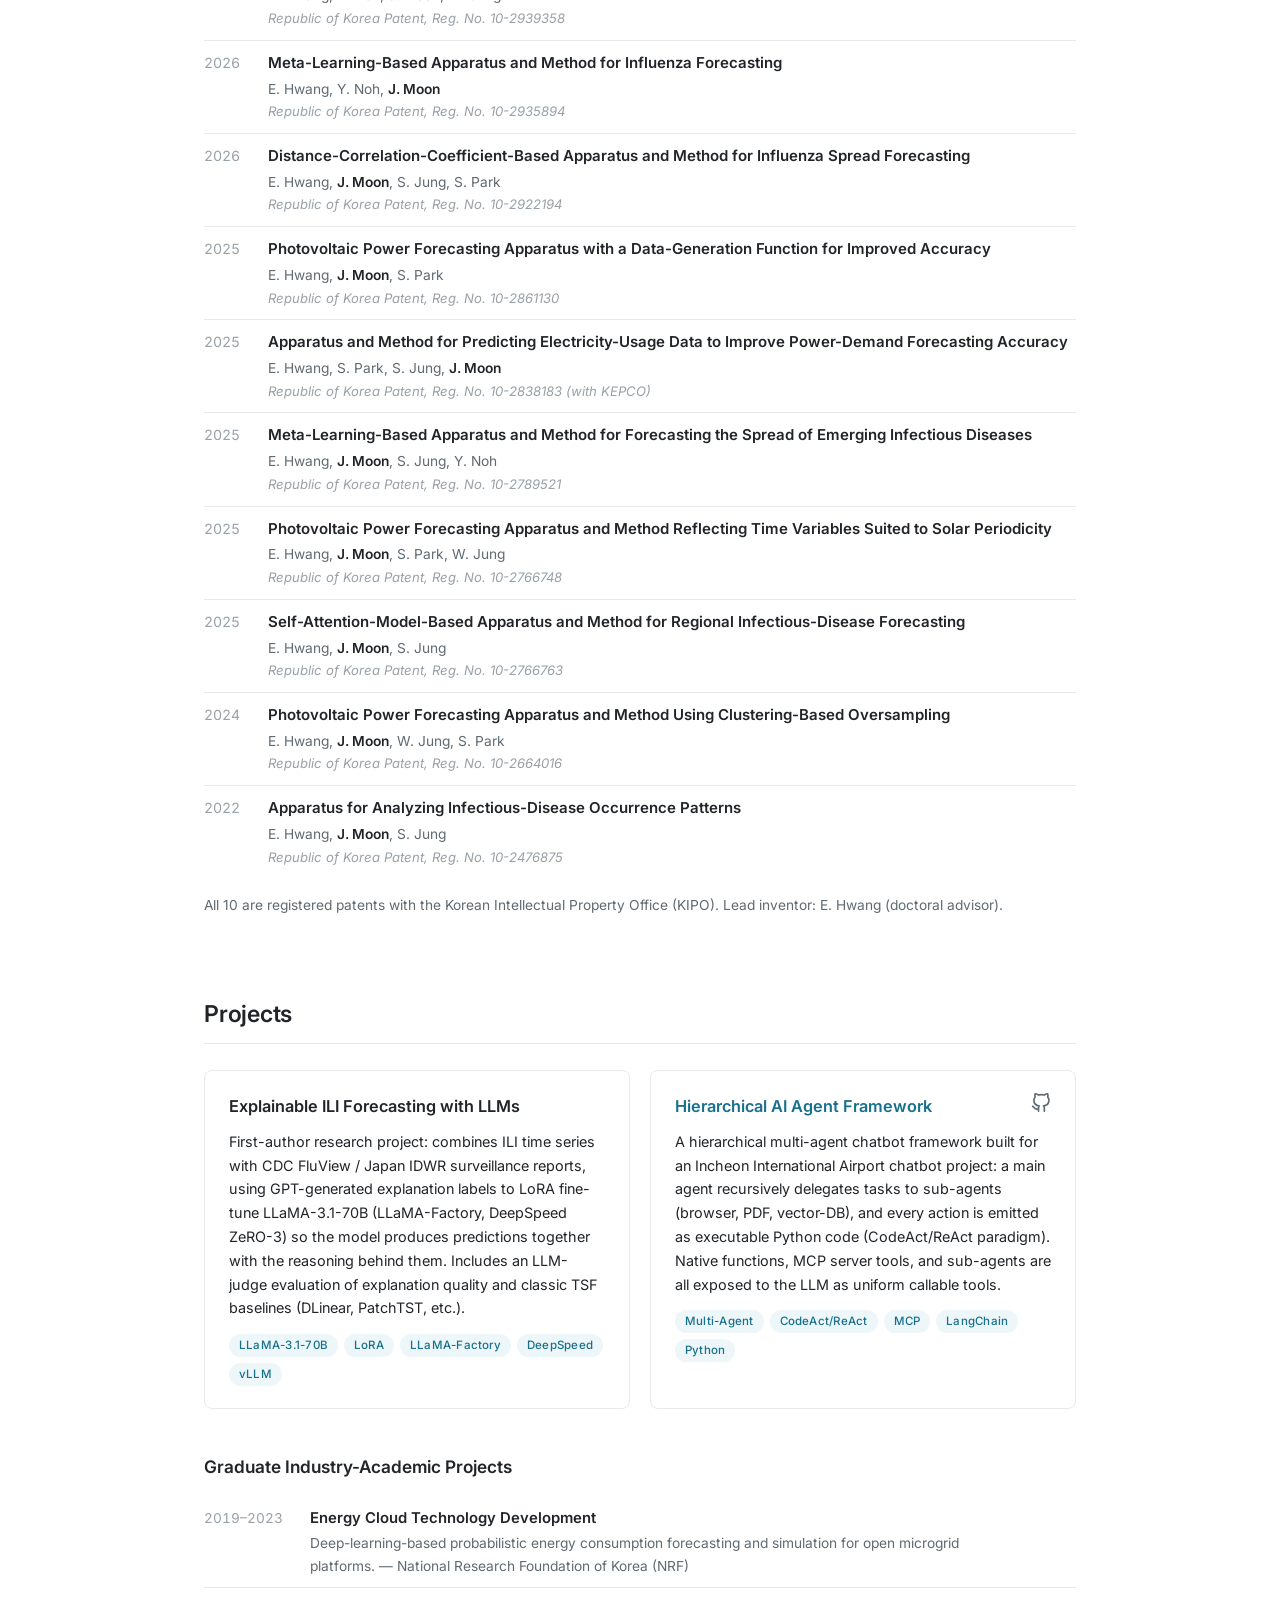
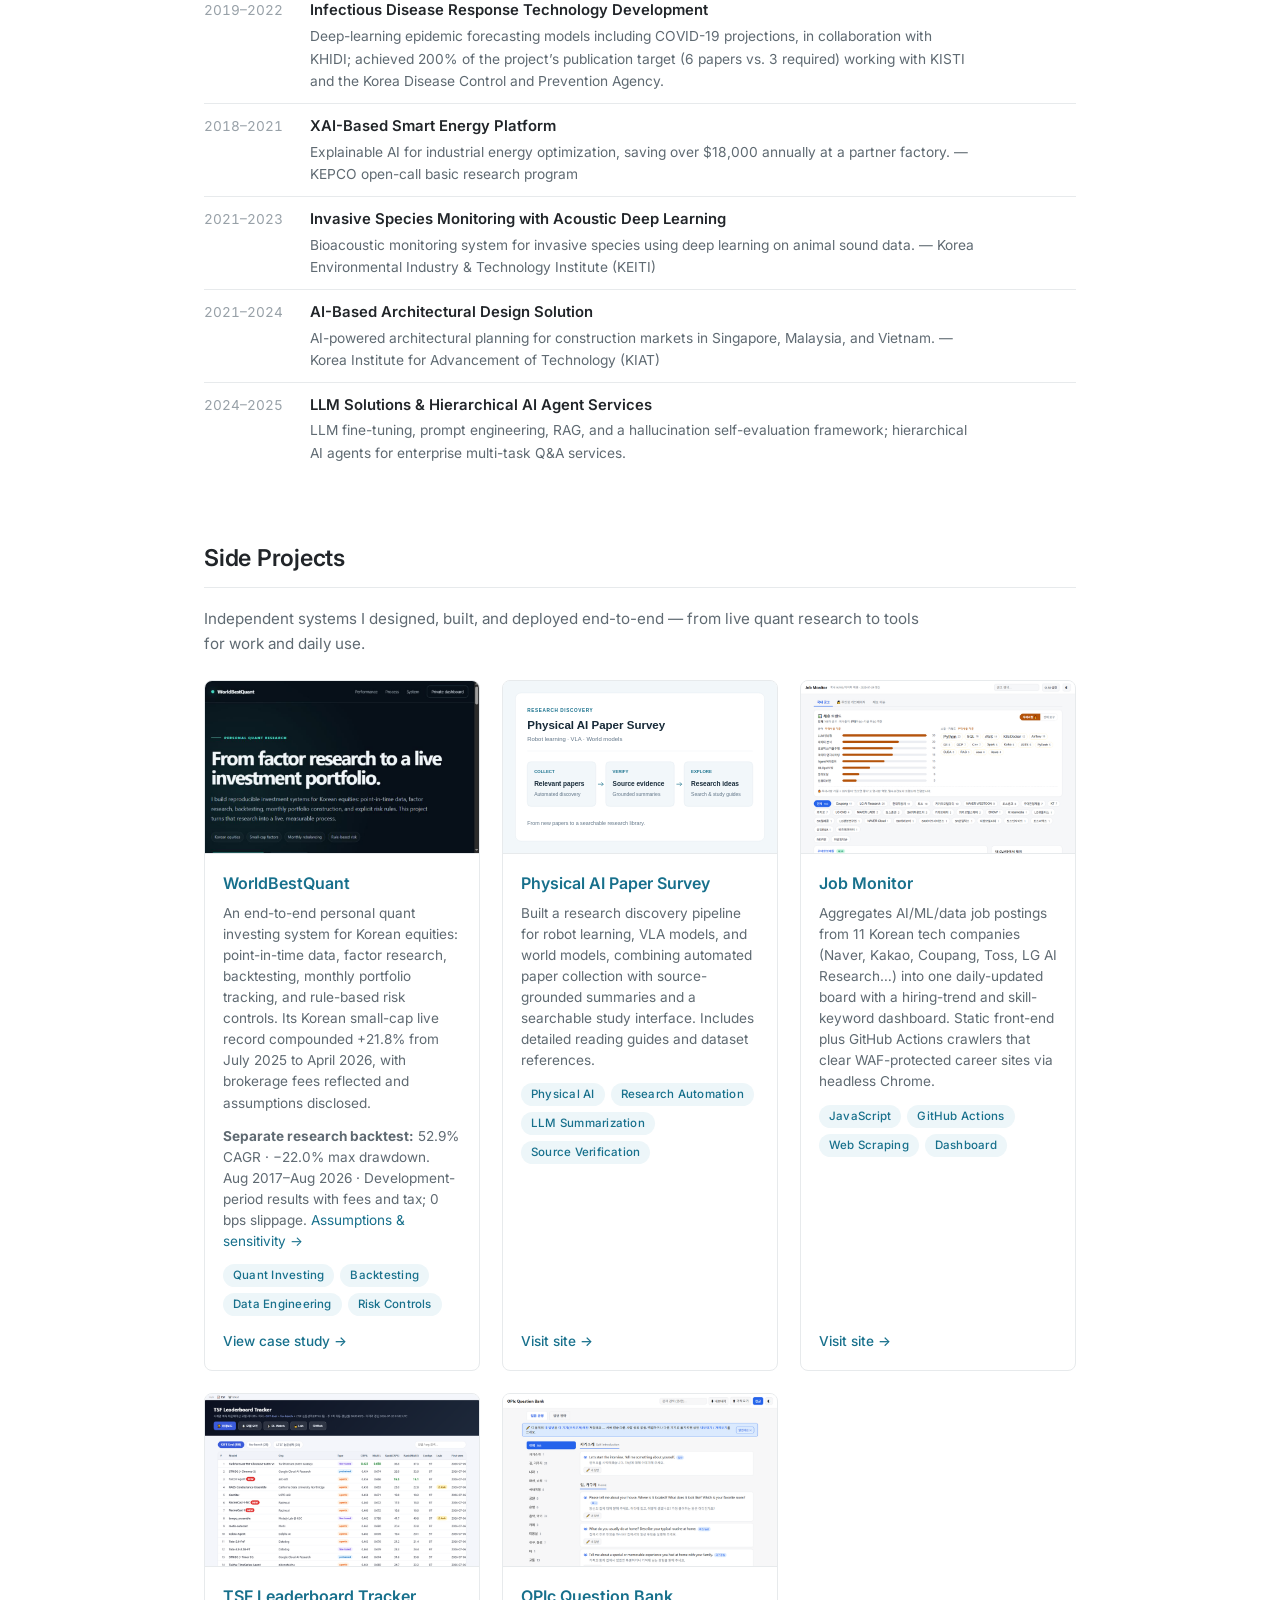
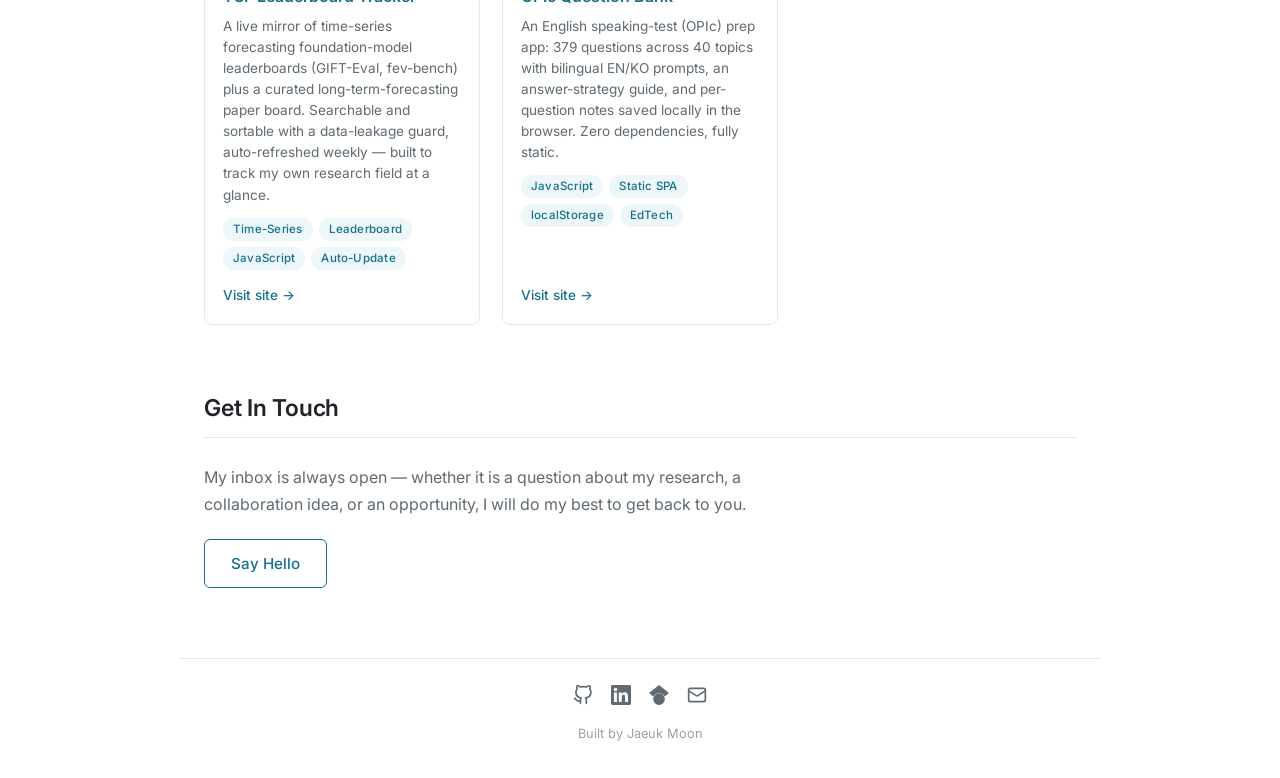
==== commit 60a48213: "Link public copy of current general master resume" ====
--- a/index.html
+++ b/index.html
@@ -40,7 +40,7 @@
           <li><a href="#research">research</a></li>
           <li><a href="#projects">projects</a></li>
           <li><a href="#builds">side projects</a></li>
-          <li><a class="nav__resume" href="assets/resume.pdf" target="_blank" rel="noreferrer noopener">resume</a></li>
+          <li><a class="nav__resume" href="assets/master-resume.docx" download="Jaeuk_Moon_Master_Resume.docx" aria-label="Download master resume (Word document)">master resume</a></li>
         </ul>
       </nav>
     </div>
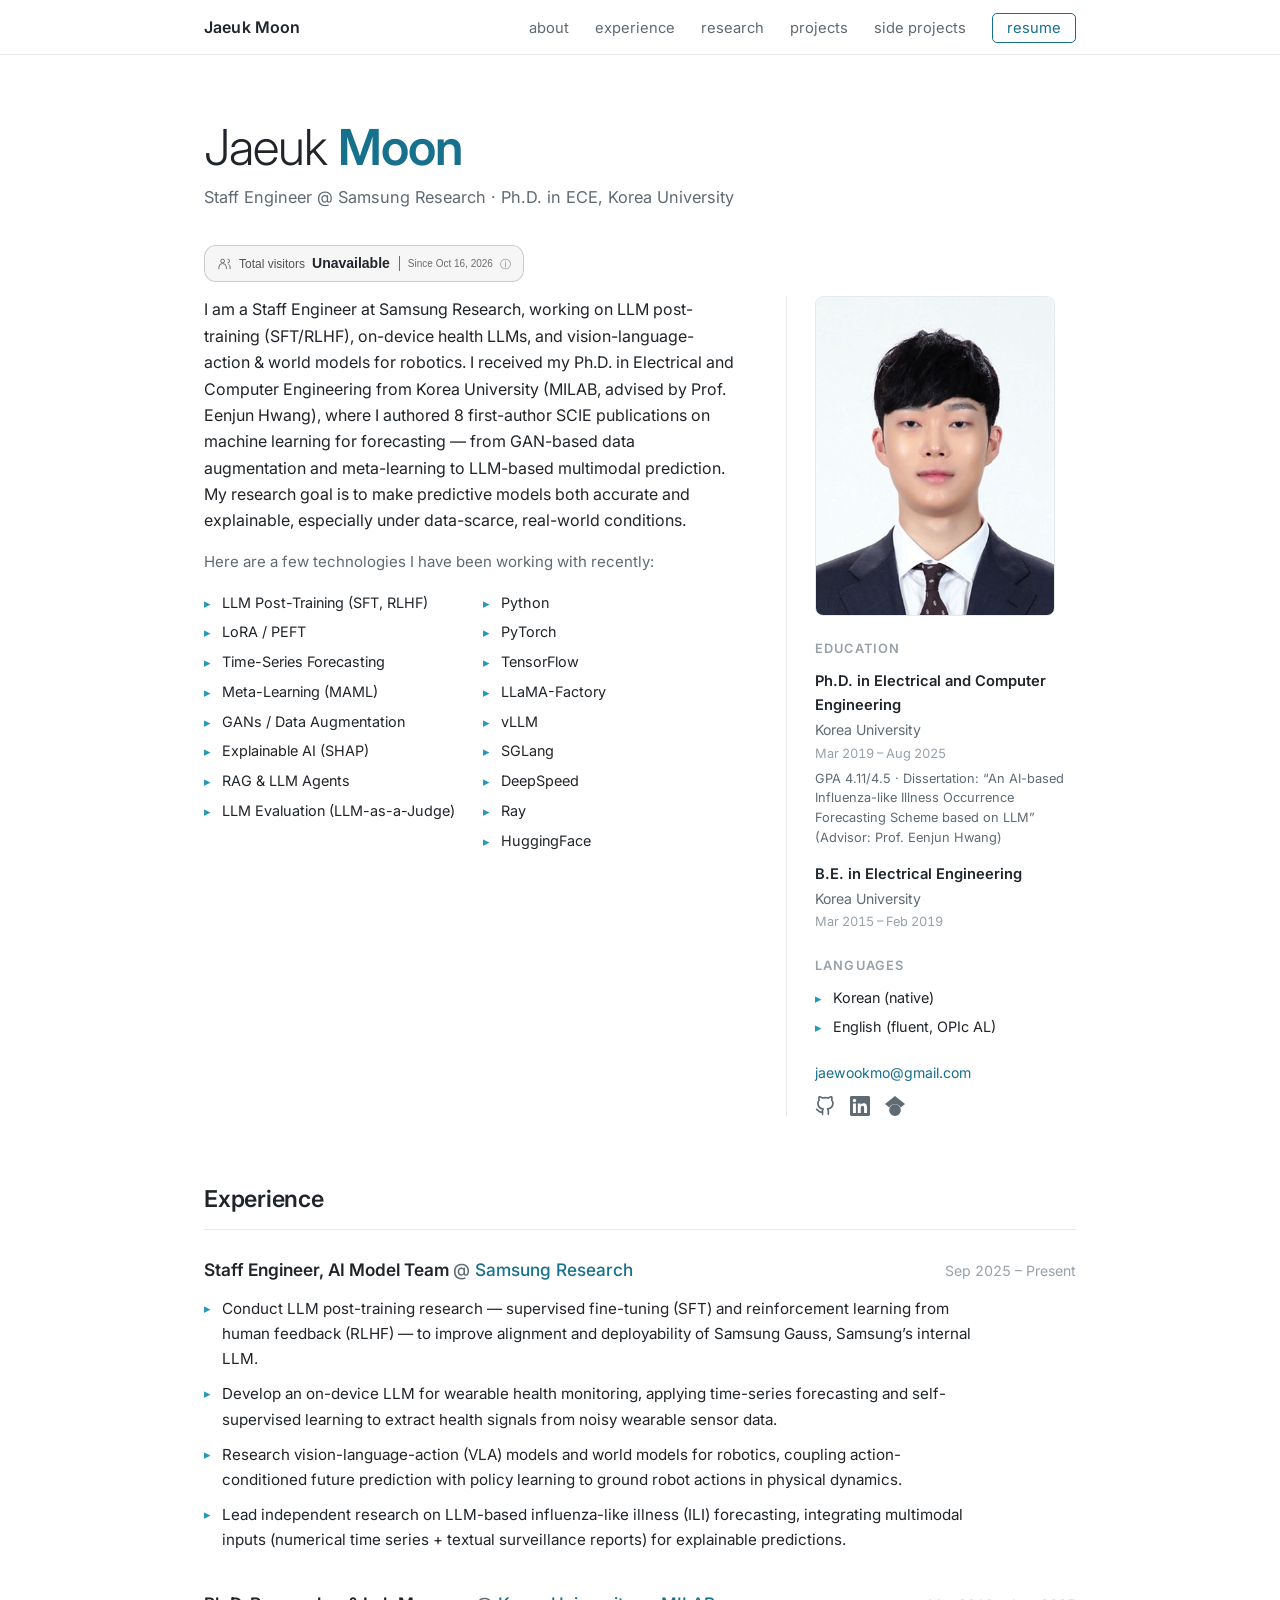
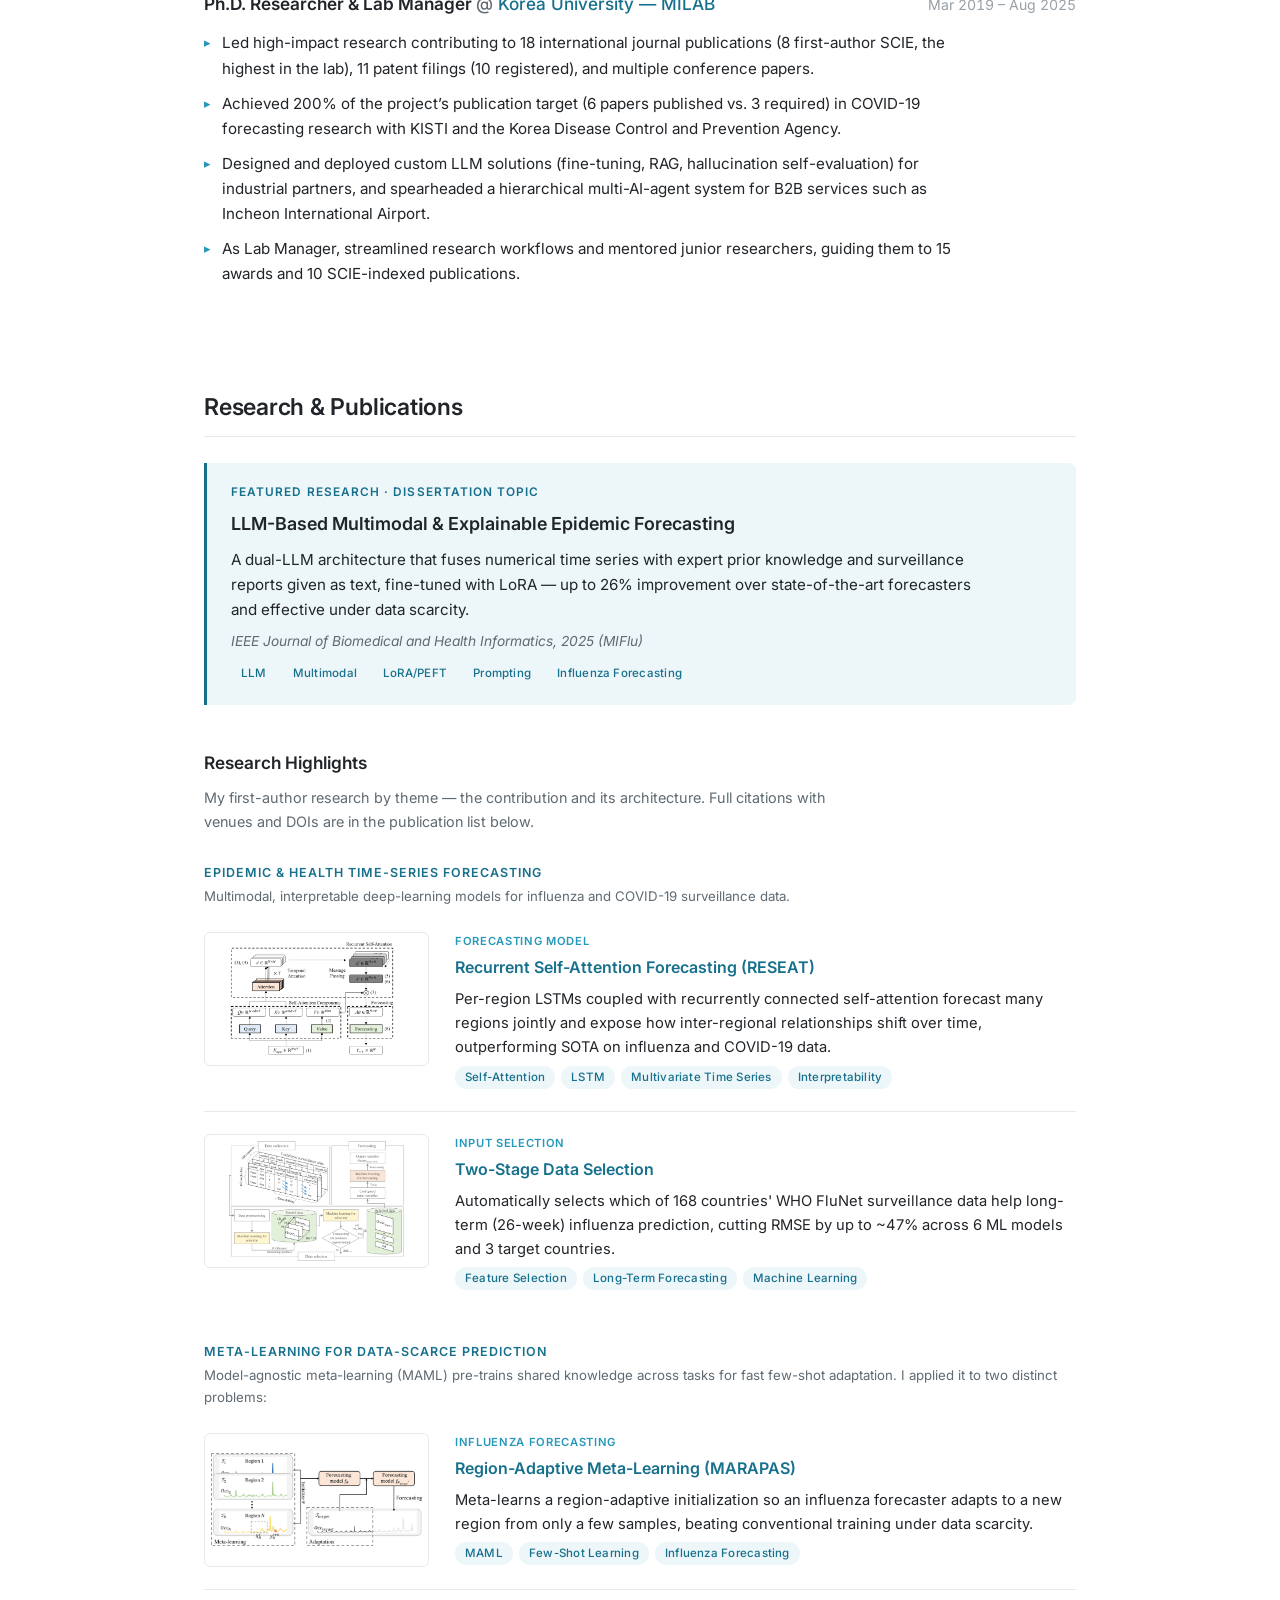
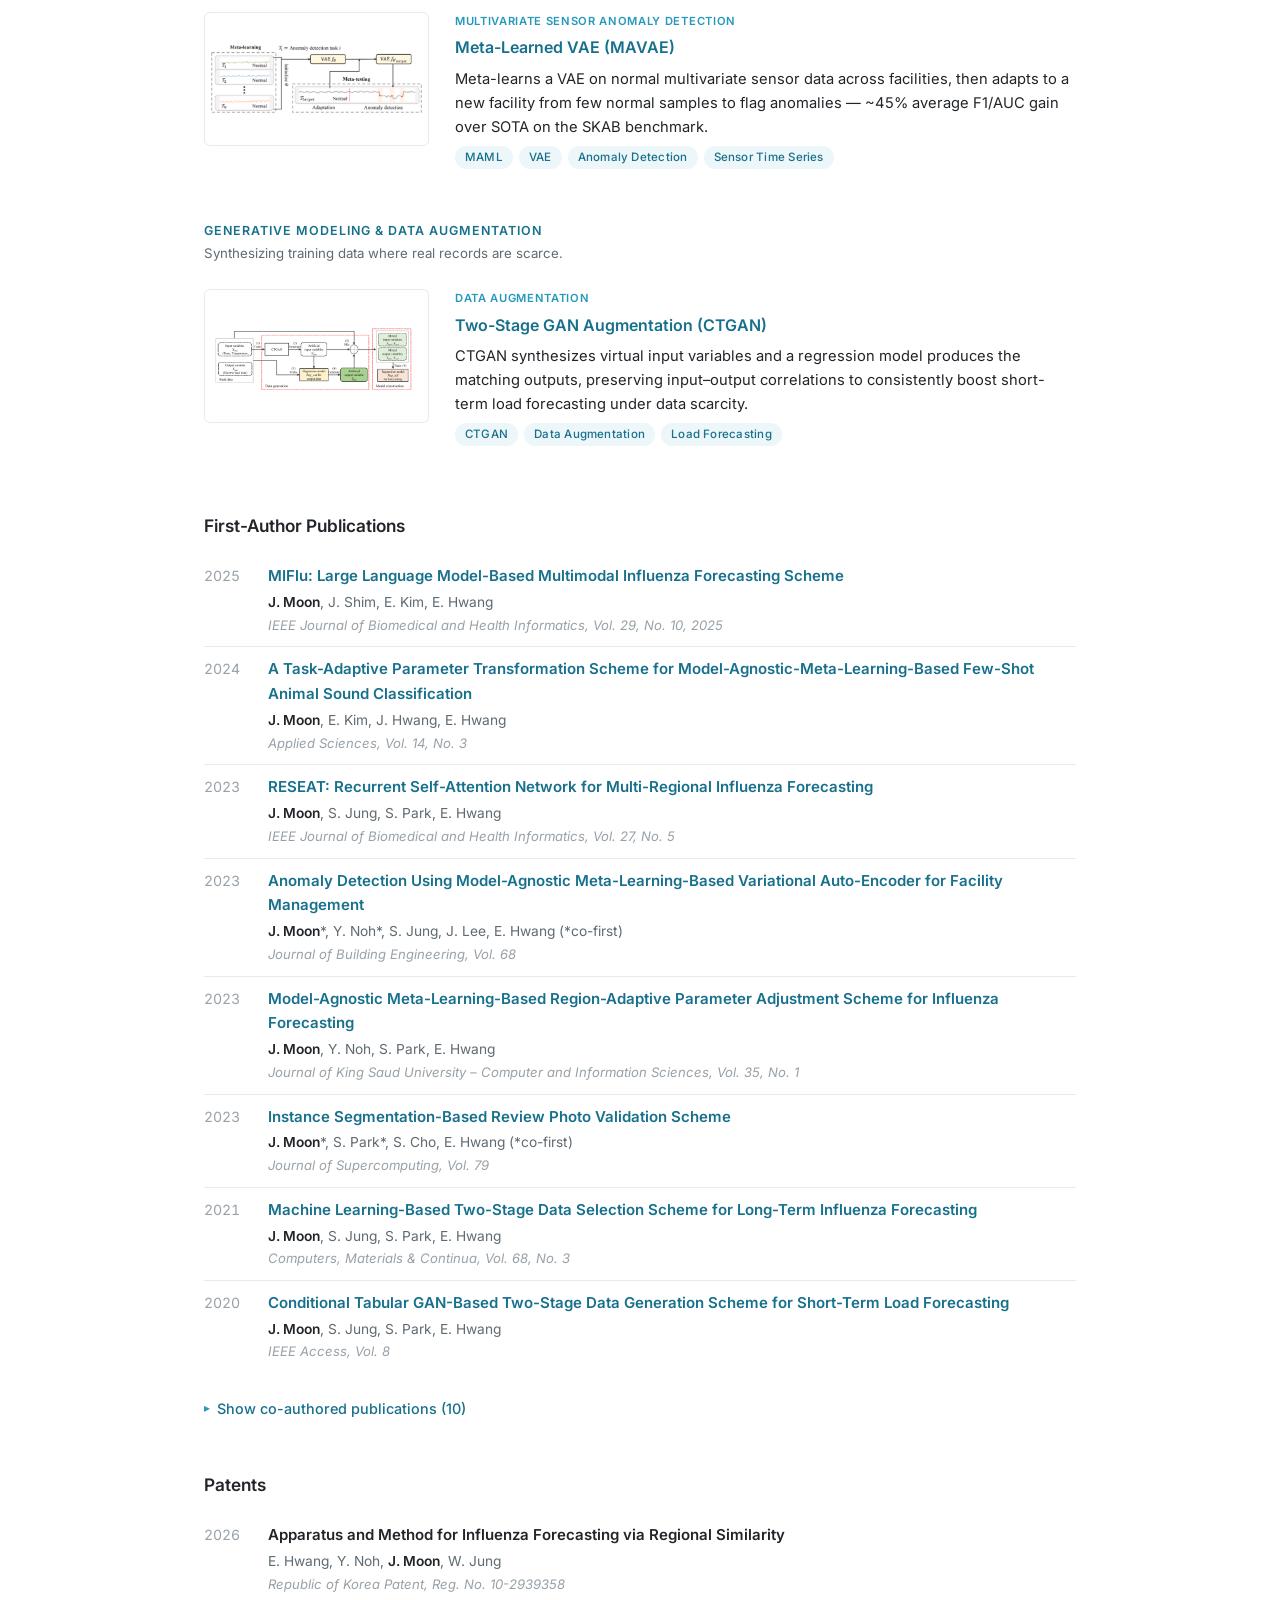
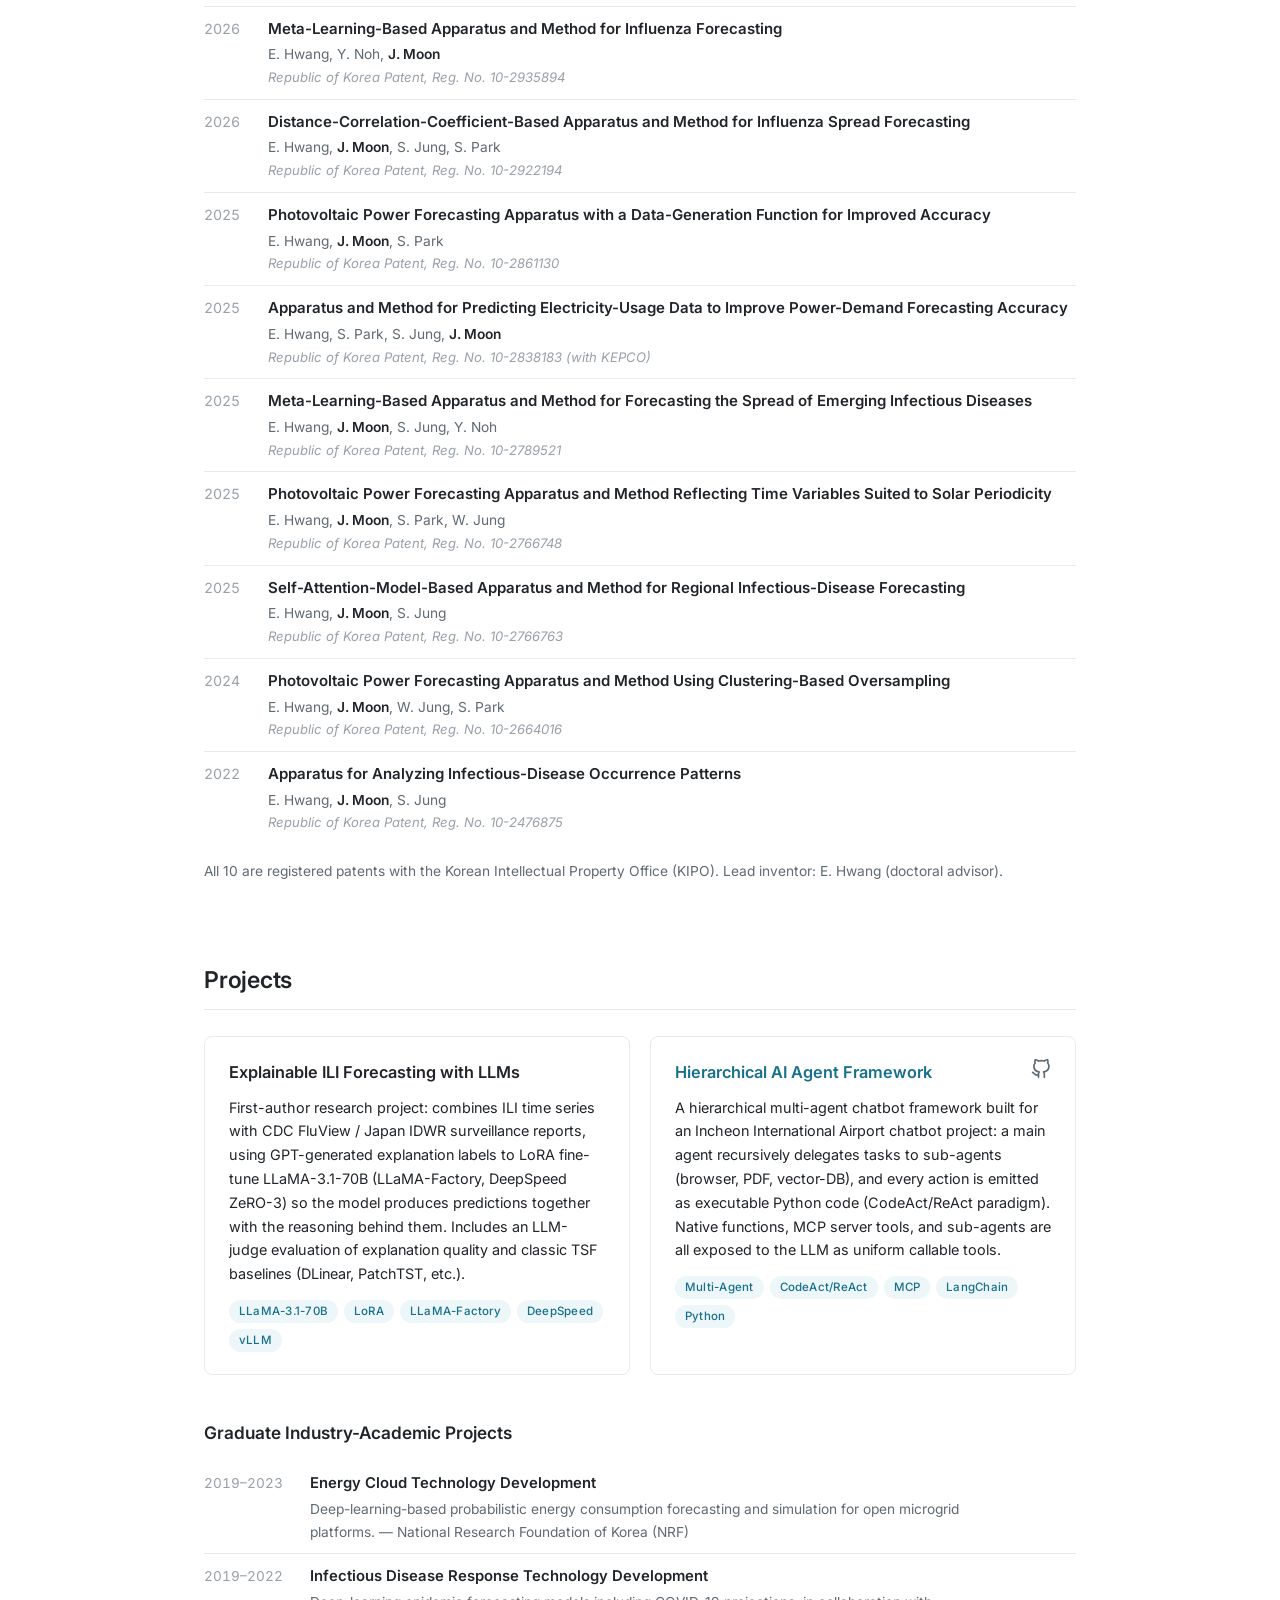
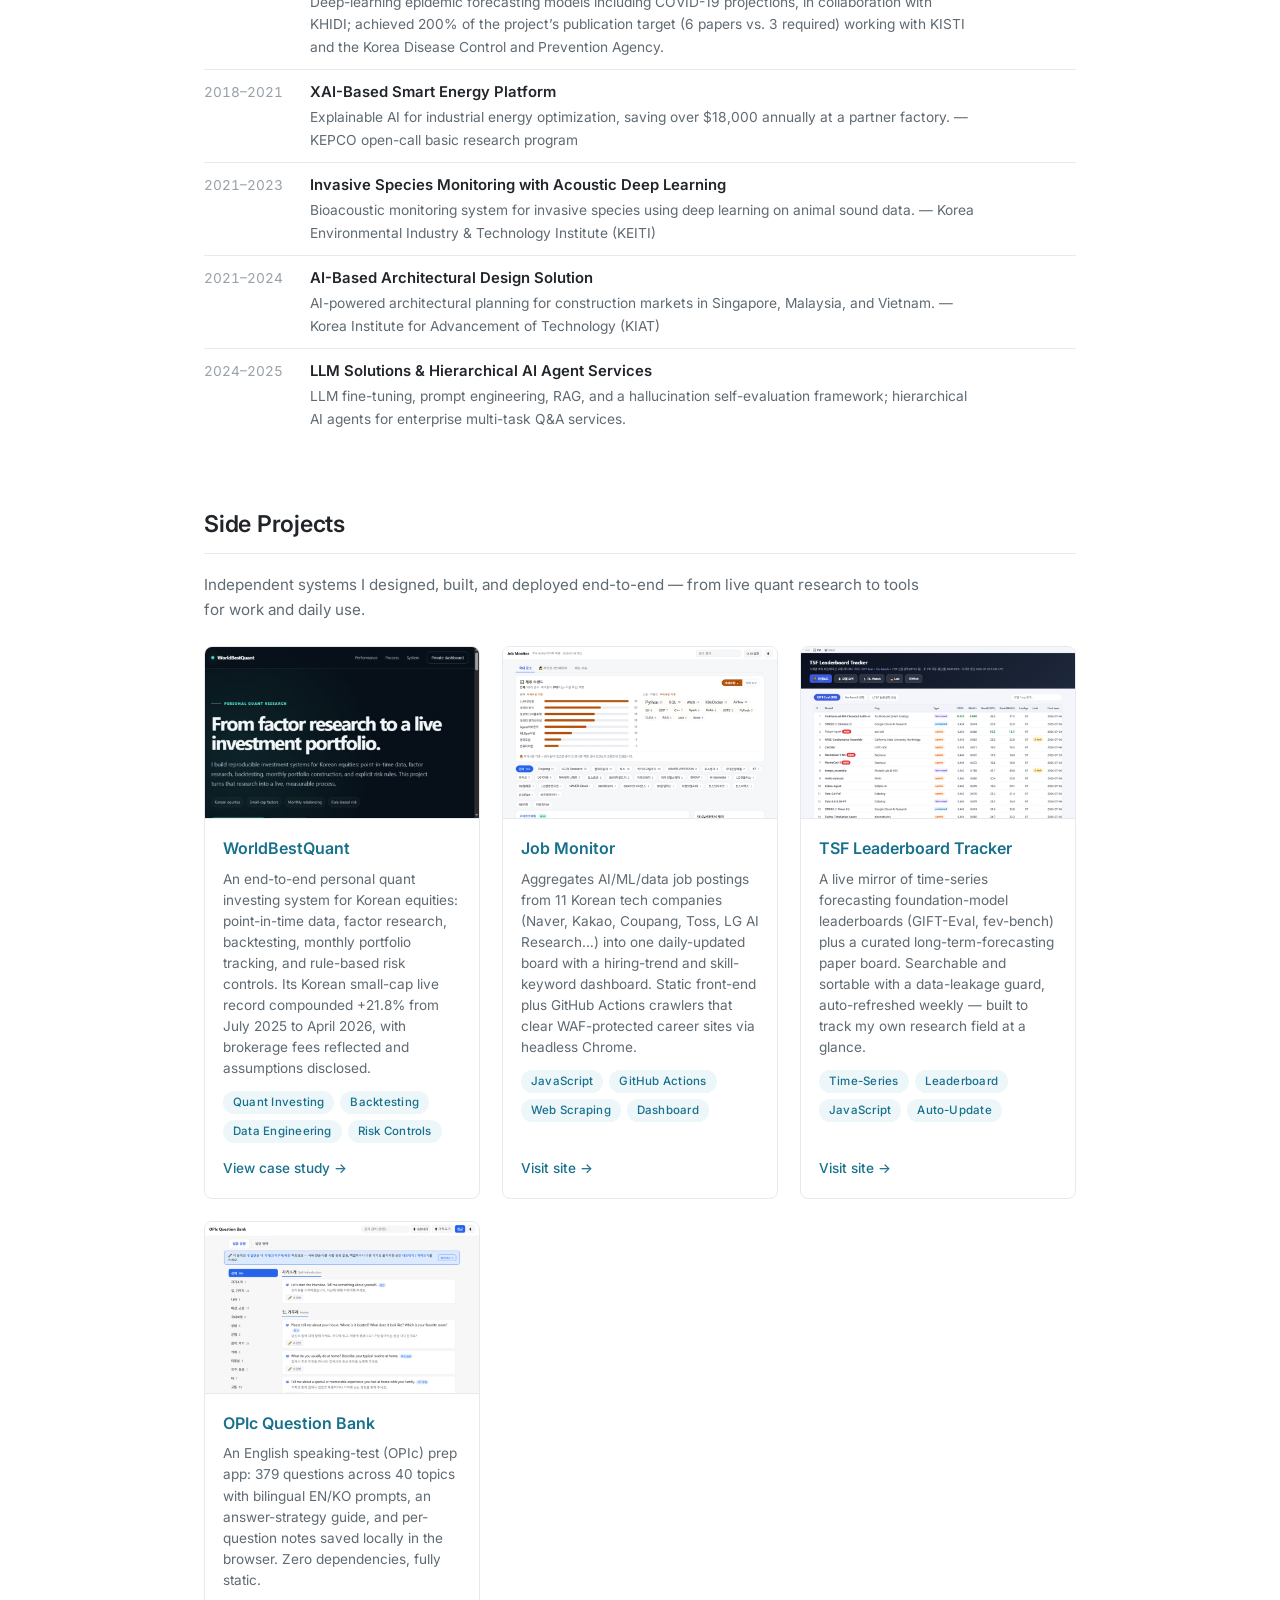
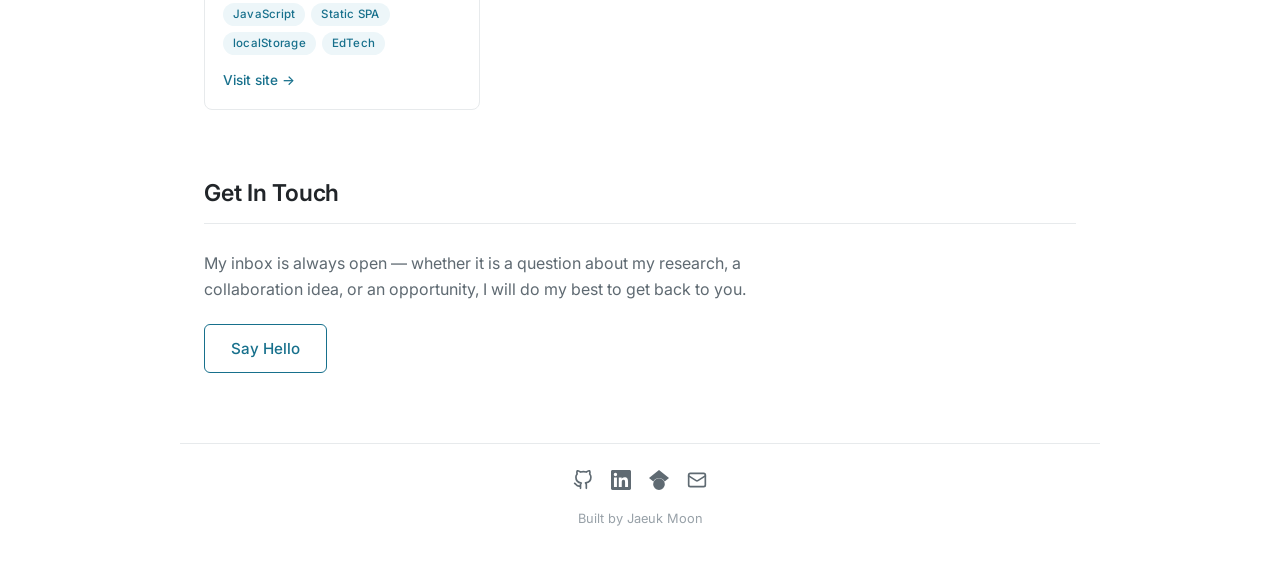
==== commit c1f2776e: "feat: show cumulative visitors across public sites" ====
--- a/index.html
+++ b/index.html
@@ -22,6 +22,7 @@
   <link href="https://fonts.googleapis.com/css2?family=Inter:wght@300;400;500;600;700&display=swap" rel="stylesheet" />
 
   <link rel="stylesheet" href="css/style.css" />
+<script defer src="/visitor-counter.js" data-site="portfolio"></script>
 </head>
 <body>
   <a class="skip-link" href="#content">Skip to Content</a>
@@ -40,7 +41,7 @@
           <li><a href="#research">research</a></li>
           <li><a href="#projects">projects</a></li>
           <li><a href="#builds">side projects</a></li>
-          <li><a class="nav__resume" href="assets/master-resume.docx" download="Jaeuk_Moon_Master_Resume.docx" aria-label="Download master resume (Word document)">master resume</a></li>
+          <li><a class="nav__resume" href="assets/resume.pdf" target="_blank" rel="noreferrer noopener">resume</a></li>
         </ul>
       </nav>
     </div>
@@ -58,8 +59,7 @@
         <div class="intro__text">
           <p>
             I am a Staff Engineer at Samsung Research, working on LLM post-training (SFT/RLHF),
-            health time-series representation learning, on-device health LLMs,
-            and vision-language-action &amp; world models for robotics.
+            on-device health LLMs, and vision-language-action &amp; world models for robotics.
             I received my Ph.D. in Electrical and Computer Engineering from Korea University
             (MILAB, advised by Prof. Eenjun Hwang), where I authored 8 first-author SCIE
             publications on machine learning for forecasting — from GAN-based data augmentation
@@ -67,18 +67,30 @@
             predictive models both accurate and explainable, especially under data-scarce,
             real-world conditions.
           </p>
-          <p class="intro__skills-lead"><strong>Research interests</strong></p>
+          <p class="intro__skills-lead">Here are a few technologies I have been working with recently:</p>
           <div class="intro__skills">
             <ul class="tick-list">
-              <li>Time-Series Forecasting &amp; Foundation Models</li>
-              <li>Health &amp; Physiological Signal Representation Learning</li>
+              <li>LLM Post-Training (SFT, RLHF)</li>
+              <li>LoRA / PEFT</li>
+              <li>Time-Series Forecasting</li>
+              <li>Meta-Learning (MAML)</li>
+              <li>GANs / Data Augmentation</li>
+              <li>Explainable AI (SHAP)</li>
+              <li>RAG &amp; LLM Agents</li>
+              <li>LLM Evaluation (LLM-as-a-Judge)</li>
             </ul>
             <ul class="tick-list">
-              <li>LLM Post-Training &amp; Evaluation</li>
-              <li>Vision-Language-Action &amp; World Models</li>
+              <li>Python</li>
+              <li>PyTorch</li>
+              <li>TensorFlow</li>
+              <li>LLaMA-Factory</li>
+              <li>vLLM</li>
+              <li>SGLang</li>
+              <li>DeepSpeed</li>
+              <li>Ray</li>
+              <li>HuggingFace</li>
             </ul>
           </div>
-          <p class="intro__skills-lead"><strong>Tools:</strong> Python · PyTorch · Hugging Face · vLLM</p>
         </div>
 
         <aside class="intro__aside" aria-label="Profile and education">
@@ -130,7 +142,6 @@
         <ul class="tick-list tick-list--roomy">
           <li>Conduct LLM post-training research — supervised fine-tuning (SFT) and reinforcement learning from human feedback (RLHF) — to improve alignment and deployability of Samsung Gauss, Samsung’s internal LLM.</li>
           <li>Develop an on-device LLM for wearable health monitoring, applying time-series forecasting and self-supervised learning to extract health signals from noisy wearable sensor data.</li>
-          <li>Develop self-supervised representations of continuous glucose monitoring (CGM) data, adapting time-series foundation models for health-related classification and postprandial glucose response prediction under limited pretraining data.</li>
           <li>Research vision-language-action (VLA) models and world models for robotics, coupling action-conditioned future prediction with policy learning to ground robot actions in physical dynamics.</li>
           <li>Lead independent research on LLM-based influenza-like illness (ILI) forecasting, integrating multimodal inputs (numerical time series + textual surveillance reports) for explainable predictions.</li>
         </ul>
@@ -581,21 +592,8 @@
           <div class="build__body">
             <h3 class="build__title"><a href="https://jaeukmoon.github.io/cockpit/" target="_blank" rel="noreferrer noopener">WorldBestQuant</a></h3>
             <p class="build__desc">An end-to-end personal quant investing system for Korean equities: point-in-time data, factor research, backtesting, monthly portfolio tracking, and rule-based risk controls. Its Korean small-cap live record compounded +21.8% from July 2025 to April 2026, with brokerage fees reflected and assumptions disclosed.</p>
-            <p class="build__desc"><strong>Separate research backtest:</strong> 52.9% CAGR · −22.0% max drawdown.<br>Aug 2017–Aug 2026 · Development-period results with fees and tax; 0 bps slippage. <a href="https://jaeukmoon.github.io/cockpit/#backtest">Assumptions &amp; sensitivity →</a></p>
             <ul class="tags"><li>Quant Investing</li><li>Backtesting</li><li>Data Engineering</li><li>Risk Controls</li></ul>
             <a class="build__link" href="https://jaeukmoon.github.io/cockpit/" target="_blank" rel="noreferrer noopener">View case study &rarr;</a>
-          </div>
-        </li>
-
-        <li class="build">
-          <a class="build__thumb" href="https://jaeukmoon.github.io/wm-survey-site/" target="_blank" rel="noreferrer noopener" aria-label="Open Physical AI Paper Survey">
-            <img src="assets/builds/physical-ai-survey.svg" alt="Physical AI Paper Survey workflow: collect papers, verify source evidence, and explore summaries and study guides" loading="lazy" width="880" height="550">
-          </a>
-          <div class="build__body">
-            <h3 class="build__title"><a href="https://jaeukmoon.github.io/wm-survey-site/" target="_blank" rel="noreferrer noopener">Physical AI Paper Survey</a></h3>
-            <p class="build__desc">Built a research discovery pipeline for robot learning, VLA models, and world models, combining automated paper collection with source-grounded summaries and a searchable study interface. Includes detailed reading guides and dataset references.</p>
-            <ul class="tags"><li>Physical AI</li><li>Research Automation</li><li>LLM Summarization</li><li>Source Verification</li></ul>
-            <a class="build__link" href="https://jaeukmoon.github.io/wm-survey-site/" target="_blank" rel="noreferrer noopener">Visit site &rarr;</a>
           </div>
         </li>
 
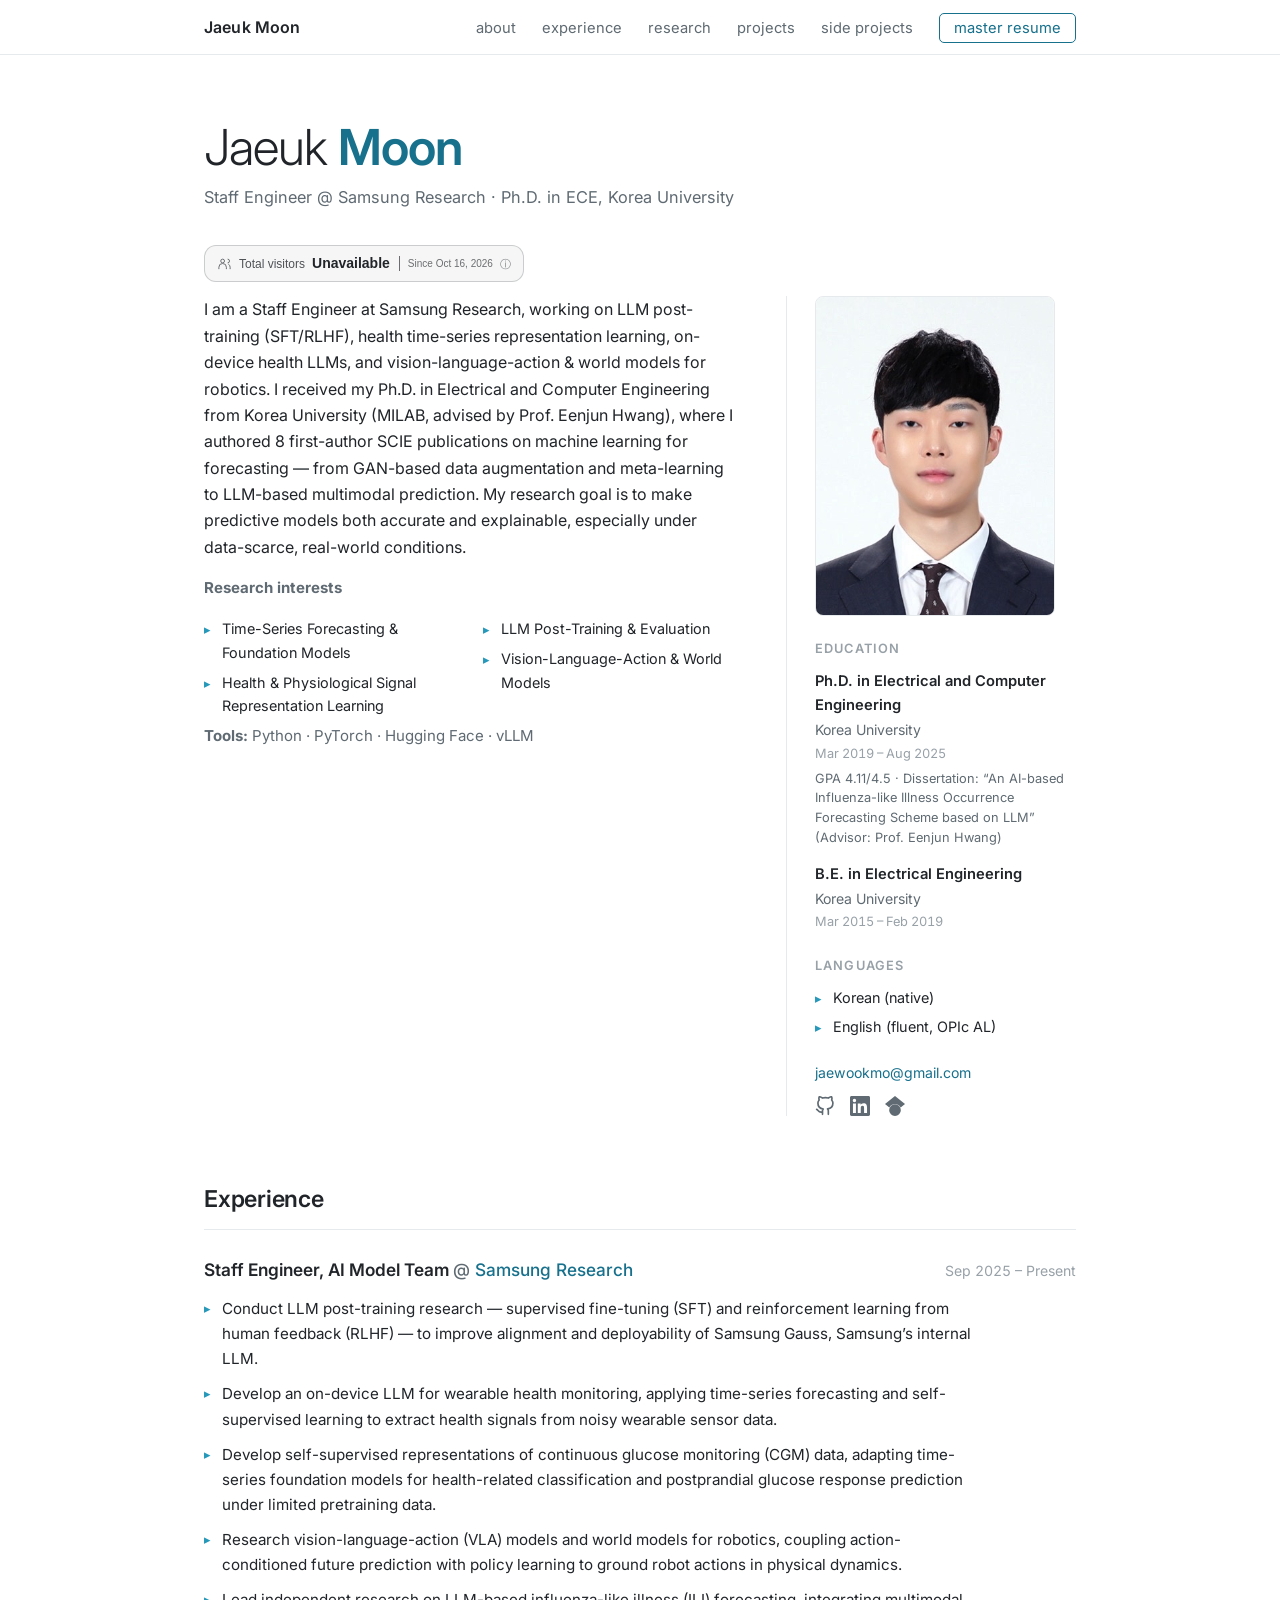
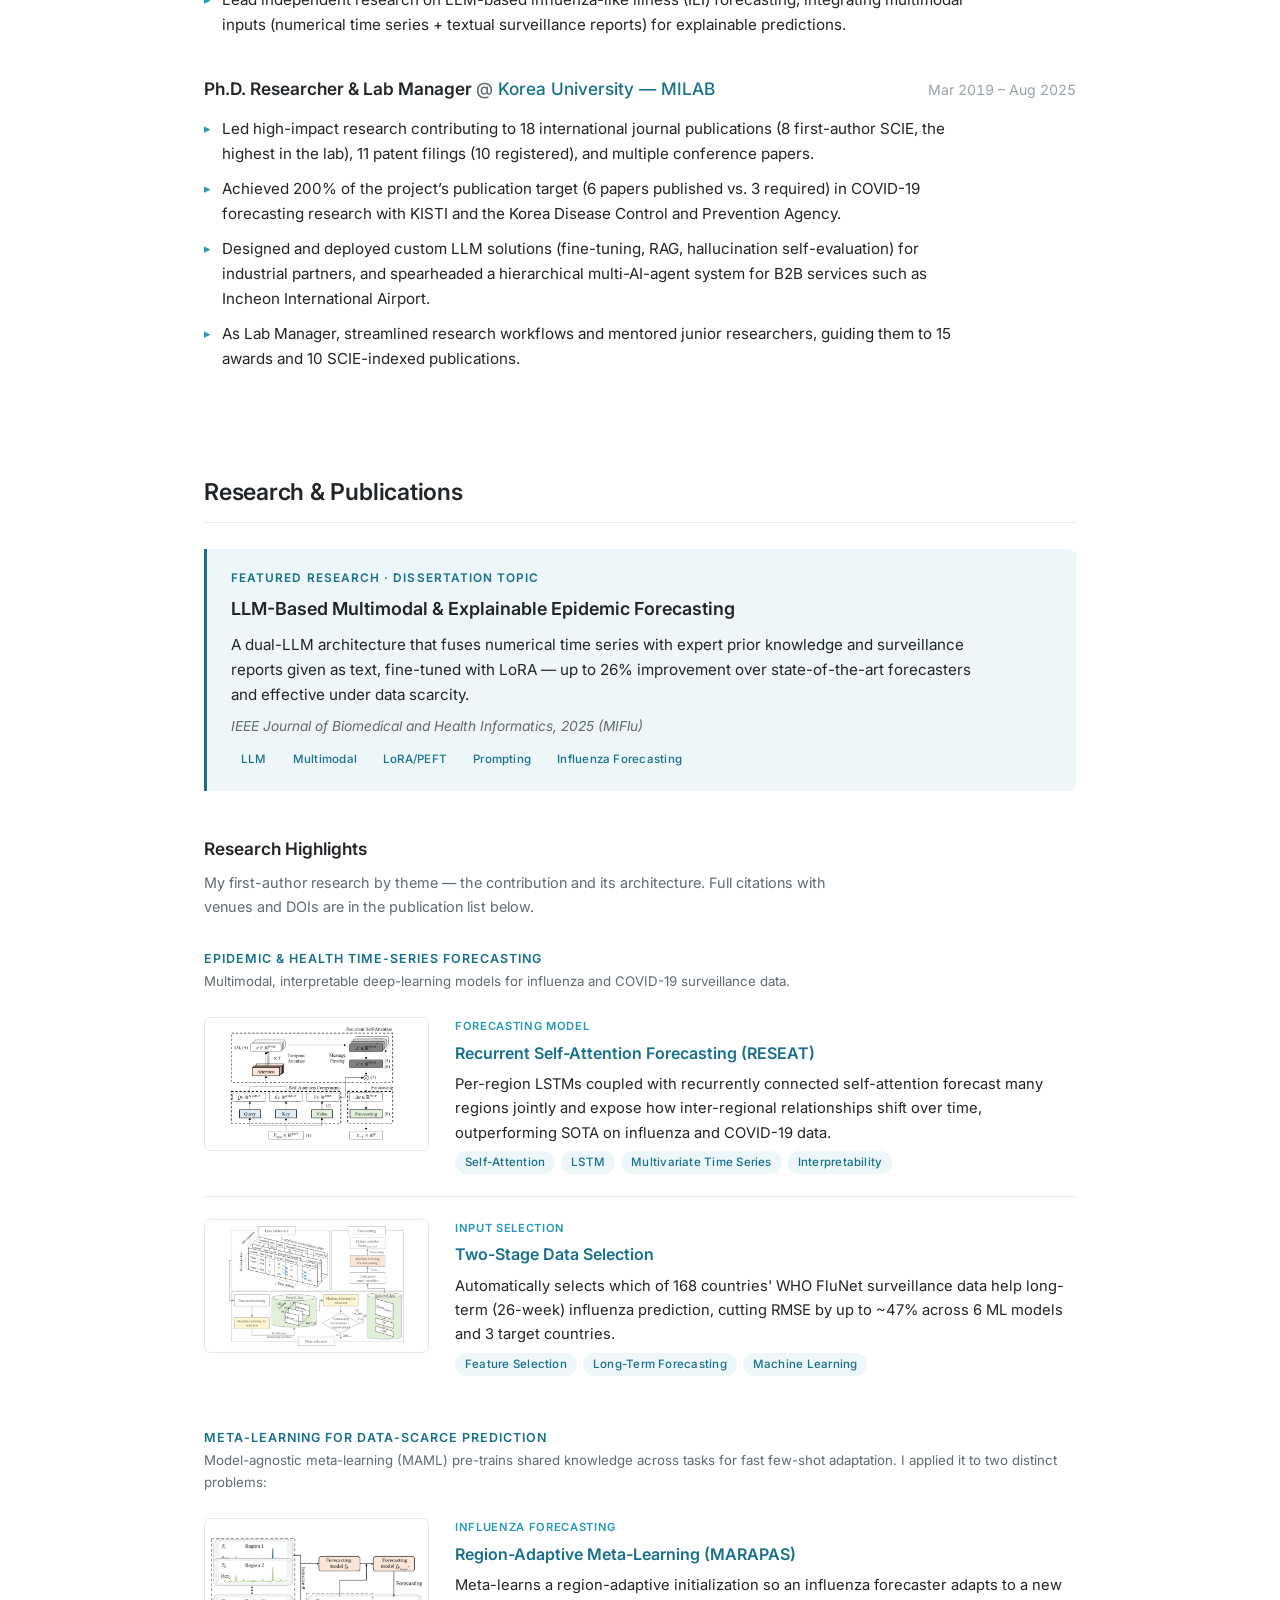
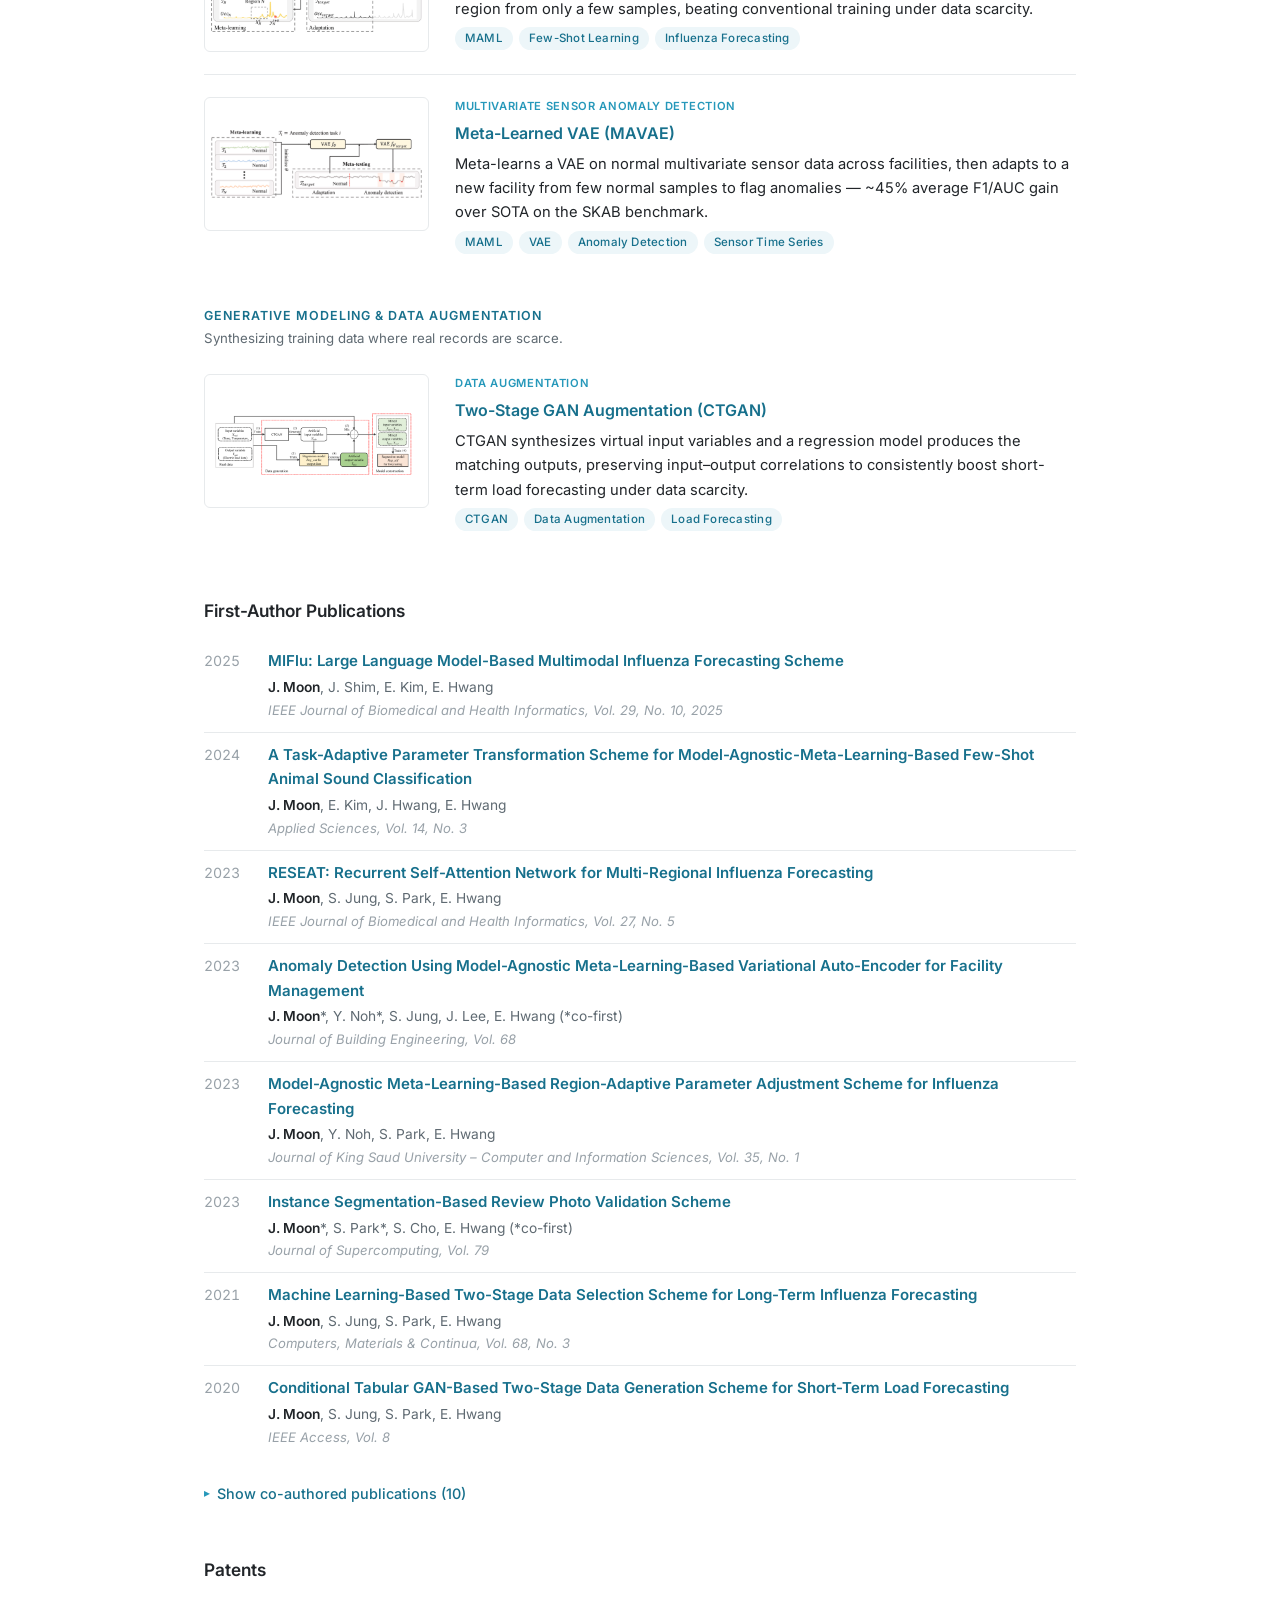
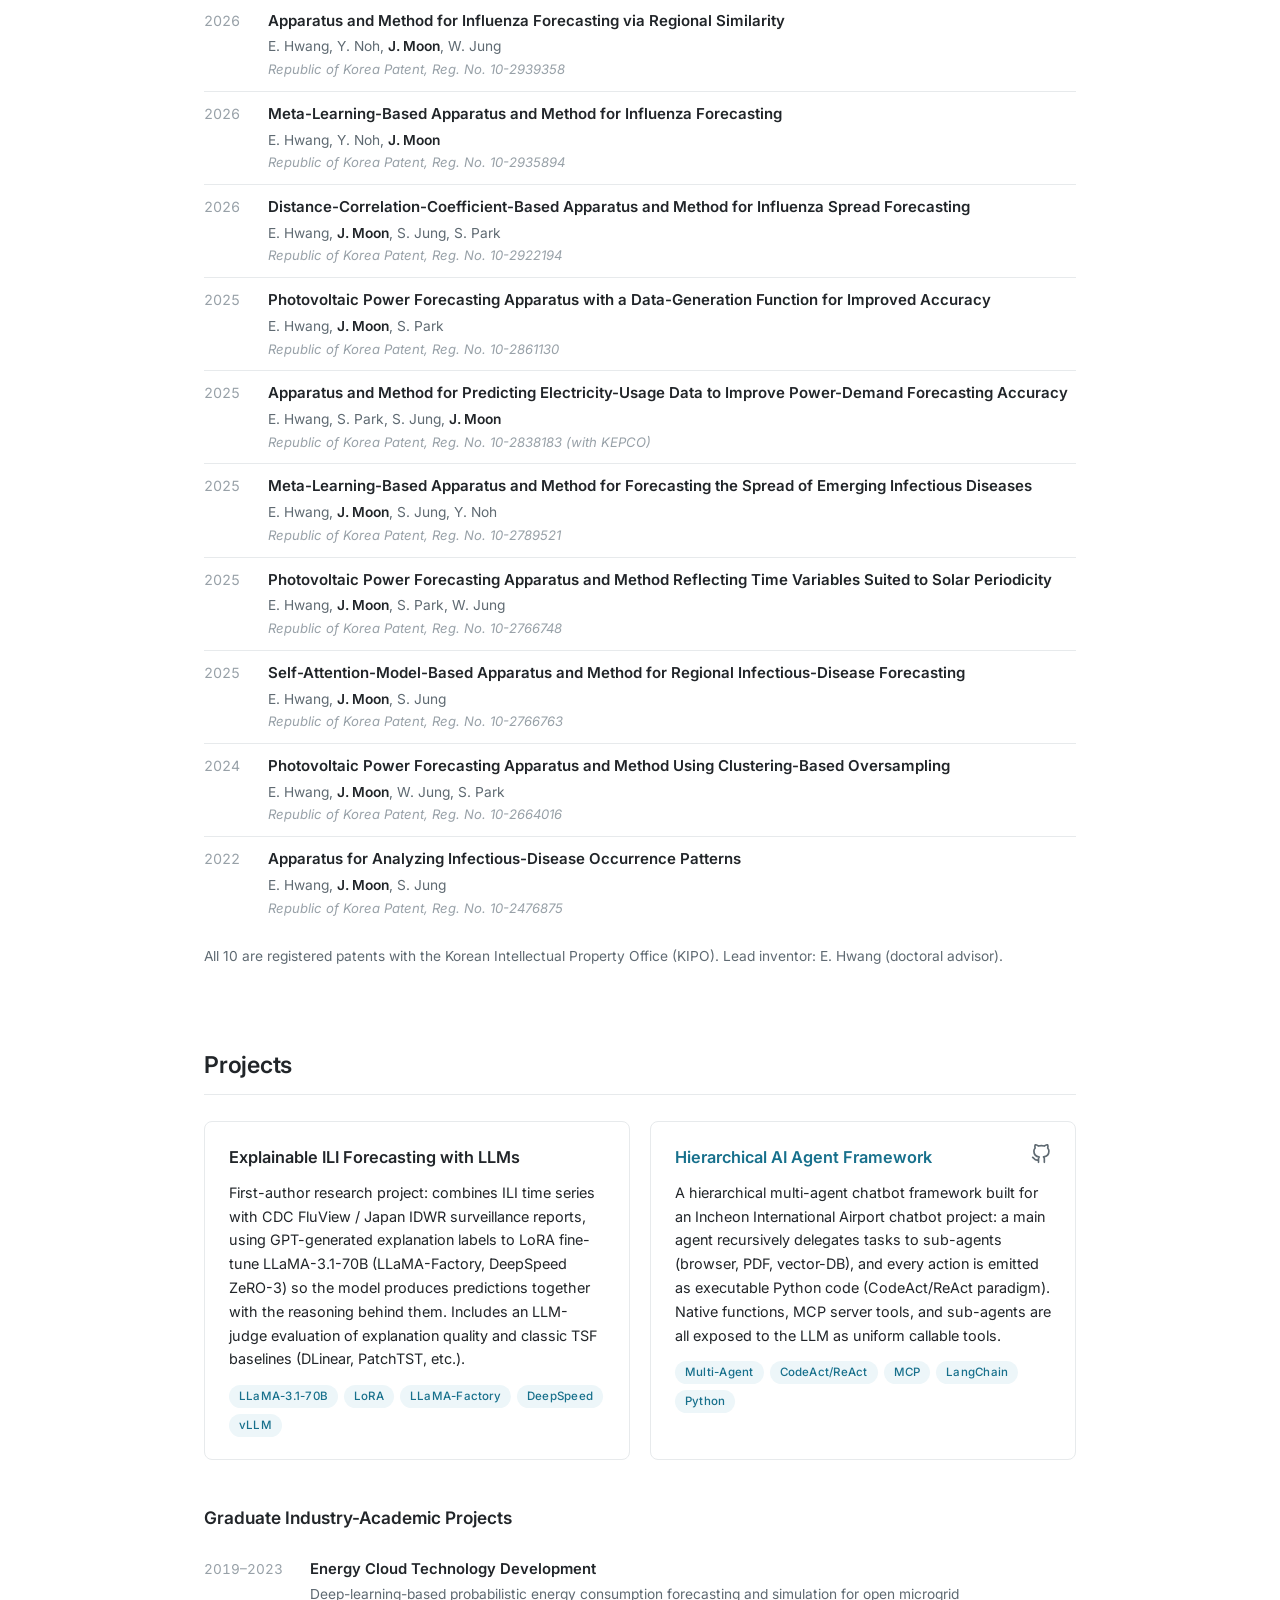
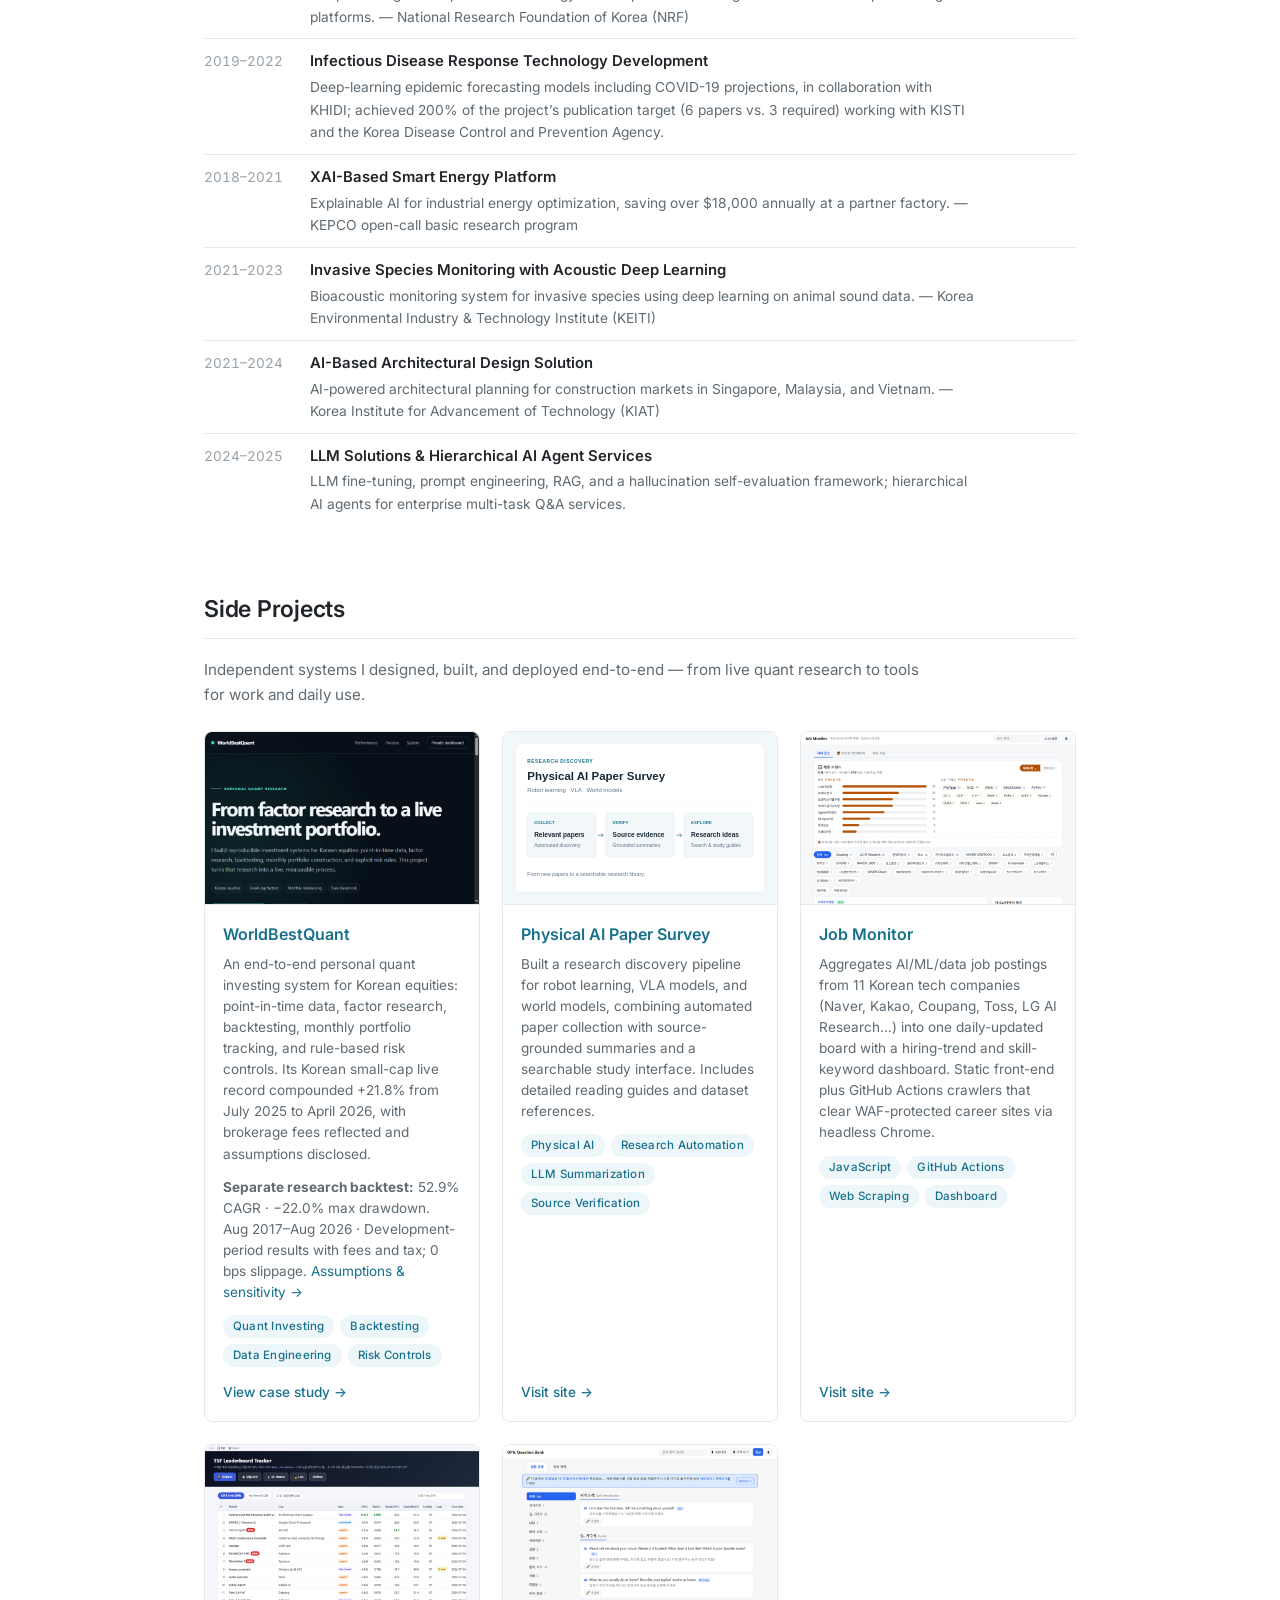
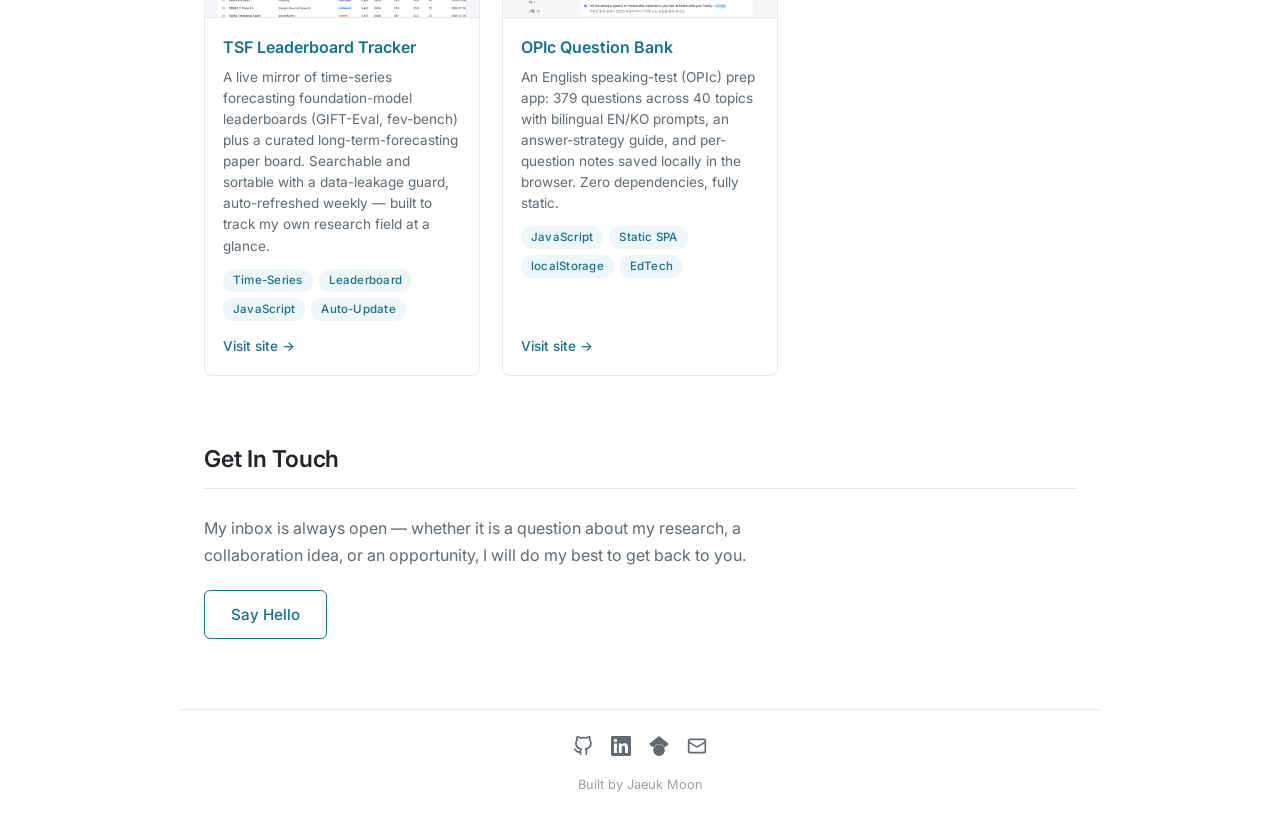
==== commit 38be4fe4: "Merge bf0b44641043d687261ef78fee6ab7b4a483bc47 into 4bca99510ab9f807b9350d6d724ae9e81ad7f618" ====
--- a/index.html
+++ b/index.html
@@ -41,7 +41,7 @@
           <li><a href="#research">research</a></li>
           <li><a href="#projects">projects</a></li>
           <li><a href="#builds">side projects</a></li>
-          <li><a class="nav__resume" href="assets/resume.pdf" target="_blank" rel="noreferrer noopener">resume</a></li>
+          <li><a class="nav__resume" href="assets/master-resume.pdf" download="Jaeuk_Moon_Master_Resume.pdf" aria-label="Download master resume (PDF)">master resume</a></li>
         </ul>
       </nav>
     </div>
@@ -59,7 +59,8 @@
         <div class="intro__text">
           <p>
             I am a Staff Engineer at Samsung Research, working on LLM post-training (SFT/RLHF),
-            on-device health LLMs, and vision-language-action &amp; world models for robotics.
+            health time-series representation learning, on-device health LLMs,
+            and vision-language-action &amp; world models for robotics.
             I received my Ph.D. in Electrical and Computer Engineering from Korea University
             (MILAB, advised by Prof. Eenjun Hwang), where I authored 8 first-author SCIE
             publications on machine learning for forecasting — from GAN-based data augmentation
@@ -67,30 +68,18 @@
             predictive models both accurate and explainable, especially under data-scarce,
             real-world conditions.
           </p>
-          <p class="intro__skills-lead">Here are a few technologies I have been working with recently:</p>
+          <p class="intro__skills-lead"><strong>Research interests</strong></p>
           <div class="intro__skills">
             <ul class="tick-list">
-              <li>LLM Post-Training (SFT, RLHF)</li>
-              <li>LoRA / PEFT</li>
-              <li>Time-Series Forecasting</li>
-              <li>Meta-Learning (MAML)</li>
-              <li>GANs / Data Augmentation</li>
-              <li>Explainable AI (SHAP)</li>
-              <li>RAG &amp; LLM Agents</li>
-              <li>LLM Evaluation (LLM-as-a-Judge)</li>
+              <li>Time-Series Forecasting &amp; Foundation Models</li>
+              <li>Health &amp; Physiological Signal Representation Learning</li>
             </ul>
             <ul class="tick-list">
-              <li>Python</li>
-              <li>PyTorch</li>
-              <li>TensorFlow</li>
-              <li>LLaMA-Factory</li>
-              <li>vLLM</li>
-              <li>SGLang</li>
-              <li>DeepSpeed</li>
-              <li>Ray</li>
-              <li>HuggingFace</li>
+              <li>LLM Post-Training &amp; Evaluation</li>
+              <li>Vision-Language-Action &amp; World Models</li>
             </ul>
           </div>
+          <p class="intro__skills-lead"><strong>Tools:</strong> Python · PyTorch · Hugging Face · vLLM</p>
         </div>
 
         <aside class="intro__aside" aria-label="Profile and education">
@@ -142,6 +131,7 @@
         <ul class="tick-list tick-list--roomy">
           <li>Conduct LLM post-training research — supervised fine-tuning (SFT) and reinforcement learning from human feedback (RLHF) — to improve alignment and deployability of Samsung Gauss, Samsung’s internal LLM.</li>
           <li>Develop an on-device LLM for wearable health monitoring, applying time-series forecasting and self-supervised learning to extract health signals from noisy wearable sensor data.</li>
+          <li>Develop self-supervised representations of continuous glucose monitoring (CGM) data, adapting time-series foundation models for health-related classification and postprandial glucose response prediction under limited pretraining data.</li>
           <li>Research vision-language-action (VLA) models and world models for robotics, coupling action-conditioned future prediction with policy learning to ground robot actions in physical dynamics.</li>
           <li>Lead independent research on LLM-based influenza-like illness (ILI) forecasting, integrating multimodal inputs (numerical time series + textual surveillance reports) for explainable predictions.</li>
         </ul>
@@ -592,8 +582,21 @@
           <div class="build__body">
             <h3 class="build__title"><a href="https://jaeukmoon.github.io/cockpit/" target="_blank" rel="noreferrer noopener">WorldBestQuant</a></h3>
             <p class="build__desc">An end-to-end personal quant investing system for Korean equities: point-in-time data, factor research, backtesting, monthly portfolio tracking, and rule-based risk controls. Its Korean small-cap live record compounded +21.8% from July 2025 to April 2026, with brokerage fees reflected and assumptions disclosed.</p>
+            <p class="build__desc"><strong>Separate research backtest:</strong> 52.9% CAGR · −22.0% max drawdown.<br>Aug 2017–Aug 2026 · Development-period results with fees and tax; 0 bps slippage. <a href="https://jaeukmoon.github.io/cockpit/#backtest">Assumptions &amp; sensitivity →</a></p>
             <ul class="tags"><li>Quant Investing</li><li>Backtesting</li><li>Data Engineering</li><li>Risk Controls</li></ul>
             <a class="build__link" href="https://jaeukmoon.github.io/cockpit/" target="_blank" rel="noreferrer noopener">View case study &rarr;</a>
+          </div>
+        </li>
+
+        <li class="build">
+          <a class="build__thumb" href="https://jaeukmoon.github.io/wm-survey-site/" target="_blank" rel="noreferrer noopener" aria-label="Open Physical AI Paper Survey">
+            <img src="assets/builds/physical-ai-survey.svg" alt="Physical AI Paper Survey workflow: collect papers, verify source evidence, and explore summaries and study guides" loading="lazy" width="880" height="550">
+          </a>
+          <div class="build__body">
+            <h3 class="build__title"><a href="https://jaeukmoon.github.io/wm-survey-site/" target="_blank" rel="noreferrer noopener">Physical AI Paper Survey</a></h3>
+            <p class="build__desc">Built a research discovery pipeline for robot learning, VLA models, and world models, combining automated paper collection with source-grounded summaries and a searchable study interface. Includes detailed reading guides and dataset references.</p>
+            <ul class="tags"><li>Physical AI</li><li>Research Automation</li><li>LLM Summarization</li><li>Source Verification</li></ul>
+            <a class="build__link" href="https://jaeukmoon.github.io/wm-survey-site/" target="_blank" rel="noreferrer noopener">Visit site &rarr;</a>
           </div>
         </li>
 
